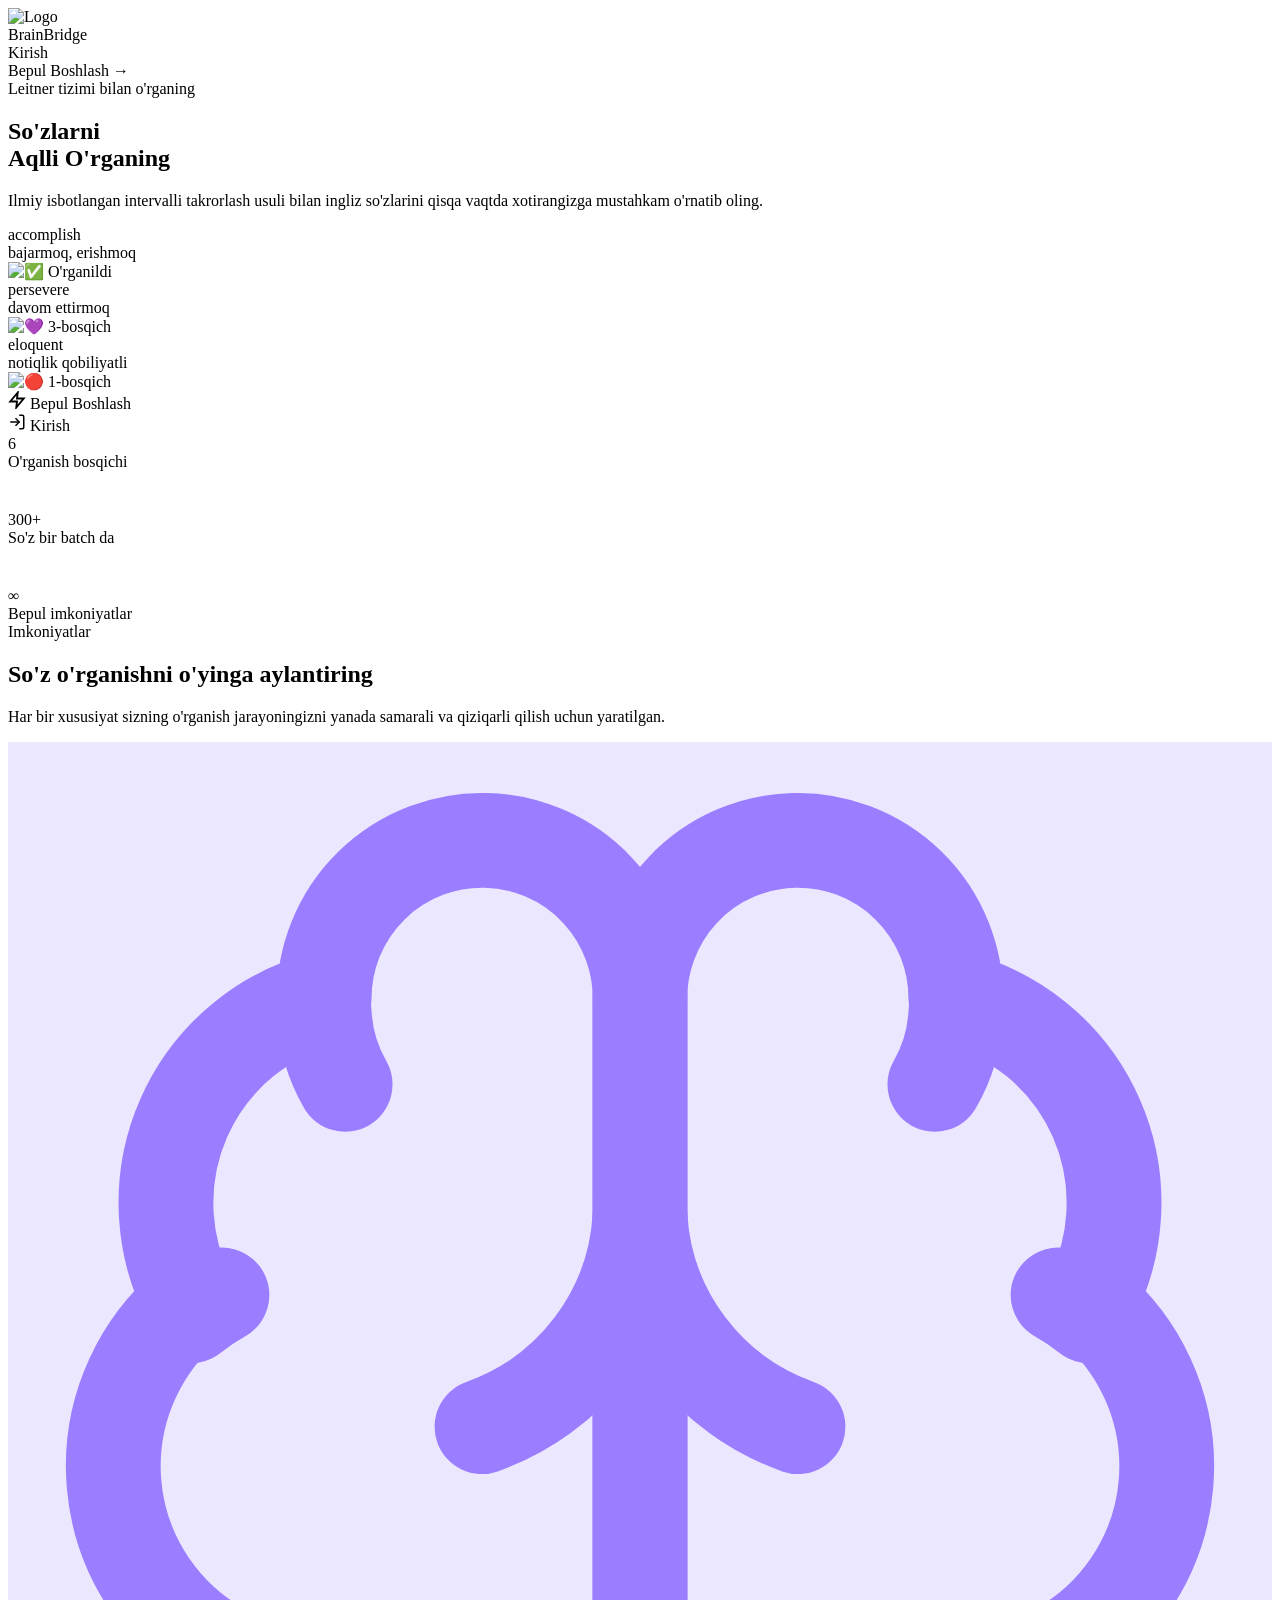
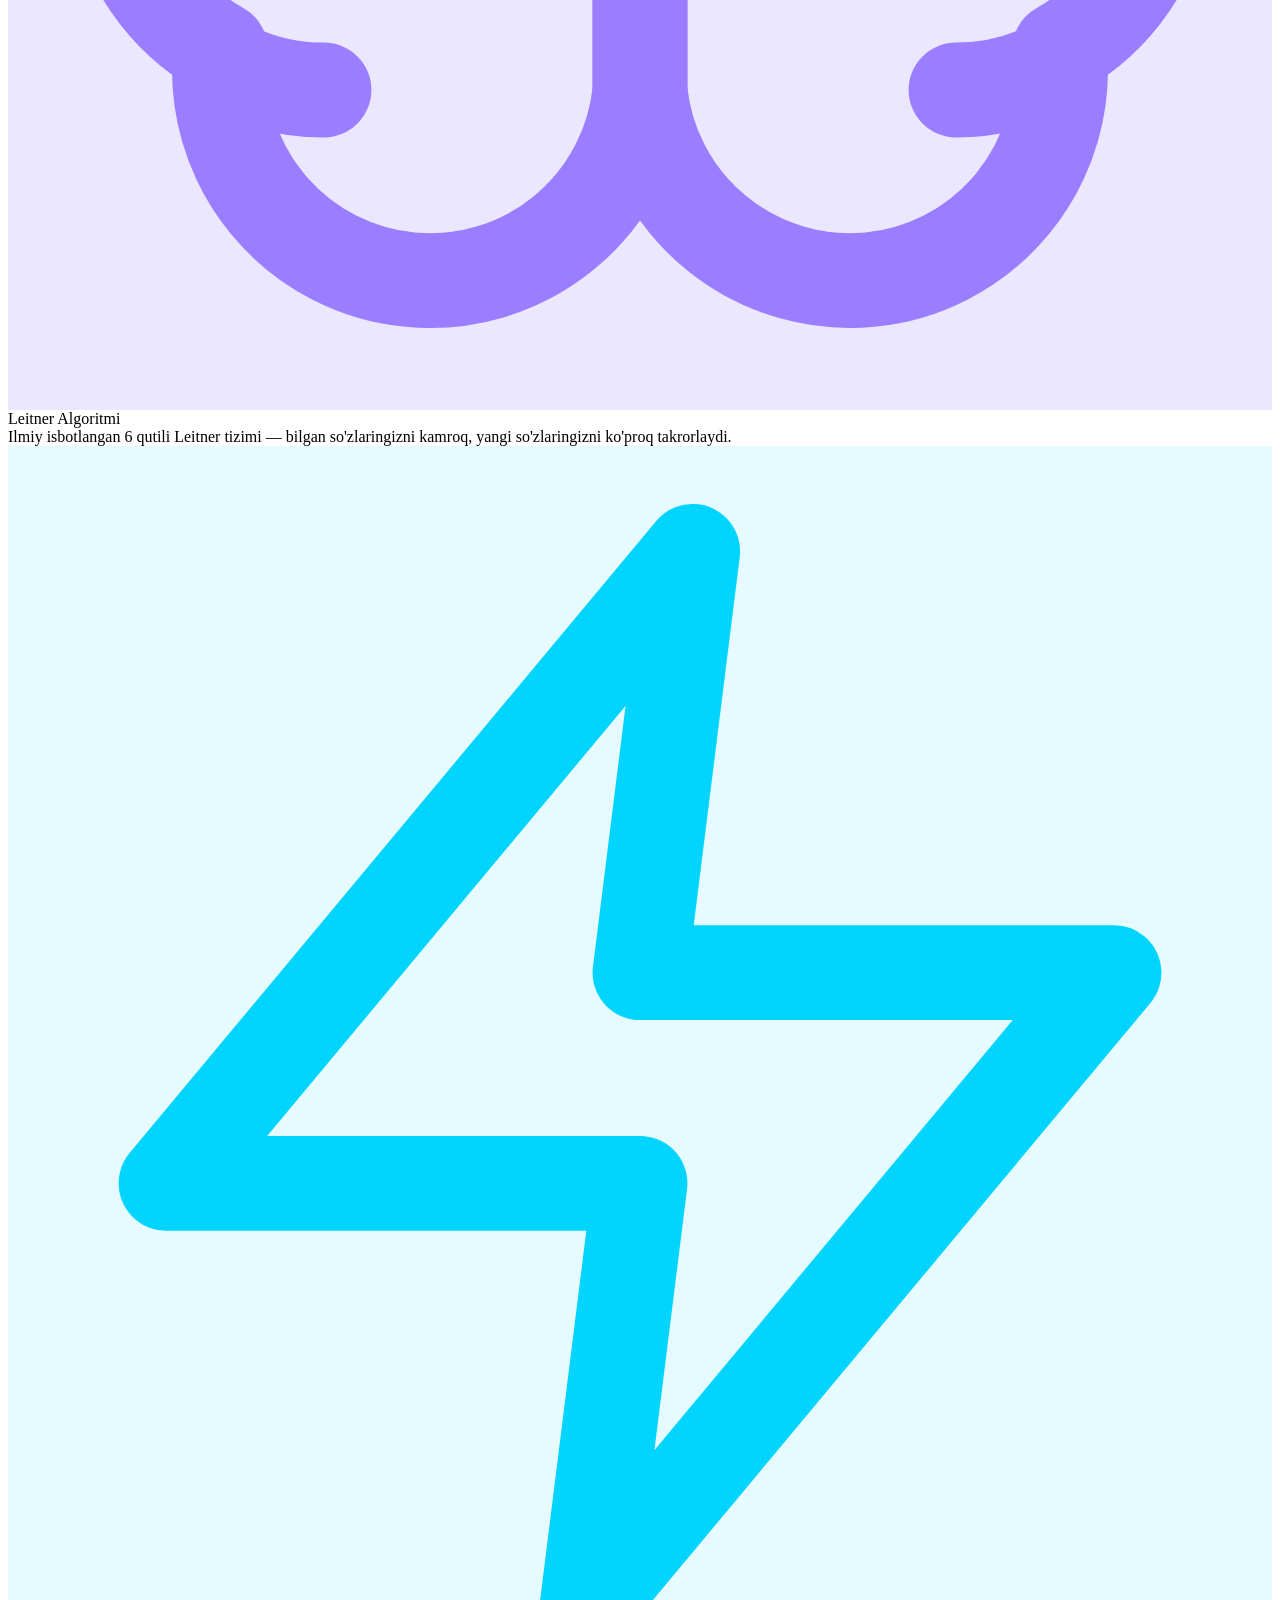
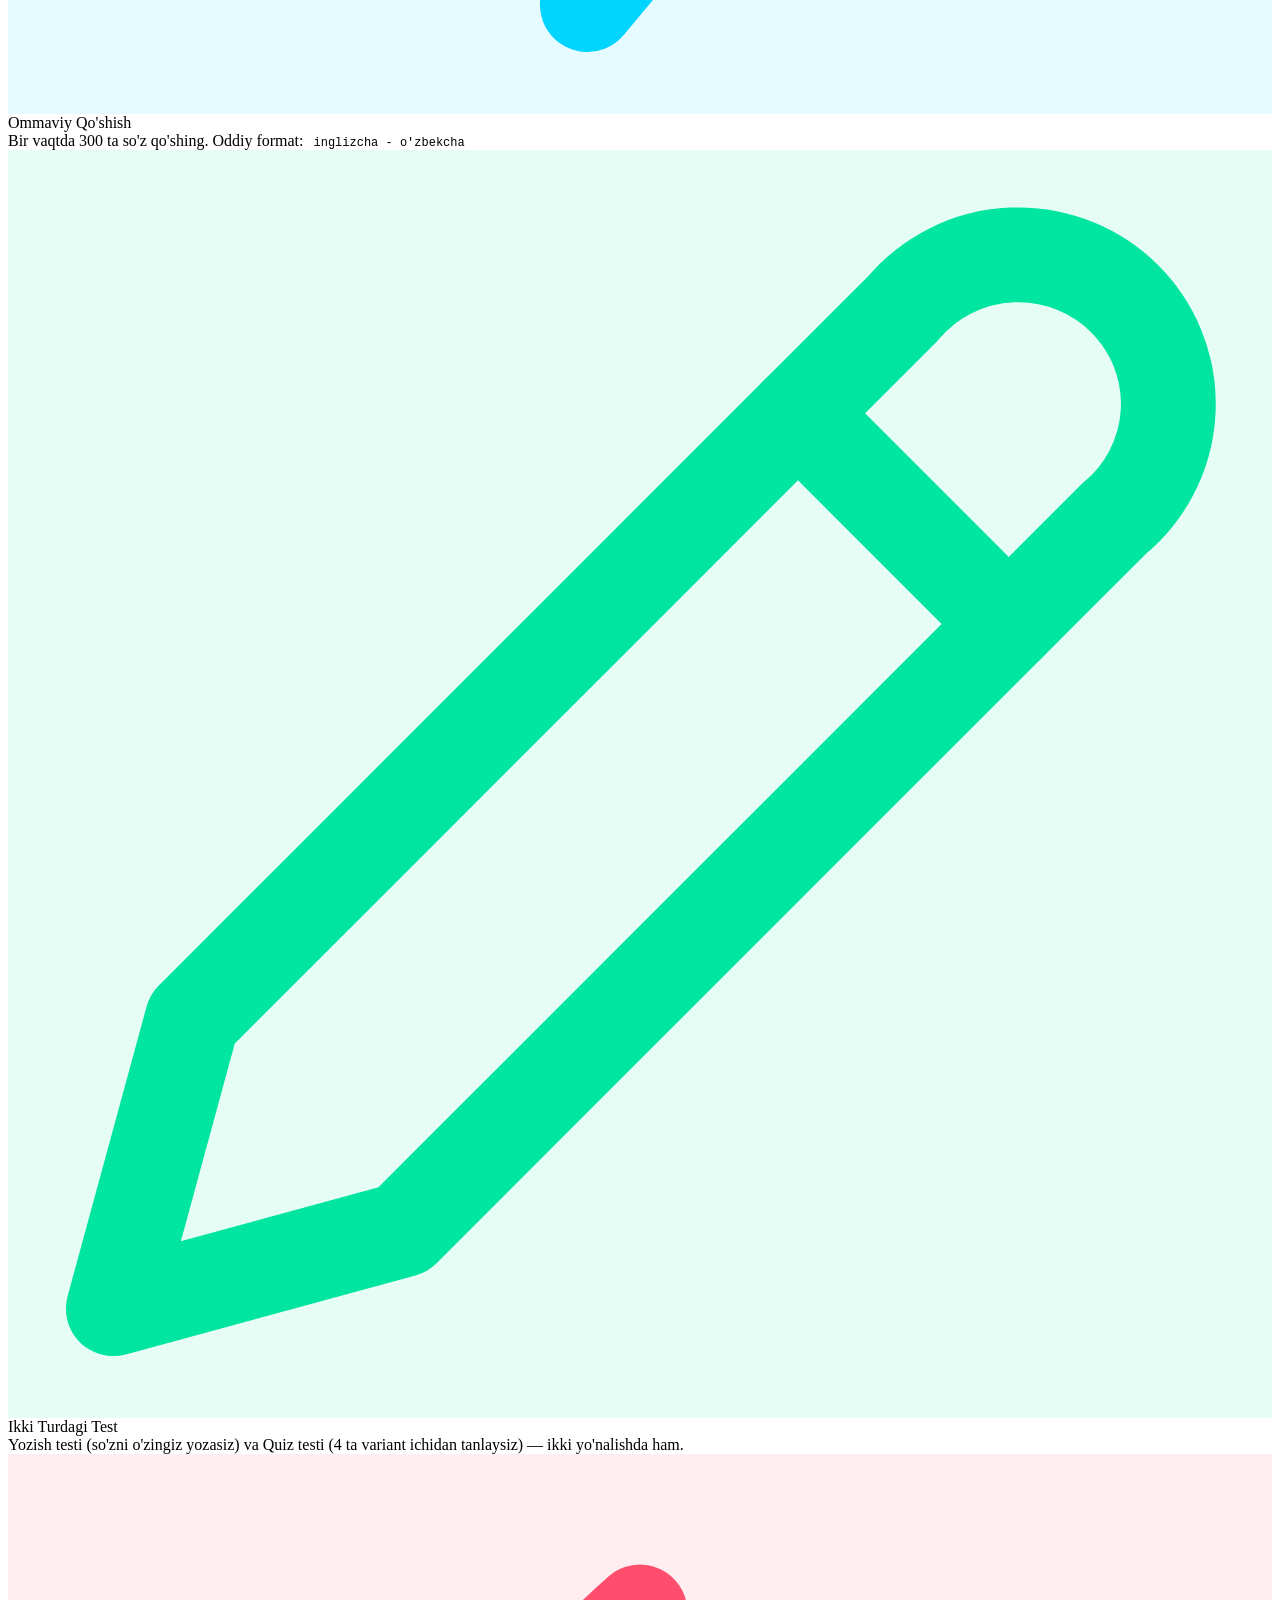
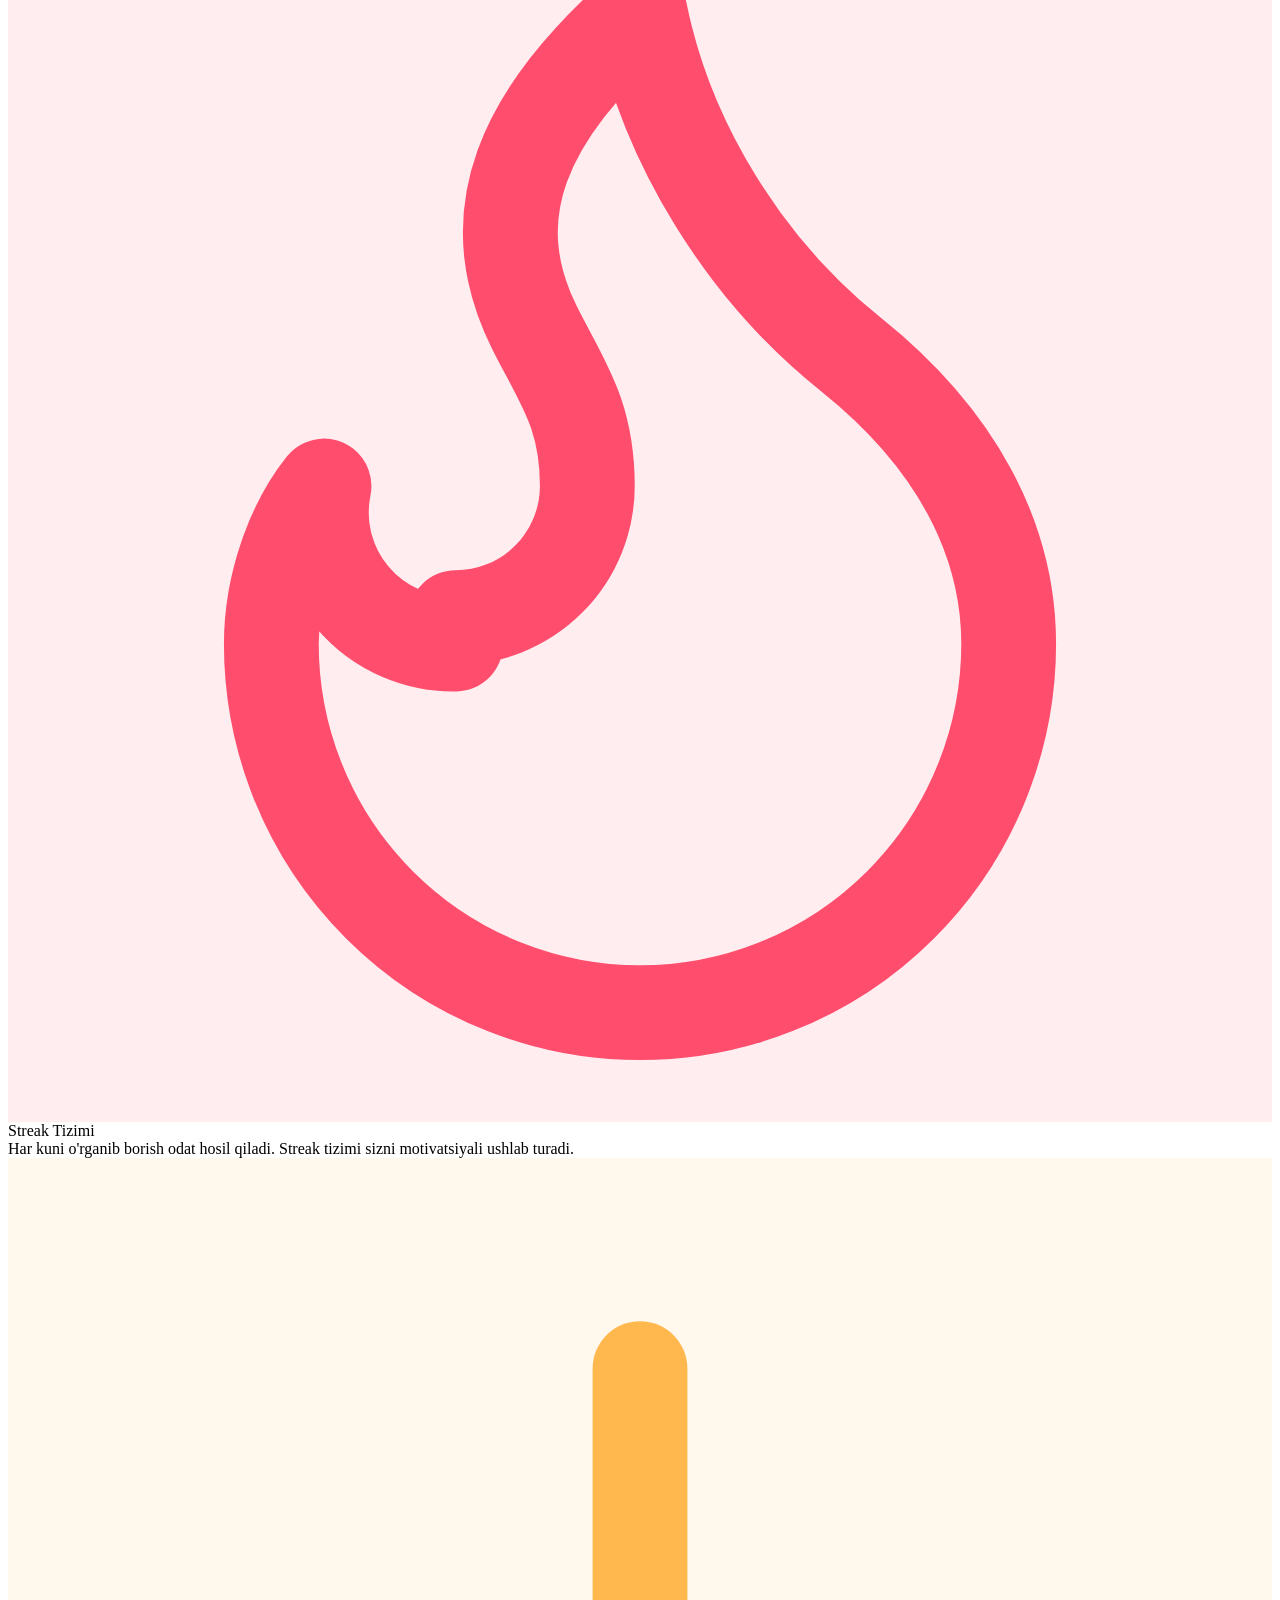
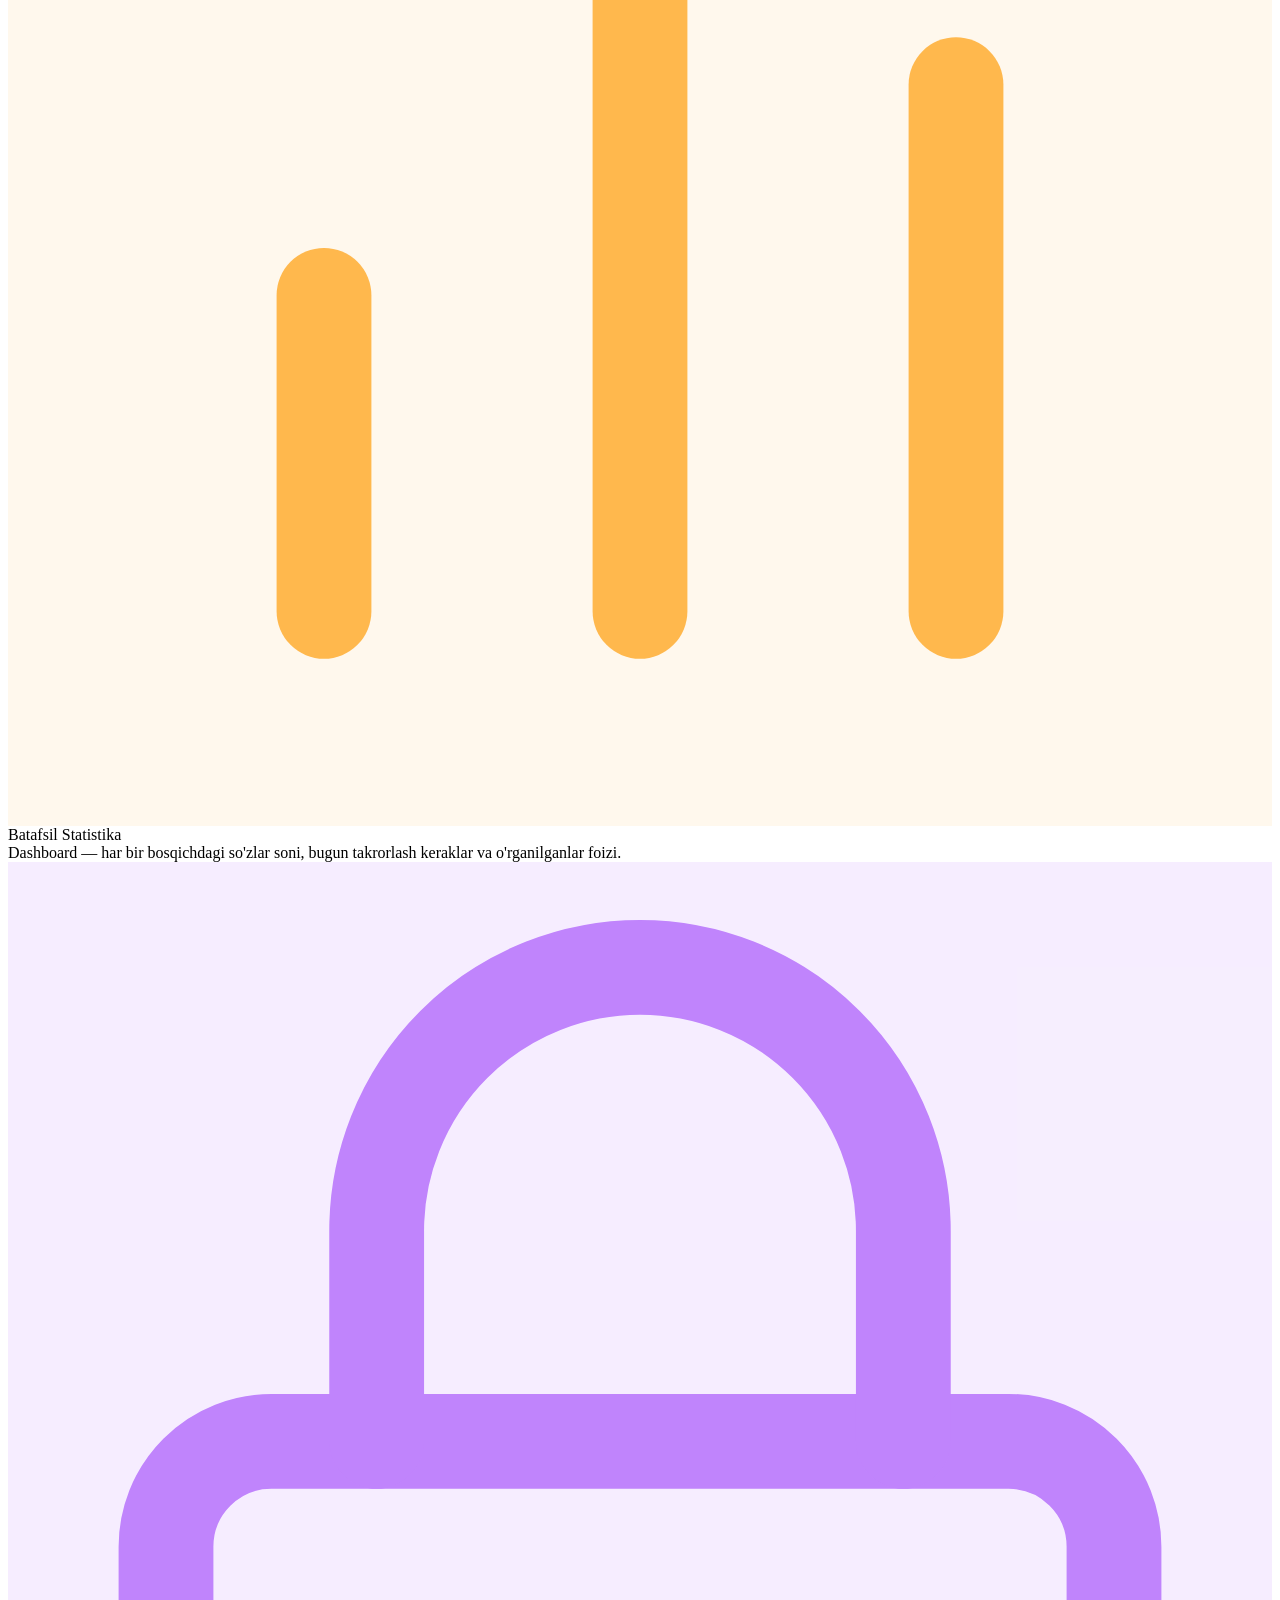
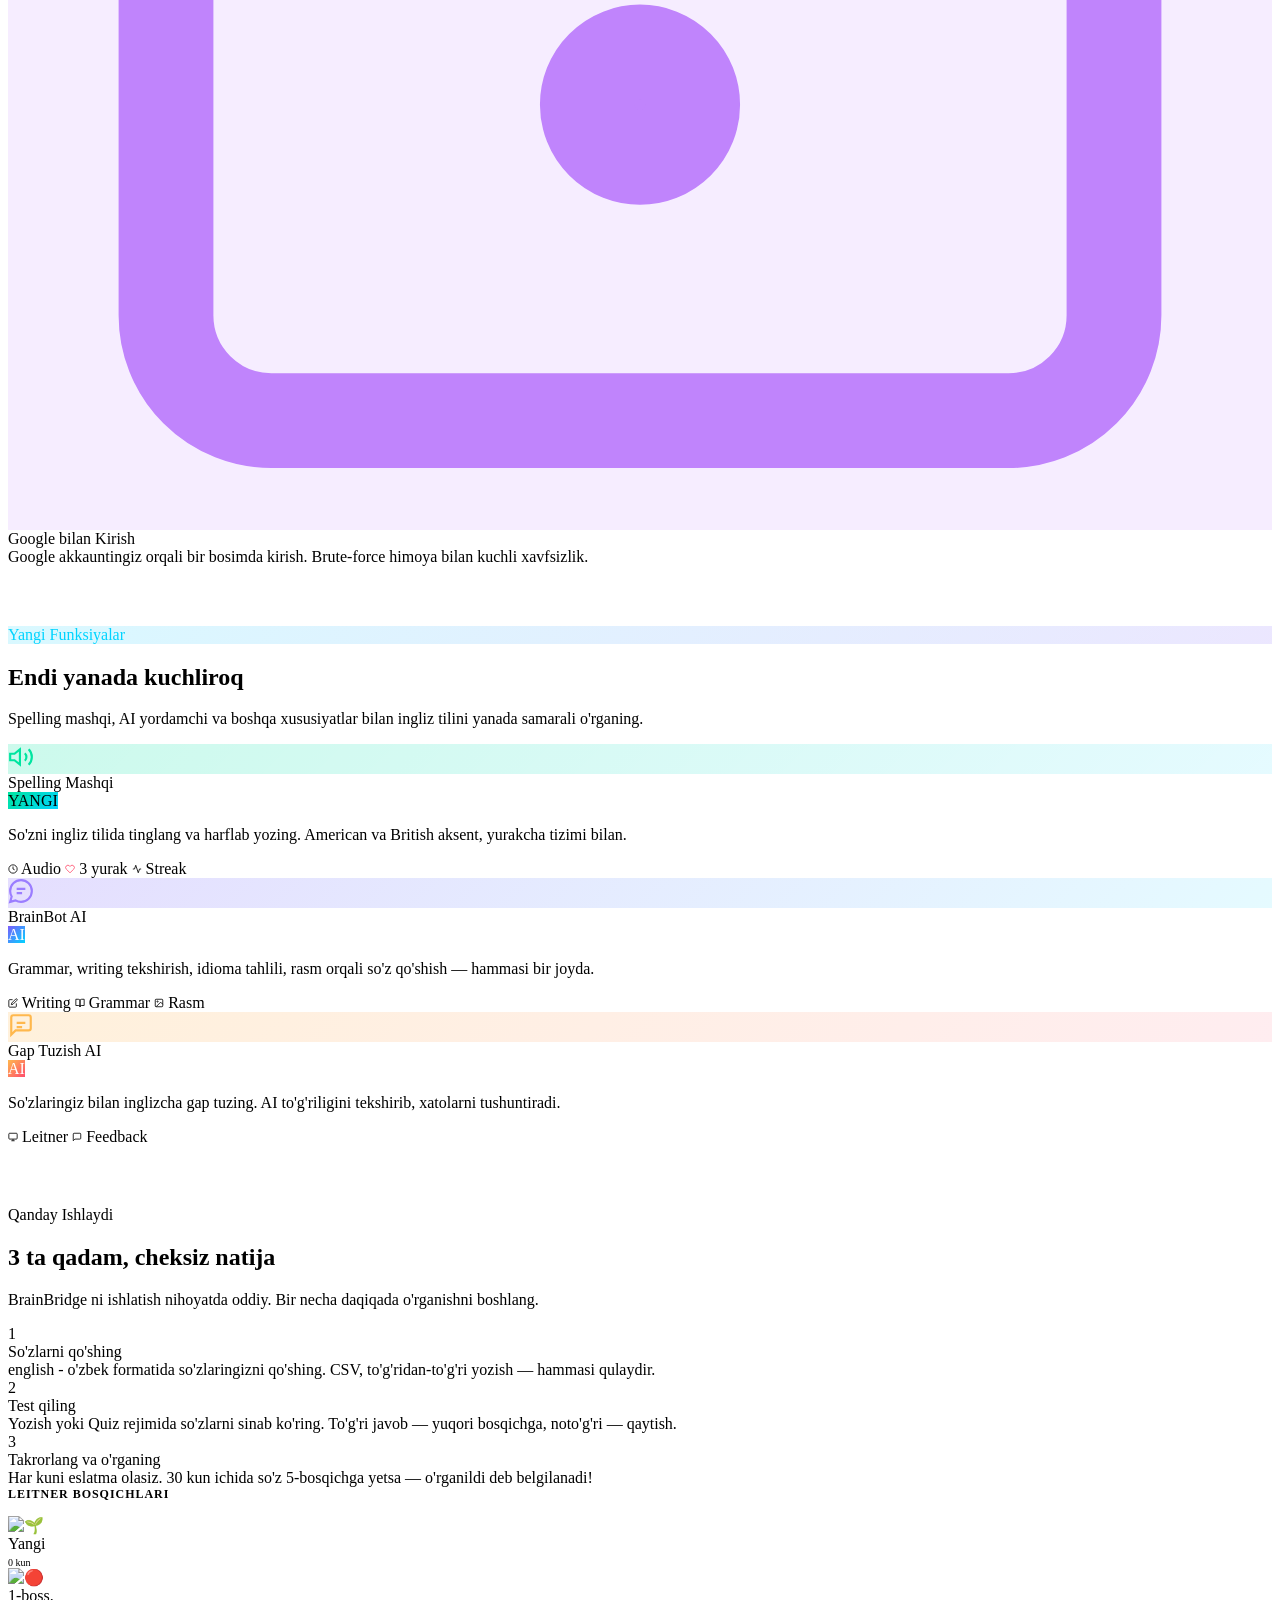
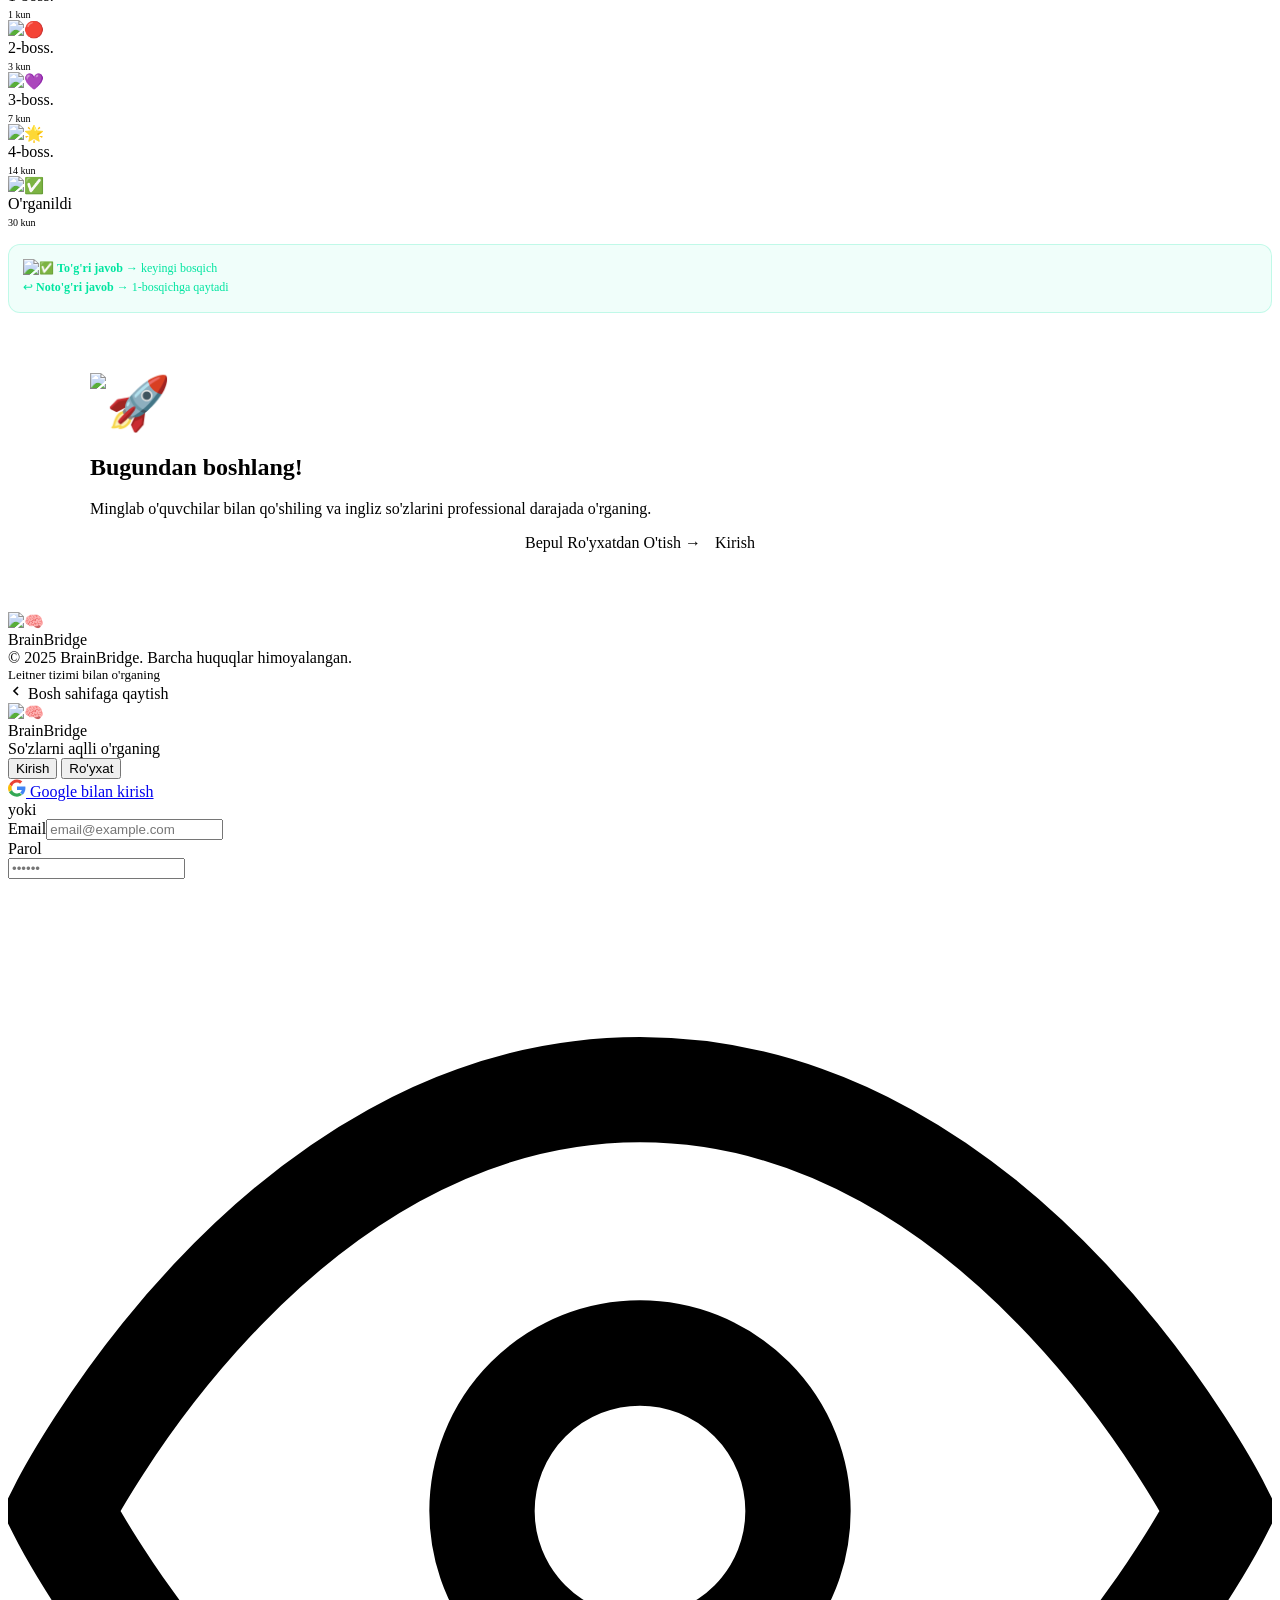
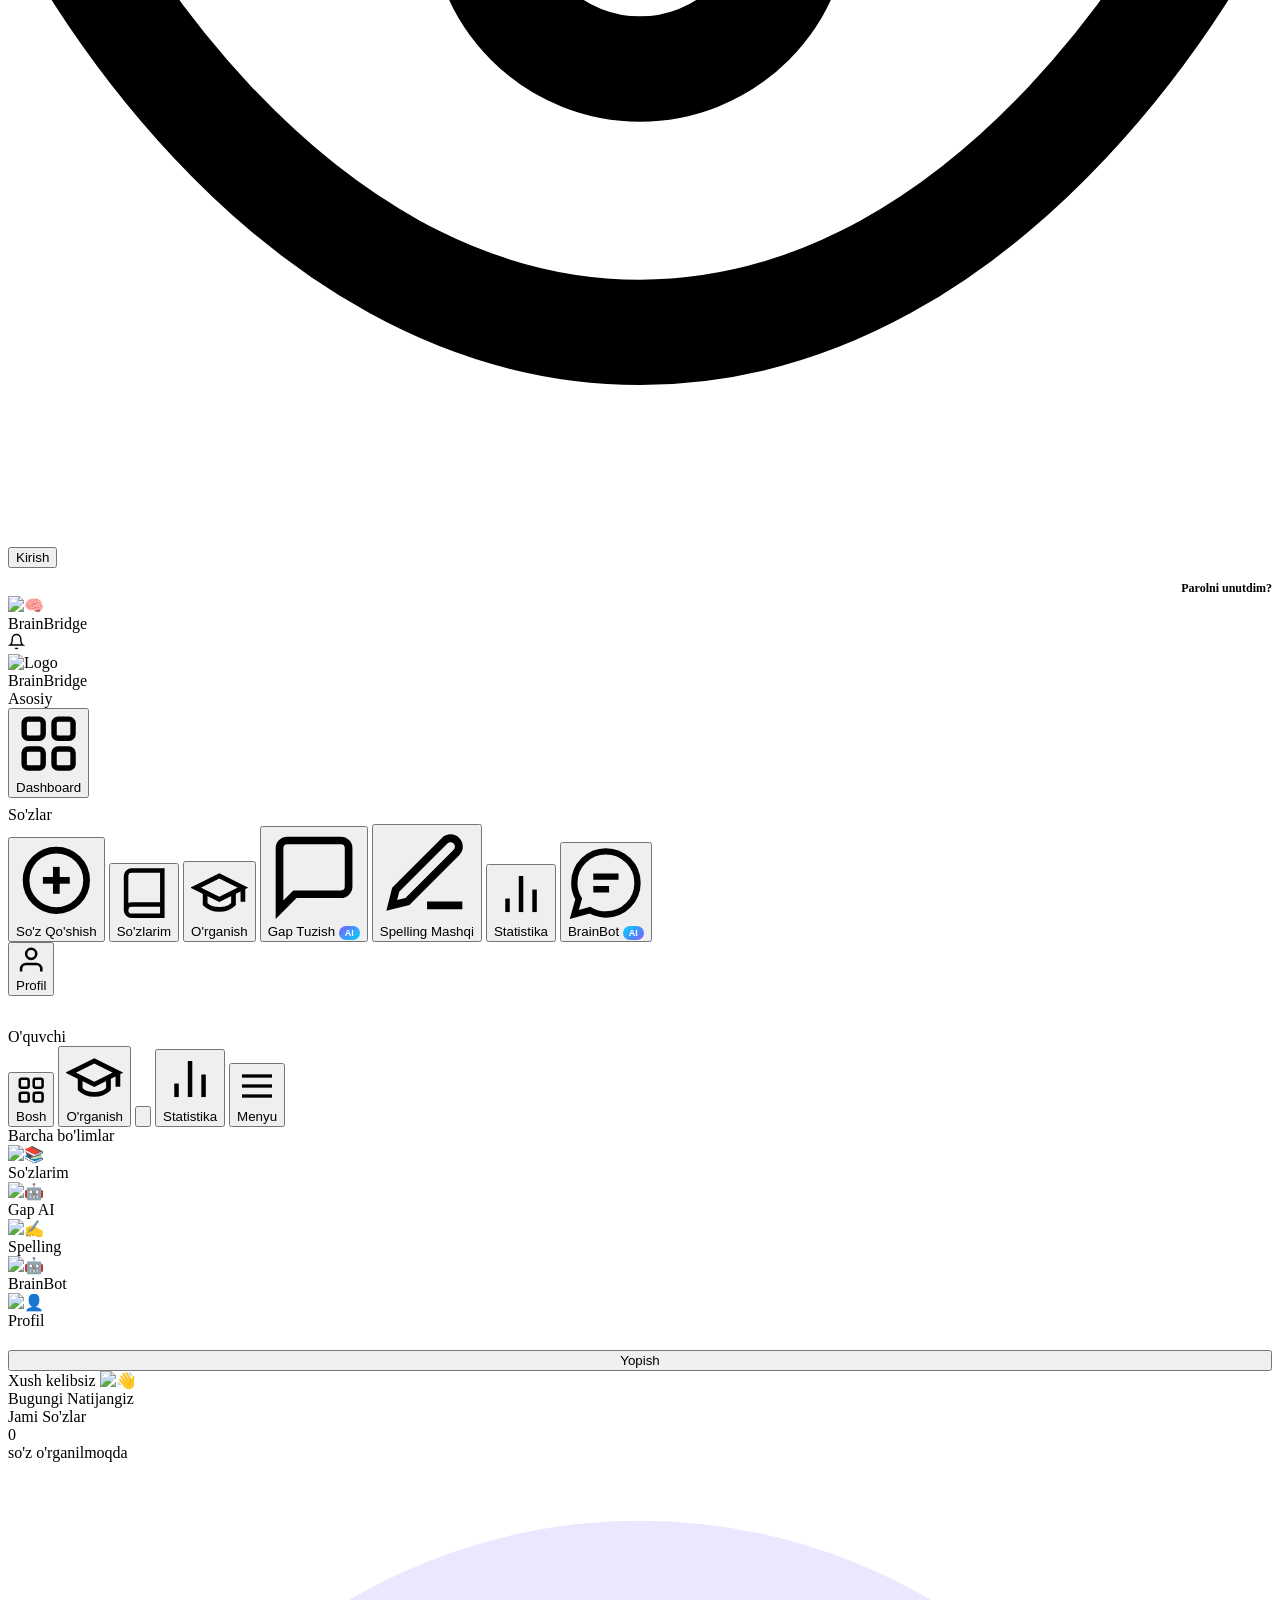
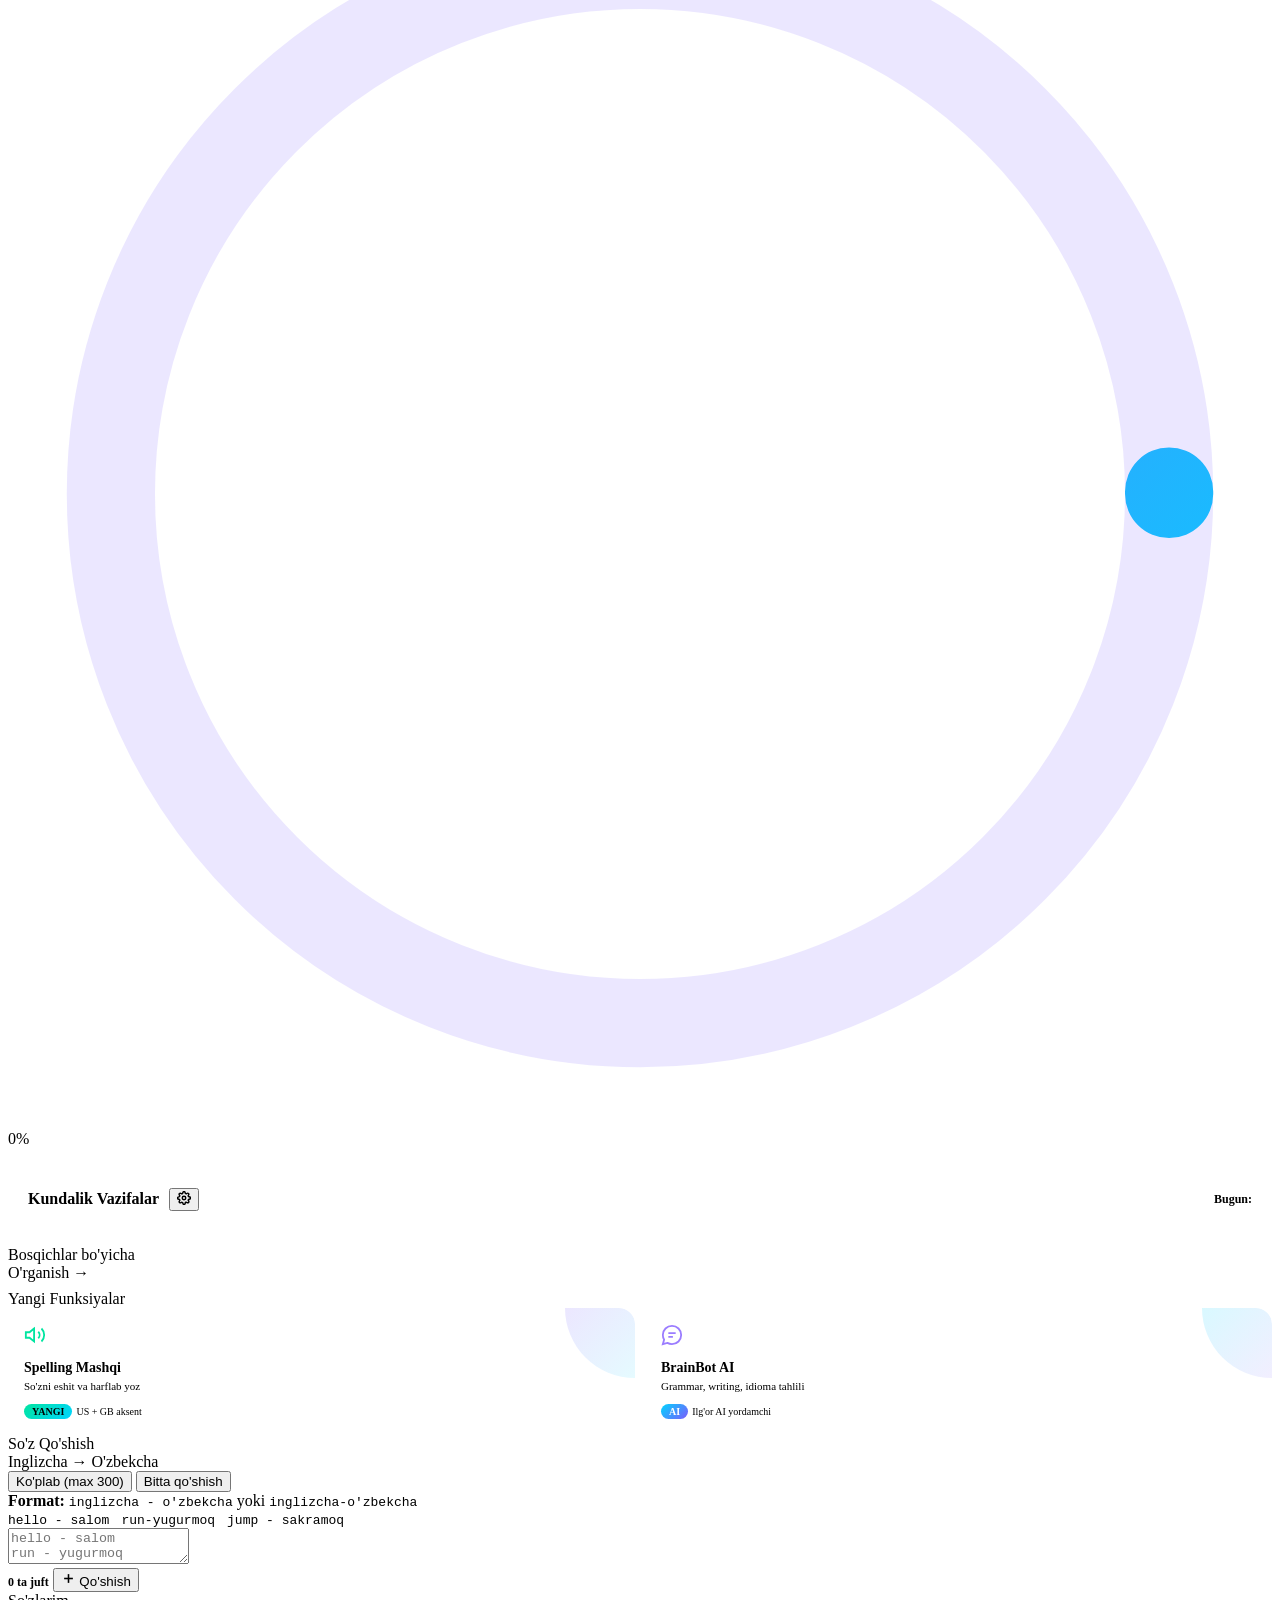
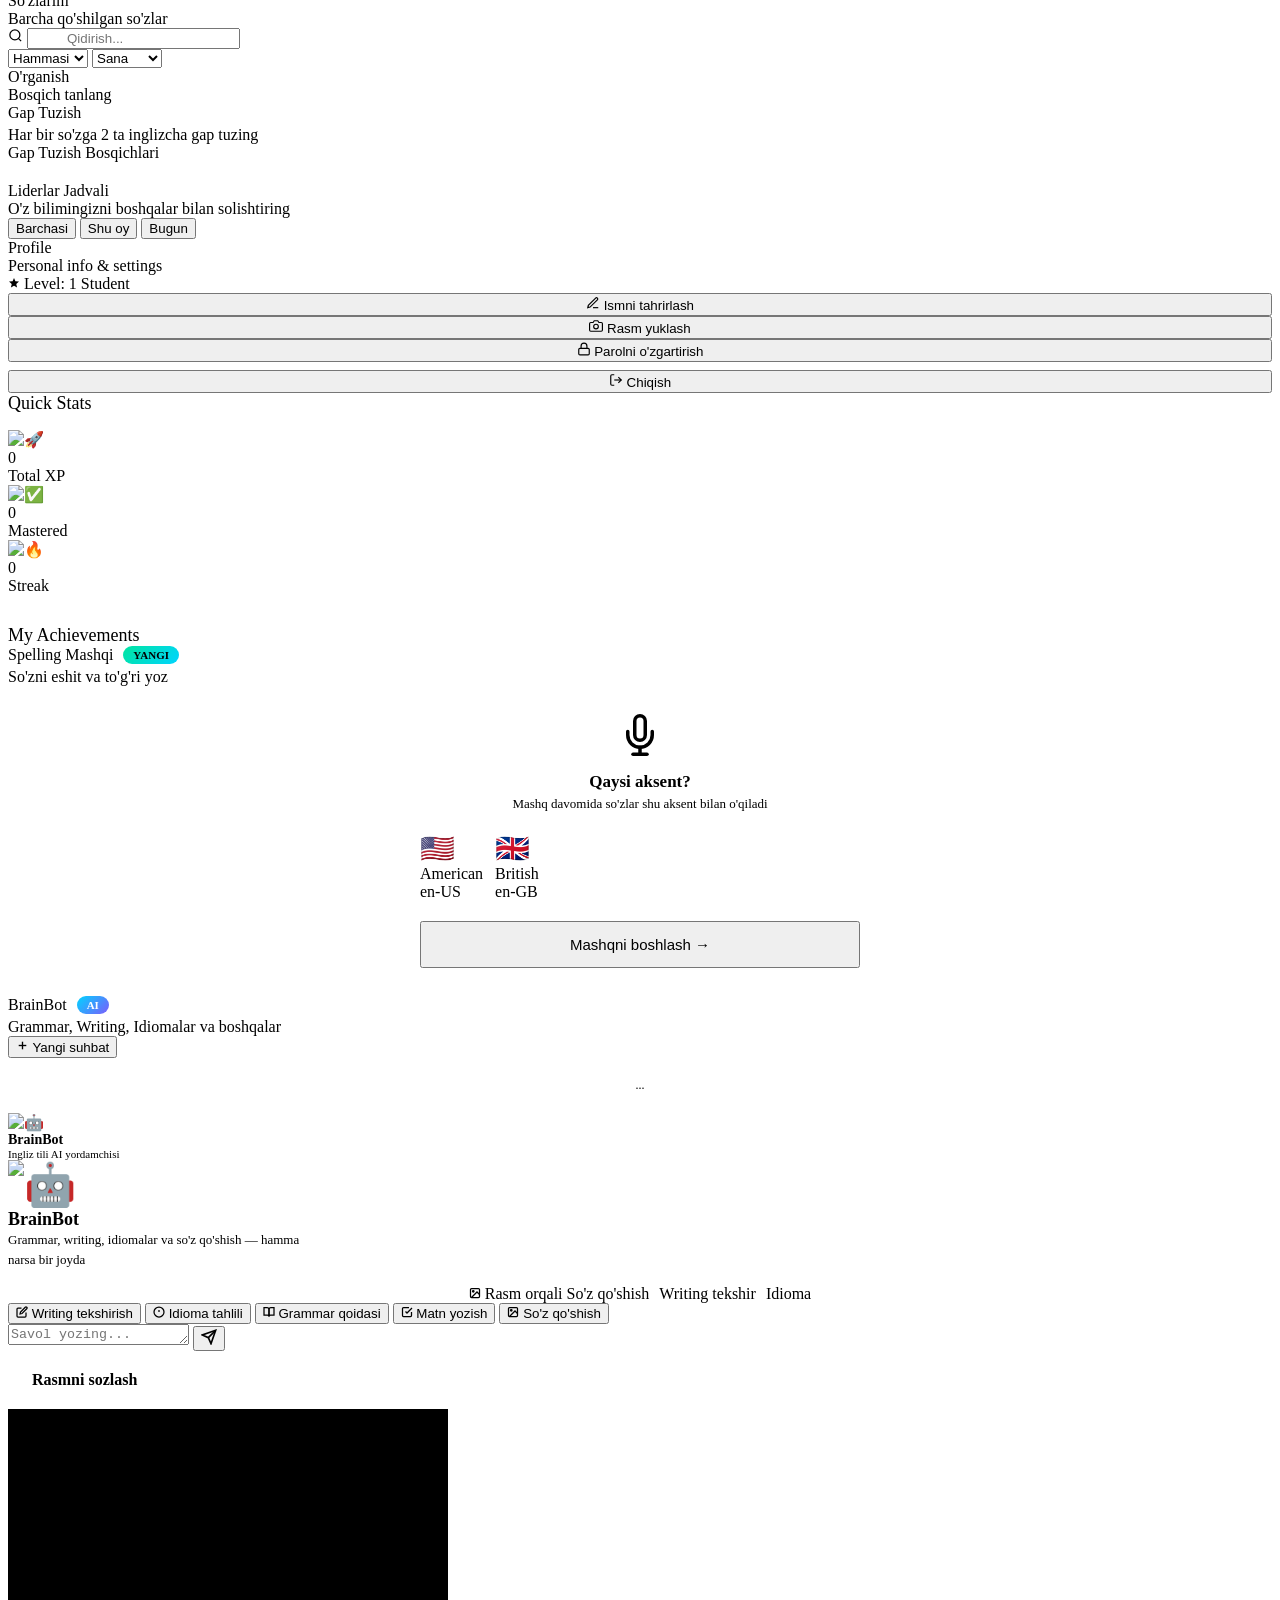
==== frontend/index.html @ 811f6cb7 "Initial commit" ====
<!DOCTYPE html>
<html lang="uz">
<head>
<meta charset="UTF-8"/>
<meta name="viewport" content="width=device-width,initial-scale=1.0,maximum-scale=1.0,user-scalable=no"/>
<meta name="mobile-web-app-capable" content="yes"/>
<meta name="apple-mobile-web-app-capable" content="yes"/>
<meta name="description" content="BrainBridge — ingliz so'zlarini aqlli takrorlash tizimi orqali tez va oson o'rganing. Leitner kartochkalar usuli bilan."/>
<title>BrainBridge — So'zlarni Aqlli O'rganing</title>
<link href="https://fonts.googleapis.com/css2?family=Inter:wght@300;400;500;600;700;800;900&display=swap" rel="stylesheet"/>
<link rel="stylesheet" href="https://cdnjs.cloudflare.com/ajax/libs/cropperjs/1.5.13/cropper.min.css">
<script src="https://cdnjs.cloudflare.com/ajax/libs/cropperjs/1.5.13/cropper.min.js"></script>
<link rel="icon" type="image/png" href="/favicon.png?v=28">
<link rel="stylesheet" href="/css/style.css?v=28">
</head>
<body>

<!-- ═══════════════════════════════════════════════
     LANDING PAGE
════════════════════════════════════════════════ -->
<div id="landing">

  <!-- Navbar -->
  <nav class="lnav">
    <div class="lnav-logo">
      <div class="lnav-logo-icon"><img src="/logo.png" style="width:32px;height:32px;object-fit:contain" alt="Logo"></div>
      BrainBridge
    </div>
    <div class="lnav-links">
      <div class="lnav-link" onclick="openAuthPage('login')">Kirish</div>
      <div class="lnav-cta" onclick="openAuthPage('reg')">Bepul Boshlash →</div>
    </div>
  </nav>

  <!-- Hero Section -->
  <section class="hero">
    <div class="hero-bg">
      <div class="hero-grid"></div>
      <div class="hero-orb hero-orb1"></div>
      <div class="hero-orb hero-orb2"></div>
      <div class="hero-orb hero-orb3"></div>
    </div>
    <div style="position:relative;z-index:1;width:100%">
      <div class="hero-badge">
        <div class="hero-badge-dot"></div>
        Leitner tizimi bilan o'rganing
      </div>
      <h1 class="hero-title">
        So'zlarni<br><span>Aqlli O'rganing</span>
      </h1>
      <p class="hero-sub">Ilmiy isbotlangan intervalli takrorlash usuli bilan ingliz so'zlarini qisqa vaqtda xotirangizga mustahkam o'rnatib oling.</p>
      
      <div class="hero-visual">
        <div class="float-card fc1" style="min-width:160px">
          <div class="fc-word">accomplish</div>
          <div class="fc-trans">bajarmoq, erishmoq</div>
          <div class="fc-badge"><img src="/img/emojis/2705.png" class="apple-emoji" alt="✅"> O'rganildi</div>
        </div>
        <div class="float-card fc2" style="min-width:160px">
          <div class="fc-word">persevere</div>
          <div class="fc-trans">davom ettirmoq</div>
          <div class="fc-badge"><img src="/img/emojis/1f49c.png" class="apple-emoji" alt="💜"> 3-bosqich</div>
        </div>
        <div class="float-card fc3" style="min-width:160px">
          <div class="fc-word">eloquent</div>
          <div class="fc-trans">notiqlik qobiliyatli</div>
          <div class="fc-badge"><img src="/img/emojis/1f534.png" class="apple-emoji" alt="🔴"> 1-bosqich</div>
        </div>
      </div>

      <div class="hero-btns">
        <div class="btn-hero-primary" onclick="openAuthPage('reg')">
          <svg width="18" height="18" viewBox="0 0 24 24" fill="none" stroke="currentColor" stroke-width="2.5"><path d="M13 2L3 14h9l-1 8 10-12h-9l1-8z"/></svg>
          Bepul Boshlash
        </div>
        <div class="btn-hero-secondary" onclick="openAuthPage('login')">
          <svg width="18" height="18" viewBox="0 0 24 24" fill="none" stroke="currentColor" stroke-width="2"><path d="M15 3h4a2 2 0 0 1 2 2v14a2 2 0 0 1-2 2h-4"/><polyline points="10 17 15 12 10 7"/><line x1="15" y1="12" x2="3" y2="12"/></svg>
          Kirish
        </div>
      </div>
      <div class="hero-stats">
        <div class="hstat"><div class="hstat-val">6</div><div class="hstat-lbl">O'rganish bosqichi</div></div>
        <div class="hstat" style="width:1px;height:40px;background:var(--bd2)"></div>
        <div class="hstat"><div class="hstat-val">300+</div><div class="hstat-lbl">So'z bir batch da</div></div>
        <div class="hstat" style="width:1px;height:40px;background:var(--bd2)"></div>
        <div class="hstat"><div class="hstat-val">∞</div><div class="hstat-lbl">Bepul imkoniyatlar</div></div>
      </div>
    </div>
  </section>

  <!-- Features Section -->
  <div id="features" style="background:var(--bg2);border-top:1px solid var(--bd);border-bottom:1px solid var(--bd)">
    <div class="section">
      <div class="sec-head">
        <div class="sec-tag">Imkoniyatlar</div>
        <h2 class="sec-title">So'z o'rganishni o'yinga aylantiring</h2>
        <p class="sec-sub">Har bir xususiyat sizning o'rganish jarayoningizni yanada samarali va qiziqarli qilish uchun yaratilgan.</p>
      </div>
      <div class="feat-grid">
        <div class="feat-card">
          <div class="feat-icon" style="background:rgba(124,92,252,.15);color:#9b7dff"><svg viewBox="0 0 24 24" fill="none" stroke="currentColor" stroke-width="1.8" stroke-linecap="round" stroke-linejoin="round"><path d="M12 5a3 3 0 1 0-5.997-.125 4 4 0 0 0-2.526 5.77 4 4 0 0 0 .556 6.588A4 4 0 1 0 12 18Z"/><path d="M12 5a3 3 0 1 1 5.997-.125 4 4 0 0 1 2.526 5.77 4 4 0 0 1-.556 6.588A4 4 0 1 1 12 18Z"/><path d="M15 13a4.5 4.5 0 0 1-3-4 4.5 4.5 0 0 1-3 4"/><path d="M17.599 6.5a3 3 0 0 0 .399-1.375"/><path d="M6.003 5.125A3 3 0 0 0 6.401 6.5"/><path d="M3.477 10.896a4 4 0 0 1 .585-.396"/><path d="M19.938 10.5a4 4 0 0 1 .585.396"/><path d="M6 18a4 4 0 0 1-1.967-.516"/><path d="M19.967 17.484A4 4 0 0 1 18 18"/></svg></div>
          <div class="feat-title">Leitner Algoritmi</div>
          <div class="feat-desc">Ilmiy isbotlangan 6 qutili Leitner tizimi — bilgan so'zlaringizni kamroq, yangi so'zlaringizni ko'proq takrorlaydi.</div>
        </div>
        <div class="feat-card">
          <div class="feat-icon" style="background:rgba(0,212,255,.1);color:#00d4ff"><svg viewBox="0 0 24 24" fill="none" stroke="currentColor" stroke-width="1.8" stroke-linecap="round" stroke-linejoin="round"><path d="M13 2 3 14h9l-1 8 10-12h-9l1-8z"/></svg></div>
          <div class="feat-title">Ommaviy Qo'shish</div>
          <div class="feat-desc">Bir vaqtda 300 ta so'z qo'shing. Oddiy format: <code style="background:var(--bg3);padding:2px 6px;border-radius:4px;font-family:monospace;font-size:12px">inglizcha - o'zbekcha</code></div>
        </div>
        <div class="feat-card">
          <div class="feat-icon" style="background:rgba(0,229,160,.1);color:#00e5a0"><svg viewBox="0 0 24 24" fill="none" stroke="currentColor" stroke-width="1.8" stroke-linecap="round" stroke-linejoin="round"><path d="M17 3a2.85 2.83 0 1 1 4 4L7.5 20.5 2 22l1.5-5.5Z"/><path d="m15 5 4 4"/></svg></div>
          <div class="feat-title">Ikki Turdagi Test</div>
          <div class="feat-desc">Yozish testi (so'zni o'zingiz yozasiz) va Quiz testi (4 ta variant ichidan tanlaysiz) — ikki yo'nalishda ham.</div>
        </div>
        <div class="feat-card">
          <div class="feat-icon" style="background:rgba(255,77,109,.1);color:#ff4d6d"><svg viewBox="0 0 24 24" fill="none" stroke="currentColor" stroke-width="1.8" stroke-linecap="round" stroke-linejoin="round"><path d="M8.5 14.5A2.5 2.5 0 0 0 11 12c0-1.38-.5-2-1-3-1.072-2.143-.224-4.054 2-6 .5 2.5 2 4.9 4 6.5 2 1.6 3 3.5 3 5.5a7 7 0 1 1-14 0c0-1.153.433-2.294 1-3a2.5 2.5 0 0 0 2.5 3z"/></svg></div>
          <div class="feat-title">Streak Tizimi</div>
          <div class="feat-desc">Har kuni o'rganib borish odat hosil qiladi. Streak tizimi sizni motivatsiyali ushlab turadi.</div>
        </div>
        <div class="feat-card">
          <div class="feat-icon" style="background:rgba(255,184,77,.1);color:#ffb84d"><svg viewBox="0 0 24 24" fill="none" stroke="currentColor" stroke-width="1.8" stroke-linecap="round" stroke-linejoin="round"><line x1="18" x2="18" y1="20" y2="10"/><line x1="12" x2="12" y1="20" y2="4"/><line x1="6" x2="6" y1="20" y2="14"/></svg></div>
          <div class="feat-title">Batafsil Statistika</div>
          <div class="feat-desc">Dashboard — har bir bosqichdagi so'zlar soni, bugun takrorlash keraklar va o'rganilganlar foizi.</div>
        </div>
        <div class="feat-card">
          <div class="feat-icon" style="background:rgba(168,85,247,.1);color:#c084fc"><svg viewBox="0 0 24 24" fill="none" stroke="currentColor" stroke-width="1.8" stroke-linecap="round" stroke-linejoin="round"><rect width="18" height="11" x="3" y="11" rx="2" ry="2"/><path d="M7 11V7a5 5 0 0 1 10 0v4"/><circle cx="12" cy="16" r="1" fill="currentColor"/></svg></div>
          <div class="feat-title">Google bilan Kirish</div>
          <div class="feat-desc">Google akkauntingiz orqali bir bosimda kirish. Brute-force himoya bilan kuchli xavfsizlik.</div>
        </div>
      </div>
    </div>
  </div>

  <!-- NEW FEATURES SHOWCASE -->
  <div style="background:linear-gradient(180deg,var(--bg) 0%,rgba(124,92,252,.05) 100%);border-top:1px solid var(--bd);padding:60px 0">
    <div class="section">
      <div class="sec-head">
        <div class="sec-tag" style="background:linear-gradient(135deg,rgba(0,212,255,.15),rgba(124,92,252,.15));color:#00d4ff;border-color:rgba(0,212,255,.3)">Yangi Funksiyalar</div>
        <h2 class="sec-title">Endi yanada kuchliroq</h2>
        <p class="sec-sub">Spelling mashqi, AI yordamchi va boshqa xususiyatlar bilan ingliz tilini yanada samarali o'rganing.</p>
      </div>
      <div class="nf-grid">

        <!-- Spelling Card -->
        <div class="nf-card" onmouseover="this.style.transform='translateY(-4px)';this.style.borderColor='rgba(0,229,160,.5)'" onmouseout="this.style.transform='';this.style.borderColor='var(--bd2)'">
          <div class="nf-glow" style="background:radial-gradient(circle,rgba(0,229,160,.1) 0%,transparent 70%)"></div>
          <div class="nf-icon" style="background:linear-gradient(135deg,rgba(0,229,160,.2),rgba(0,212,255,.1))">
            <svg width="26" height="26" viewBox="0 0 24 24" fill="none" stroke="#00e5a0" stroke-width="2"><polygon points="11 5 6 9 2 9 2 15 6 15 11 19 11 5"/><path d="M19.07 4.93a10 10 0 0 1 0 14.14"/><path d="M15.54 8.46a5 5 0 0 1 0 7.07"/></svg>
          </div>
          <div class="nf-head">
            <div class="nf-title">Spelling Mashqi</div>
            <span class="nf-badge" style="background:linear-gradient(135deg,#00e5a0,#00d4ff);color:#000">YANGI</span>
          </div>
          <p class="nf-desc">So'zni ingliz tilida tinglang va harflab yozing. American va British aksent, yurakcha tizimi bilan.</p>
          <div class="nf-tags">
            <span class="nf-tag"><svg width="10" height="10" viewBox="0 0 24 24" fill="none" stroke="currentColor" stroke-width="2"><circle cx="12" cy="12" r="10"/><polyline points="12 6 12 12 16 14"/></svg> Audio</span>
            <span class="nf-tag"><svg width="10" height="10" viewBox="0 0 24 24" fill="none" stroke="#ff4d6d" stroke-width="2"><path d="M20.84 4.61a5.5 5.5 0 0 0-7.78 0L12 5.67l-1.06-1.06a5.5 5.5 0 0 0-7.78 7.78l1.06 1.06L12 21.23l7.78-7.78 1.06-1.06a5.5 5.5 0 0 0 0-7.78z"/></svg> 3 yurak</span>
            <span class="nf-tag"><svg width="10" height="10" viewBox="0 0 24 24" fill="none" stroke="currentColor" stroke-width="2"><polyline points="22 12 18 12 15 21 9 3 6 12 2 12"/></svg> Streak</span>
          </div>
        </div>

        <!-- BrainBot Card -->
        <div class="nf-card" onmouseover="this.style.transform='translateY(-4px)';this.style.borderColor='rgba(124,92,252,.6)'" onmouseout="this.style.transform='';this.style.borderColor='var(--bd2)'">
          <div class="nf-glow" style="background:radial-gradient(circle,rgba(124,92,252,.1) 0%,transparent 70%)"></div>
          <div class="nf-icon" style="background:linear-gradient(135deg,rgba(124,92,252,.2),rgba(0,212,255,.1))">
            <svg width="26" height="26" viewBox="0 0 24 24" fill="none" stroke="#9b7dff" stroke-width="2"><path d="M12 2a10 10 0 0 1 10 10c0 5.52-4.48 10-10 10a9.96 9.96 0 0 1-5.08-1.38L2 22l1.38-4.92A9.96 9.96 0 0 1 2 12 10 10 0 0 1 12 2z"/><path d="M8 10h8M8 14h5"/></svg>
          </div>
          <div class="nf-head">
            <div class="nf-title">BrainBot AI</div>
            <span class="nf-badge" style="background:linear-gradient(135deg,#7c5cfc,#00d4ff);color:#fff">AI</span>
          </div>
          <p class="nf-desc">Grammar, writing tekshirish, idioma tahlili, rasm orqali so'z qo'shish — hammasi bir joyda.</p>
          <div class="nf-tags">
            <span class="nf-tag"><svg width="10" height="10" viewBox="0 0 24 24" fill="none" stroke="currentColor" stroke-width="2"><path d="M11 4H4a2 2 0 0 0-2 2v14a2 2 0 0 0 2 2h14a2 2 0 0 0 2-2v-7"/><path d="M18.5 2.5a2.121 2.121 0 0 1 3 3L12 15l-4 1 1-4 9.5-9.5z"/></svg> Writing</span>
            <span class="nf-tag"><svg width="10" height="10" viewBox="0 0 24 24" fill="none" stroke="currentColor" stroke-width="2"><path d="M2 3h6a4 4 0 0 1 4 4v14a3 3 0 0 0-3-3H2z"/><path d="M22 3h-6a4 4 0 0 0-4 4v14a3 3 0 0 1 3-3h7z"/></svg> Grammar</span>
            <span class="nf-tag"><svg width="10" height="10" viewBox="0 0 24 24" fill="none" stroke="currentColor" stroke-width="2"><rect x="3" y="3" width="18" height="18" rx="2"/><circle cx="8.5" cy="8.5" r="1.5"/><polyline points="21 15 16 10 5 21"/></svg> Rasm</span>
          </div>
        </div>

        <!-- Gap Tuzish Card -->
        <div class="nf-card" onmouseover="this.style.transform='translateY(-4px)';this.style.borderColor='rgba(255,184,77,.5)'" onmouseout="this.style.transform='';this.style.borderColor='var(--bd2)'">
          <div class="nf-glow" style="background:radial-gradient(circle,rgba(255,184,77,.1) 0%,transparent 70%)"></div>
          <div class="nf-icon" style="background:linear-gradient(135deg,rgba(255,184,77,.2),rgba(255,77,109,.1))">
            <svg width="26" height="26" viewBox="0 0 24 24" fill="none" stroke="#ffb84d" stroke-width="2"><path d="M21 15a2 2 0 0 1-2 2H7l-4 4V5a2 2 0 0 1 2-2h14a2 2 0 0 1 2 2z"/><path d="M8 10h8M8 14h5"/></svg>
          </div>
          <div class="nf-head">
            <div class="nf-title">Gap Tuzish AI</div>
            <span class="nf-badge" style="background:linear-gradient(135deg,#ffb84d,#ff4d6d);color:#fff">AI</span>
          </div>
          <p class="nf-desc">So'zlaringiz bilan inglizcha gap tuzing. AI to'g'riligini tekshirib, xatolarni tushuntiradi.</p>
          <div class="nf-tags">
            <span class="nf-tag"><svg width="10" height="10" viewBox="0 0 24 24" fill="none" stroke="currentColor" stroke-width="2"><rect x="2" y="3" width="20" height="14" rx="2"/><path d="M8 21h8M12 17v4"/></svg> Leitner</span>
            <span class="nf-tag"><svg width="10" height="10" viewBox="0 0 24 24" fill="none" stroke="currentColor" stroke-width="2"><path d="M21 15a2 2 0 0 1-2 2H7l-4 4V5a2 2 0 0 1 2-2h14a2 2 0 0 1 2 2z"/></svg> Feedback</span>
          </div>
        </div>

      </div>
    </div>
  </div>
  <!-- How It Works -->
  <div id="howitworks">
    <div class="section">
      <div class="sec-head">
        <div class="sec-tag">Qanday Ishlaydi</div>
        <h2 class="sec-title">3 ta qadam, cheksiz natija</h2>
        <p class="sec-sub">BrainBridge ni ishlatish nihoyatda oddiy. Bir necha daqiqada o'rganishni boshlang.</p>
      </div>
      <div class="how-wrap">
        <div class="how-steps">
          <div class="how-step">
            <div class="how-num">1</div>
            <div class="how-info">
              <div class="how-st">So'zlarni qo'shing</div>
              <div class="how-sd">english - o'zbek formatida so'zlaringizni qo'shing. CSV, to'g'ridan-to'g'ri yozish — hammasi qulaydir.</div>
            </div>
          </div>
          <div class="how-step">
            <div class="how-num">2</div>
            <div class="how-info">
              <div class="how-st">Test qiling</div>
              <div class="how-sd">Yozish yoki Quiz rejimida so'zlarni sinab ko'ring. To'g'ri javob — yuqori bosqichga, noto'g'ri — qaytish.</div>
            </div>
          </div>
          <div class="how-step">
            <div class="how-num">3</div>
            <div class="how-info">
              <div class="how-st">Takrorlang va o'rganing</div>
              <div class="how-sd">Har kuni eslatma olasiz. 30 kun ichida so'z 5-bosqichga yetsa — o'rganildi deb belgilanadi!</div>
            </div>
          </div>
        </div>
        <div class="how-visual">
          <div style="font-size:12px;font-weight:700;color:var(--tx3);text-transform:uppercase;letter-spacing:.08em;margin-bottom:14px">Leitner Bosqichlari</div>
          <div class="box-visual-row">
            <div class="bvr-item"><div class="bvr-n" style="color:#8888b8"><img src="/img/emojis/1f331.png" class="apple-emoji" alt="🌱"></div><div class="bvr-l">Yangi</div><div style="font-size:10px;color:var(--tx3);margin-top:4px">0 kun</div></div>
            <div class="bvr-item"><div class="bvr-n" style="color:#ff4d6d"><img src="/img/emojis/1f534.png" class="apple-emoji" alt="🔴"></div><div class="bvr-l">1-boss.</div><div style="font-size:10px;color:var(--tx3);margin-top:4px">1 kun</div></div>
            <div class="bvr-item"><div class="bvr-n" style="color:#ffb84d"><img src="/img/emojis/1f534.png" class="apple-emoji" alt="🔴"></div><div class="bvr-l">2-boss.</div><div style="font-size:10px;color:var(--tx3);margin-top:4px">3 kun</div></div>
          </div>
          <div class="box-visual-row">
            <div class="bvr-item"><div class="bvr-n" style="color:#7c5cfc"><img src="/img/emojis/1f49c.png" class="apple-emoji" alt="💜"></div><div class="bvr-l">3-boss.</div><div style="font-size:10px;color:var(--tx3);margin-top:4px">7 kun</div></div>
            <div class="bvr-item"><div class="bvr-n" style="color:#c084fc"><img src="/img/emojis/1f31f.png" class="apple-emoji" alt="🌟"></div><div class="bvr-l">4-boss.</div><div style="font-size:10px;color:var(--tx3);margin-top:4px">14 kun</div></div>
            <div class="bvr-item"><div class="bvr-n" style="color:#00e5a0"><img src="/img/emojis/2705.png" class="apple-emoji" alt="✅"></div><div class="bvr-l">O'rganildi</div><div style="font-size:10px;color:var(--tx3);margin-top:4px">30 kun</div></div>
          </div>
          <div style="margin-top:16px;padding:14px;background:rgba(0,229,160,.06);border:1px solid rgba(0,229,160,.2);border-radius:12px;font-size:12px;color:#00e5a0;line-height:1.6;font-weight:500">
            <img src="/img/emojis/2705.png" class="apple-emoji" alt="✅"> <strong>To'g'ri javob</strong> → keyingi bosqich<br>
            ↩ <strong>Noto'g'ri javob</strong> → 1-bosqichga qaytadi
          </div>
        </div>
      </div>
    </div>
  </div>

  <!-- CTA Section -->
  <div style="padding:60px 5vw">
    <div class="cta-wrap" style="max-width:1100px;margin:0 auto">
      <div style="font-size:52px;margin-bottom:16px"><img src="/img/emojis/1f680.png" class="apple-emoji" alt="🚀"></div>
      <h2 class="cta-title">Bugundan boshlang!</h2>
      <p class="cta-sub">Minglab o'quvchilar bilan qo'shiling va ingliz so'zlarini professional darajada o'rganing.</p>
      <div style="display:flex;gap:14px;justify-content:center;flex-wrap:wrap">
        <div class="btn-hero-primary" onclick="openAuthPage('reg')">
          Bepul Ro'yxatdan O'tish →
        </div>
        <div class="btn-hero-secondary" onclick="openAuthPage('login')">
          Kirish
        </div>
      </div>
    </div>
  </div>

  <!-- Footer -->
  <footer class="footer">
    <div class="footer-logo">
      <div class="footer-logo-icon"><img src="/img/emojis/1f9e0.png" class="apple-emoji" alt="🧠"></div>
      BrainBridge
    </div>
    <div class="footer-copy">© 2025 BrainBridge. Barcha huquqlar himoyalangan.</div>
    <div style="font-size:13px;color:var(--tx3)">Leitner tizimi bilan o'rganing</div>
  </footer>
</div>

<!-- ═══════════════════════════════════════════════
     AUTH PAGE
════════════════════════════════════════════════ -->
<div id="auth">
  <div class="auth-card">
    <div class="auth-back" onclick="showLanding()">
      <svg width="16" height="16" viewBox="0 0 24 24" fill="none" stroke="currentColor" stroke-width="2.5"><polyline points="15 18 9 12 15 6"/></svg>
      Bosh sahifaga qaytish
    </div>

    <!-- Panel: Login / Register -->
    <div id="panel-login">
      <div class="auth-logo-wrap">
        <div class="auth-logo-icon"><img src="/img/emojis/1f9e0.png" class="apple-emoji" alt="🧠"></div>
        <div class="auth-logo">BrainBridge</div>
      </div>
      <div class="auth-sub">So'zlarni aqlli o'rganing</div>
      <div class="tabs">
        <button class="tab on" onclick="authTab('login')">Kirish</button>
        <button class="tab" onclick="authTab('reg')">Ro'yxat</button>
      </div>
      <!-- Google OAuth -->
      <a href="/api/auth/google/redirect" class="btn-google">
        <svg width="18" height="18" viewBox="0 0 48 48"><path fill="#EA4335" d="M24 9.5c3.14 0 5.95 1.08 8.17 2.86l6.09-6.09C34.46 3.04 29.5 1 24 1 14.82 1 7.01 6.48 3.56 14.24l7.1 5.52C12.38 13.34 17.74 9.5 24 9.5z"/><path fill="#4285F4" d="M46.52 24.5c0-1.56-.14-3.06-.4-4.5H24v9h12.67c-.55 2.96-2.2 5.46-4.67 7.14l7.18 5.57C43.16 38.04 46.52 31.74 46.52 24.5z"/><path fill="#FBBC05" d="M10.66 28.24A14.56 14.56 0 0 1 9.5 24c0-1.48.25-2.9.66-4.24l-7.1-5.52A23.94 23.94 0 0 0 0 24c0 3.82.92 7.44 2.56 10.64l8.1-6.4z"/><path fill="#34A853" d="M24 47c5.5 0 10.12-1.82 13.48-4.94l-7.18-5.57C28.54 37.9 26.38 38.5 24 38.5c-6.26 0-11.62-3.84-13.34-9.26l-8.1 6.4C6.01 41.52 13.82 47 24 47z"/></svg>
        Google bilan kirish
      </a>
      <div class="or-sep">yoki</div>
      <div id="lf">
        <div class="fld"><label class="lbl">Email</label><input class="inp" type="email" id="l-e" placeholder="email@example.com" autocomplete="email"/></div>
        <div class="fld">
          <label class="lbl">Parol</label>
          <div class="pass-grp">
            <input class="inp with-toggle" type="password" id="l-p" placeholder="••••••" autocomplete="current-password"/>
            <div class="pass-toggle" onclick="togglePass('l-p',this)"><svg viewBox="0 0 24 24" fill="none" stroke="currentColor" stroke-width="2"><path d="M1 12s4-8 11-8 11 8 11 8-4 8-11 8-11-8-11-8z"/><circle cx="12" cy="12" r="3"/></svg></div>
          </div>
        </div>
        <button class="btn-grad" id="l-btn" onclick="doLogin()">Kirish</button>
        <div style="text-align:right;margin-top:10px"><a href="#" style="font-size:12px;color:var(--p2);text-decoration:none;font-weight:600" onclick="openForgot();return false">Parolni unutdim?</a></div>
      </div>
      <div id="rf" style="display:none">
        <div class="fld"><label class="lbl">Email</label><input class="inp" type="email" id="r-e" placeholder="email@example.com" autocomplete="email"/></div>
        <div class="fld">
          <label class="lbl">Parol (Kamida 8 belgi)</label>
          <div class="pass-grp">
            <input class="inp with-toggle" type="password" id="r-p" placeholder="••••••••" autocomplete="new-password"/>
            <div class="pass-toggle" onclick="togglePass('r-p',this)"><svg viewBox="0 0 24 24" fill="none" stroke="currentColor" stroke-width="2"><path d="M1 12s4-8 11-8 11 8 11 8-4 8-11 8-11-8-11-8z"/><circle cx="12" cy="12" r="3"/></svg></div>
          </div>
        </div>
        <div class="fld">
          <label class="lbl">Parolni takrorlang</label>
          <div class="pass-grp">
            <input class="inp with-toggle" type="password" id="r-p2" placeholder="••••••••" autocomplete="new-password"/>
            <div class="pass-toggle" onclick="togglePass('r-p2',this)"><svg viewBox="0 0 24 24" fill="none" stroke="currentColor" stroke-width="2"><path d="M1 12s4-8 11-8 11 8 11 8-4 8-11 8-11-8-11-8z"/><circle cx="12" cy="12" r="3"/></svg></div>
          </div>
        </div>
        <button class="btn-grad" id="r-btn" onclick="doReg()">Ro'yxatdan o'tish</button>
      </div>
      <div class="a-err" id="a-err"></div>
    </div>

    <!-- Panel: Forgot password -->
    <div id="panel-forgot" style="display:none">
      <div style="margin-bottom:20px">
        <div style="font-size:18px;font-weight:800;color:var(--tx);margin-bottom:6px">Parolni tiklash</div>
        <div style="font-size:13px;color:var(--tx3)">Email manzilingizni kiriting, tiklash havolasini yuboramiz.</div>
      </div>
      <div class="fld"><label class="lbl">Email</label><input class="inp" type="email" id="fg-e" placeholder="email@example.com" autocomplete="email"/></div>
      <button class="btn-grad" id="fg-btn" onclick="doForgot()" style="margin-top:16px">Havola yuborish</button>
      <div class="a-err" id="fg-err" style="min-height:16px;margin-top:8px"></div>
      <div style="text-align:center;margin-top:12px"><a href="#" style="font-size:12px;color:var(--p2);text-decoration:none;font-weight:600" onclick="openLoginPanel();return false">← Kirishga qaytish</a></div>
    </div>

    <!-- Panel: Reset password -->
    <div id="panel-reset" style="display:none">
      <div style="margin-bottom:20px">
        <div style="font-size:18px;font-weight:800;color:var(--tx);margin-bottom:6px">Yangi parol o'rnating</div>
        <div style="font-size:13px;color:var(--tx3)">Xavfsiz yangi parol kiriting.</div>
      </div>
      <div class="fld"><label class="lbl">Yangi parol</label><input class="inp" type="password" id="rp-new" placeholder="Kamida 8 belgi" autocomplete="new-password"/></div>
      <div class="fld" style="margin-top:10px"><label class="lbl">Parolni tasdiqlang</label><input class="inp" type="password" id="rp-con" placeholder="Yangi parolni takrorlang" autocomplete="new-password"/></div>
      <button class="btn-grad" id="rp-btn" onclick="doResetPassword()" style="margin-top:16px">Parolni saqlash</button>
      <div class="a-err" id="rp-err" style="min-height:16px;margin-top:8px"></div>
    </div>
  </div>
</div>

<!-- ═══════════════════════════════════════════════
     APP
════════════════════════════════════════════════ -->
<div id="app">
  <header class="hdr">
    <div class="hdr-left">
      <div class="hdr-logo-icon"><img src="/img/emojis/1f9e0.png" class="apple-emoji" alt="🧠"></div>
      <div class="hdr-logo">BrainBridge</div>
    </div>

    <div style="display:flex;align-items:center;gap:10px">
      <div class="hdr-notif">
        <svg width="17" height="17" viewBox="0 0 24 24" fill="none" stroke="currentColor" stroke-width="2"><path d="M18 8A6 6 0 0 0 6 8c0 7-3 9-3 9h18s-3-2-3-9"/><path d="M13.73 21a2 2 0 0 1-3.46 0"/></svg>
      </div>
      <div class="avatar" id="m-av"></div>
    </div>
  </header>

  <nav class="sb">
    <div class="sb-logo-row">
      <div class="sb-logo-icon"><img src="/logo.png" style="width:32px;height:32px;object-fit:contain" alt="Logo"></div>
      <div class="sb-logo">BrainBridge</div>
    </div>

    <div class="sb-sec">Asosiy</div>
    <button class="nav on" data-p="dash" onclick="go('dash')">
      <svg viewBox="0 0 24 24" fill="none" stroke="currentColor" stroke-width="2"><rect x="3" y="3" width="7" height="7" rx="1.5"/><rect x="14" y="3" width="7" height="7" rx="1.5"/><rect x="3" y="14" width="7" height="7" rx="1.5"/><rect x="14" y="14" width="7" height="7" rx="1.5"/></svg>Dashboard
    </button>
    <div class="sb-sec" style="margin-top:8px">So'zlar</div>
    <button class="nav" data-p="add" onclick="go('add')">
      <svg viewBox="0 0 24 24" fill="none" stroke="currentColor" stroke-width="2"><circle cx="12" cy="12" r="9"/><line x1="12" y1="8" x2="12" y2="16"/><line x1="8" y1="12" x2="16" y2="12"/></svg>So'z Qo'shish
    </button>
    <button class="nav" data-p="mywords" onclick="go('mywords')">
      <svg viewBox="0 0 24 24" fill="none" stroke="currentColor" stroke-width="2"><path d="M4 19.5A2.5 2.5 0 0 1 6.5 17H20"/><path d="M6.5 2H20v20H6.5A2.5 2.5 0 0 1 4 19.5v-15A2.5 2.5 0 0 1 6.5 2z"/></svg>So'zlarim
    </button>
    <button class="nav" data-p="learn" onclick="go('learn')">
      <svg viewBox="0 0 24 24" fill="none" stroke="currentColor" stroke-width="2"><path d="M22 10v6M2 10l10-5 10 5-10 5z"/><path d="M6 12v5c3 3 9 3 12 0v-5"/></svg>O'rganish
    </button>
    <button class="nav" data-p="sentences" onclick="go('sentences')">
      <svg viewBox="0 0 24 24" fill="none" stroke="currentColor" stroke-width="2"><path d="M21 15a2 2 0 0 1-2 2H7l-4 4V5a2 2 0 0 1 2-2h14a2 2 0 0 1 2 2z"/></svg>Gap Tuzish <span id="sb-ai-badge" style="margin-left:auto;font-size:9px;background:linear-gradient(135deg,#7c5cfc,#00d4ff);color:#fff;padding:2px 6px;border-radius:99px;font-weight:800">AI</span>
    </button>
    <button class="nav" data-p="spelling" onclick="go('spelling')">
      <svg viewBox="0 0 24 24" fill="none" stroke="currentColor" stroke-width="2"><path d="M12 20h9"/><path d="M16.5 3.5a2.121 2.121 0 0 1 3 3L7 19l-4 1 1-4L16.5 3.5z"/></svg>Spelling Mashqi
    </button>
    <button class="nav" data-p="stats" onclick="go('stats')">
      <svg viewBox="0 0 24 24" fill="none" stroke="currentColor" stroke-width="2"><path d="M18 20V10"/><path d="M12 20V4"/><path d="M6 20v-6"/></svg>Statistika
    </button>
    <button class="nav" data-p="aichat" onclick="go('aichat')">
      <svg viewBox="0 0 24 24" fill="none" stroke="currentColor" stroke-width="2"><path d="M12 2a10 10 0 0 1 10 10c0 5.52-4.48 10-10 10a9.96 9.96 0 0 1-5.08-1.38L2 22l1.38-4.92A9.96 9.96 0 0 1 2 12 10 10 0 0 1 12 2z"/><path d="M8 10h8M8 14h5"/></svg>BrainBot <span style="margin-left:auto;font-size:9px;background:linear-gradient(135deg,#00d4ff,#7c5cfc);color:#fff;padding:2px 6px;border-radius:99px;font-weight:800">AI</span>
    </button>

    <div class="sb-foot">
      <button class="nav" data-p="profile" onclick="go('profile')">
        <svg viewBox="0 0 24 24" fill="none" stroke="currentColor" stroke-width="2"><path d="M20 21v-2a4 4 0 0 0-4-4H8a4 4 0 0 0-4 4v2"/><circle cx="12" cy="7" r="4"/></svg>Profil
      </button>
      <div class="u-row">
        <div class="avatar" id="sb-av" style="width:32px;height:32px;font-size:12px"></div>
        <div class="u-info">
          <div class="u-email" id="sb-em"></div>
          <div class="u-role">O'quvchi</div>
        </div>
      </div>
    </div>
  </nav>

  <nav class="bnav">
    <button class="bni" data-p="dash" onclick="go('dash')">
      <svg viewBox="0 0 24 24" fill="none" stroke="currentColor" stroke-width="2"><rect x="3" y="3" width="7" height="7" rx="1.5"/><rect x="14" y="3" width="7" height="7" rx="1.5"/><rect x="3" y="14" width="7" height="7" rx="1.5"/><rect x="14" y="14" width="7" height="7" rx="1.5"/></svg>
      <div class="bni-dot"></div><div class="bni-label">Bosh</div>
    </button>
    <button class="bni" data-p="learn" onclick="go('learn')">
      <svg viewBox="0 0 24 24" fill="none" stroke="currentColor" stroke-width="2"><path d="M22 10v6M2 10l10-5 10 5-10 5z"/><path d="M6 12v5c3 3 9 3 12 0v-5"/></svg>
      <div class="bni-dot"></div><div class="bni-label">O'rganish</div>
    </button>
    <button class="bni bni-add" onclick="go('add')">
      <div class="bni-add-icon"><svg viewBox="0 0 24 24" fill="none" stroke="currentColor" stroke-width="3"><line x1="12" y1="5" x2="12" y2="19"/><line x1="5" y1="12" x2="19" y2="12"/></svg></div>
    </button>
    <button class="bni" data-p="stats" onclick="go('stats')">
      <svg viewBox="0 0 24 24" fill="none" stroke="currentColor" stroke-width="2"><path d="M18 20V10"/><path d="M12 20V4"/><path d="M6 20v-6"/></svg>
      <div class="bni-dot"></div><div class="bni-label">Statistika</div>
    </button>
    <button class="bni" onclick="toggleMenu(true)">
      <svg viewBox="0 0 24 24" fill="none" stroke="currentColor" stroke-width="2"><line x1="3" y1="12" x2="21" y2="12"/><line x1="3" y1="6" x2="21" y2="6"/><line x1="3" y1="18" x2="21" y2="18"/></svg>
      <div class="bni-label">Menyu</div>
    </button>
  </nav>

  <!-- MOBILE MORE MENU -->
  <div class="modal-bg" id="mob-menu-bg" onclick="toggleMenu(false)">
    <div class="modal mob-menu" onclick="event.stopPropagation()">
      <div class="m-title">Barcha bo'limlar</div>
      <div class="mob-menu-grid">
        <div class="m-item" onclick="go('mywords');toggleMenu(false)">
          <div class="m-item-icon"><img src="/img/emojis/1f4da.png" class="apple-emoji" alt="📚"></div>
          <div class="m-item-label">So'zlarim</div>
        </div>
        <div class="m-item" onclick="go('sentences');toggleMenu(false)">
          <div class="m-item-icon"><img src="/img/emojis/1f916.png" class="apple-emoji" alt="🤖"></div>
          <div class="m-item-label">Gap AI</div>
        </div>
        <div class="m-item" onclick="go('spelling');toggleMenu(false)">
          <div class="m-item-icon"><img src="/img/emojis/270d-fe0f.png" class="apple-emoji" alt="✍">️</div>
          <div class="m-item-label">Spelling</div>
        </div>
        <div class="m-item" onclick="go('aichat');toggleMenu(false)">
          <div class="m-item-icon"><img src="/img/emojis/1f916.png" class="apple-emoji" alt="🤖"></div>
          <div class="m-item-label">BrainBot</div>
        </div>
        <div class="m-item" onclick="go('profile');toggleMenu(false)">
          <div class="m-item-icon"><img src="/img/emojis/1f464.png" class="apple-emoji" alt="👤"></div>
          <div class="m-item-label">Profil</div>
        </div>
      </div>
      <button class="btn btn-ghost" style="width:100%; margin-top:20px" onclick="toggleMenu(false)">Yopish</button>
    </div>
  </div>

  <main class="main">
    <!-- DASHBOARD -->
    <div class="page on" id="p-dash">
      <div class="ph">
        <div class="ph-greeting" id="ph-greeting">Xush kelibsiz <img src="/img/emojis/1f44b.png" class="apple-emoji" alt="👋"></div>
        <div class="ph-title">Bugungi Natijangiz</div>
        <div class="ph-sub" id="ph-date"></div>
      </div>
      <div class="progress-banner" id="progress-banner">
        <div>
          <div class="pb-title">Jami So'zlar</div>
          <div class="pb-val" id="pb-score">0</div>
          <div class="pb-sub">so'z o'rganilmoqda</div>
        </div>
        <div class="pb-circle">
          <svg viewBox="0 0 86 86">
            <circle cx="43" cy="43" r="36" fill="none" stroke="rgba(124,92,252,.15)" stroke-width="6"/>
            <circle cx="43" cy="43" r="36" fill="none" stroke="url(#grad-arc)" stroke-width="6" stroke-linecap="round" stroke-dasharray="226" id="pb-arc" stroke-dashoffset="226"/>
            <defs><linearGradient id="grad-arc" x1="0%" y1="0%" x2="100%" y2="100%"><stop offset="0%" stop-color="#7c5cfc"/><stop offset="100%" stop-color="#00d4ff"/></linearGradient></defs>
          </svg>
          <div class="pb-circle-num" id="pb-pct">0%</div>
        </div>
      </div>
      
      <div id="daily-quests" style="margin-top:20px;background:var(--bg2);border:1px solid var(--bd);border-radius:20px;padding:20px">
        <div style="display:flex;justify-content:space-between;align-items:center;margin-bottom:15px">
          <div style="font-weight:800;font-size:16px;color:var(--tx);display:flex;align-items:center;gap:10px">
            Kundalik Vazifalar
            <button onclick="openEditGoals()" class="btn-icon-mini" title="Maqsadlarni tahrirlash">
              <svg width="14" height="14" viewBox="0 0 24 24" fill="none" stroke="currentColor" stroke-width="2.5"><path d="M12 15a3 3 0 1 0 0-6 3 3 0 0 0 0 6Z"/><path d="M19.4 15a1.65 1.65 0 0 0 .33 1.82l.06.06a2 2 0 0 1 0 2.83 2 2 0 0 1-2.83 0l-.06-.06a1.65 1.65 0 0 0-1.82-.33 1.65 1.65 0 0 0-1 1.51V21a2 2 0 0 1-2 2 2 2 0 0 1-2-2v-.09A1.65 1.65 0 0 0 9 19.4a1.65 1.65 0 0 0-1.82.33l-.06.06a2 2 0 0 1-2.83 0 2 2 0 0 1 0-2.83l.06-.06a1.65 1.65 0 0 0 .33-1.82 1.65 1.65 0 0 0-1.51-1H3a2 2 0 0 1-2-2 2 2 0 0 1 2-2h.09A1.65 1.65 0 0 0 4.6 9a1.65 1.65 0 0 0-.33-1.82l-.06-.06a2 2 0 0 1 0-2.83 2 2 0 0 1 2.83 0l.06.06a1.65 1.65 0 0 0 1.82.33H9a1.65 1.65 0 0 0 1-1.51V3a2 2 0 0 1 2-2 2 2 0 0 1 2 2v.09a1.65 1.65 0 0 0 1 1.51 1.65 1.65 0 0 0 1.82-.33l.06-.06a2 2 0 0 1 2.83 0 2 2 0 0 1 0 2.83l-.06.06a1.65 1.65 0 0 0-.33 1.82V9a1.65 1.65 0 0 0 1.51 1H21a2 2 0 0 1 2 2 2 2 0 0 1-2 2h-.09a1.65 1.65 0 0 0-1.51 1Z"/></svg>
            </button>
          </div>
          <div style="font-size:12px;color:var(--p);font-weight:600">Bugun: <span id="quest-date"></span></div>
        </div>
        <div id="quests-list" style="display:grid;gap:12px"></div>
      </div>

      <div id="due-wrap"></div>
      <div class="stat-grid" id="stat-grid"></div>
      <div class="divider">
        <div class="section-header">
          <div class="sec-title2">Bosqichlar bo'yicha</div>
          <div class="sec-link" onclick="go('learn')">O'rganish →</div>
        </div>
        <div class="box-dash" id="box-dash"></div>
      </div>
      <!-- NEW FEATURES SECTION -->
      <div class="divider" style="margin-top:8px">
        <div class="section-header">
          <div class="sec-title2">Yangi Funksiyalar</div>
        </div>
        <div style="display:grid;grid-template-columns:1fr 1fr;gap:10px">
          <!-- Spelling card -->
          <div onclick="go('spelling')" style="background:var(--bg2);border:1px solid var(--bd2);border-radius:16px;padding:16px;cursor:pointer;transition:all .2s;position:relative;overflow:hidden" onmouseover="this.style.borderColor='var(--p)'" onmouseout="this.style.borderColor='var(--bd2)'">
            <div style="position:absolute;top:0;right:0;width:70px;height:70px;background:linear-gradient(135deg,rgba(124,92,252,.15),rgba(0,212,255,.1));border-radius:0 16px 0 70px"></div>
            <div style="margin-bottom:10px"><svg width="22" height="22" viewBox="0 0 24 24" fill="none" stroke="#00e5a0" stroke-width="2"><polygon points="11 5 6 9 2 9 2 15 6 15 11 19 11 5"/><path d="M19.07 4.93a10 10 0 0 1 0 14.14"/><path d="M15.54 8.46a5 5 0 0 1 0 7.07"/></svg></div>
            <div style="font-weight:800;font-size:14px;color:var(--tx);margin-bottom:3px">Spelling Mashqi</div>
            <div style="font-size:11px;color:var(--tx3);line-height:1.4">So'zni eshit va harflab yoz</div>
            <div style="margin-top:10px;display:flex;align-items:center;gap:4px">
              <span style="font-size:10px;background:linear-gradient(135deg,#00e5a0,#00d4ff);color:#000;padding:2px 8px;border-radius:99px;font-weight:800">YANGI</span>
              <span style="font-size:10px;color:var(--tx3)">US + GB aksent</span>
            </div>
          </div>
          <!-- BrainBot card -->
          <div onclick="go('aichat')" style="background:var(--bg2);border:1px solid var(--bd2);border-radius:16px;padding:16px;cursor:pointer;transition:all .2s;position:relative;overflow:hidden" onmouseover="this.style.borderColor='var(--p)'" onmouseout="this.style.borderColor='var(--bd2)'">
            <div style="position:absolute;top:0;right:0;width:70px;height:70px;background:linear-gradient(135deg,rgba(0,212,255,.15),rgba(124,92,252,.1));border-radius:0 16px 0 70px"></div>
            <div style="margin-bottom:10px"><svg width="22" height="22" viewBox="0 0 24 24" fill="none" stroke="#9b7dff" stroke-width="2"><path d="M12 2a10 10 0 0 1 10 10c0 5.52-4.48 10-10 10a9.96 9.96 0 0 1-5.08-1.38L2 22l1.38-4.92A9.96 9.96 0 0 1 2 12 10 10 0 0 1 12 2z"/><path d="M8 10h8M8 14h5"/></svg></div>
            <div style="font-weight:800;font-size:14px;color:var(--tx);margin-bottom:3px">BrainBot AI</div>
            <div style="font-size:11px;color:var(--tx3);line-height:1.4">Grammar, writing, idioma tahlili</div>
            <div style="margin-top:10px;display:flex;align-items:center;gap:4px">
              <span style="font-size:10px;background:linear-gradient(135deg,#00d4ff,#7c5cfc);color:#fff;padding:2px 8px;border-radius:99px;font-weight:800">AI</span>
              <span style="font-size:10px;color:var(--tx3)">Ilg'or AI yordamchi</span>
            </div>
          </div>
        </div>
      </div>
    </div>

    <!-- ADD -->
    <div class="page" id="p-add">
      <div class="ph">
        <div class="ph-title">So'z Qo'shish</div>
        <div class="ph-sub">Inglizcha → O'zbekcha</div>
      </div>
      <div style="max-width:600px">
        <div class="add-tabs">
          <button class="add-tab on" onclick="addTab('bulk')">Ko'plab (max 300)</button>
          <button class="add-tab" onclick="addTab('single')">Bitta qo'shish</button>
        </div>
        <div id="bulk-a">
          <div class="hint"><strong>Format:</strong> <code>inglizcha - o'zbekcha</code> yoki <code>inglizcha-o'zbekcha</code><br><code>hello - salom</code> &nbsp; <code>run-yugurmoq</code> &nbsp; <code>jump - sakramoq</code></div>
          <textarea class="textarea" id="bulk-inp" placeholder="hello - salom&#10;run - yugurmoq&#10;apple - olma&#10;study - o'qimoq"></textarea>
          <div class="row-bw">
            <span style="font-size:12px;color:var(--tx3);font-weight:600" id="bulk-cnt">0 ta juft</span>
            <button class="btn btn-blue" onclick="doBulk()" id="bulk-btn">
              <svg width="15" height="15" viewBox="0 0 24 24" fill="none" stroke="currentColor" stroke-width="2.5"><line x1="12" y1="5" x2="12" y2="19"/><line x1="5" y1="12" x2="19" y2="12"/></svg>
              Qo'shish
            </button>
          </div>
          <div id="bulk-res"></div>
        </div>
        <div id="single-a" style="display:none">
          <div class="fld"><label class="lbl">Inglizcha</label><input class="inp" type="text" id="s-en" placeholder="hello" autocomplete="off"/></div>
          <div class="fld" style="margin-top:14px"><label class="lbl">O'zbekcha</label><input class="inp" type="text" id="s-uz" placeholder="salom" autocomplete="off"/></div>
          <button class="btn btn-blue" onclick="doSingle()" id="single-btn" style="margin-top:16px;width:100%">
            <svg width="15" height="15" viewBox="0 0 24 24" fill="none" stroke="currentColor" stroke-width="2.5"><line x1="12" y1="5" x2="12" y2="19"/><line x1="5" y1="12" x2="19" y2="12"/></svg>
            Qo'shish
          </button>
          <div id="single-res"></div>
        </div>
      </div>
    </div>

    <!-- MY WORDS -->
    <div class="page" id="p-mywords">
      <div class="ph">
        <div class="ph-title">So'zlarim</div>
        <div class="ph-sub">Barcha qo'shilgan so'zlar</div>
      </div>
      <div class="toolbar">
        <div class="srch">
          <svg width="15" height="15" viewBox="0 0 24 24" fill="none" stroke="currentColor" stroke-width="2"><circle cx="11" cy="11" r="8"/><line x1="21" y1="21" x2="16.65" y2="16.65"/></svg>
          <input class="inp" id="w-s" placeholder="Qidirish..." oninput="loadWords()" style="padding-left:38px"/>
        </div>
        <select class="sel" id="w-b" onchange="loadWords()"><option value="">Hammasi</option><option value="0">Yangi</option><option value="1">1-bosqich</option><option value="2">2-bosqich</option><option value="3">3-bosqich</option><option value="4">4-bosqich</option><option value="5">O'rganildi</option></select>
        <select class="sel" id="w-o" onchange="loadWords()"><option value="date">Sana</option><option value="box">Bosqich</option></select>
      </div>
      <div id="wlist" class="wlist"></div>
    </div>

    <!-- LEARN -->
    <div class="page" id="p-learn">
      <div class="ph">
        <div class="ph-title">O'rganish</div>
        <div class="ph-sub">Bosqich tanlang</div>
      </div>
      <div id="p-boxes" class="box-grid"></div>
      <div id="p-inner" style="display:none">
        <div class="back-row">
          <button class="btn btn-ghost" style="padding:9px 18px" onclick="backToBoxes()">
            <svg width="16" height="16" viewBox="0 0 24 24" fill="none" stroke="currentColor" stroke-width="2.5"><polyline points="15 18 9 12 15 6"/></svg>
            Orqaga
          </button>
          <div>
            <div style="font-size:18px;font-weight:800;color:var(--tx);letter-spacing:-.3px" id="inner-t"></div>
            <div style="font-size:12px;color:var(--tx3)" id="inner-s"></div>
          </div>
        </div>
        <div class="test-btns" id="test-btns">
          <button class="btn btn-blue" id="btn-w" onclick="startTest('write')"><svg width="15" height="15" viewBox="0 0 24 24" fill="none" stroke="currentColor" stroke-width="2" stroke-linecap="round" stroke-linejoin="round"><path d="M17 3a2.85 2.83 0 1 1 4 4L7.5 20.5 2 22l1.5-5.5Z"/><path d="m15 5 4 4"/></svg> Yozish Testi</button>
          <button class="btn btn-qz" id="btn-q" onclick="startTest('quiz')"><svg width="15" height="15" viewBox="0 0 24 24" fill="none" stroke="currentColor" stroke-width="2" stroke-linecap="round" stroke-linejoin="round"><circle cx="12" cy="12" r="10"/><path d="M9.09 9a3 3 0 0 1 5.83 1c0 2-3 3-3 3"/><path d="M12 17h.01"/></svg> Quiz Test</button>
        </div>
        <div id="test-a" style="display:none">
          <div class="twrap">
            <div class="tcard">
              <div class="prog"><div class="prog-f" id="t-prog" style="width:0%"></div></div>
              <div class="t-meta" id="t-meta"></div>
              <div class="t-prompt" id="t-prompt"></div>
              <div class="t-hint" id="t-hint"></div>
              <div id="t-write">
                <input class="t-inp" id="t-inp" placeholder="Inglizcha so'zini yozing..." onkeydown="tKey(event)" autocomplete="off" spellcheck="false"/>
                <button class="btn btn-blue" onclick="checkWrite()" style="width:100%;margin-top:12px" id="t-check-btn">Tekshirish ↵</button>
              </div>
              <div id="t-quiz" style="display:none"><div class="qgrid" id="t-opts"></div></div>
            </div>
          </div>
        </div>
      </div>
    </div>

    <!-- SENTENCES -->
    <div class="page" id="p-sentences">
      <div class="ph">
        <div style="display:flex;align-items:center;gap:10px;margin-bottom:4px">
          <div class="ph-title" style="margin:0">Gap Tuzish</div>
          <span style="font-size:11px;background:var(--grad);color:#fff;padding:3px 10px;border-radius:99px;font-weight:800">AI</span>
        </div>
        <div class="ph-sub">Har bir so'zga 2 ta inglizcha gap tuzing</div>
      </div>

      <!-- Sentence boxes overview -->
      <div id="sent-boxes-wrap" class="divider" style="margin-bottom:20px">
        <div class="section-header"><div class="sec-title2">Gap Tuzish Bosqichlari</div><div class="sec-link" id="sent-due-lnk"></div></div>
        <div style="display:grid;grid-template-columns:repeat(5,1fr);gap:10px" id="sent-boxes"></div>
      </div>

      <!-- Session area -->
      <div id="sent-session" style="display:none;max-width:580px">
        <!-- Progress bar -->
        <div style="display:flex;align-items:center;gap:12px;margin-bottom:18px">
          <button class="btn btn-ghost" style="padding:8px 14px;flex-shrink:0" onclick="endSentSession()">
            <svg width="15" height="15" viewBox="0 0 24 24" fill="none" stroke="currentColor" stroke-width="2.5"><polyline points="15 18 9 12 15 6"/></svg>
            Orqaga
          </button>
          <div style="flex:1">
            <div style="display:flex;justify-content:space-between;font-size:11px;color:var(--tx3);margin-bottom:4px;font-weight:600">
              <span id="sent-prog-txt"></span>
              <span id="sent-box-lbl" style="color:var(--p2)"></span>
            </div>
            <div class="prog"><div class="prog-f" id="sent-prog" style="width:0%"></div></div>
          </div>
        </div>

        <!-- Word card -->
        <div class="tcard" style="margin-bottom:16px">
          <div style="font-size:11px;font-weight:700;color:var(--tx3);text-transform:uppercase;letter-spacing:.08em;margin-bottom:10px" id="sent-gap-num">Gap 1/2</div>
          <div style="font-size:clamp(28px,6vw,42px);font-weight:900;color:var(--tx);letter-spacing:-.5px;margin-bottom:4px" id="sent-word"></div>
          <div style="font-size:15px;color:var(--tx3);margin-bottom:12px" id="sent-trans"></div>
          <div style="font-size:12px;color:var(--tx2);line-height:1.6;background:rgba(124,92,252,.06);border:1px solid rgba(124,92,252,.15);border-radius:10px;padding:10px 14px">
            Ushbu so'zni ishlatib inglizcha gap yozing.
          </div>
        </div>

        <!-- Input -->
        <div id="sent-input-wrap">
          <textarea class="textarea" id="sent-inp" rows="3"
            id="sent-inp"
            style="min-height:90px;resize:none;font-family:inherit;font-size:15px"
            onkeydown="sentKey(event)"></textarea>
          <div style="display:flex;gap:10px;margin-top:10px">
            <button class="btn btn-blue" id="sent-check-btn" onclick="doSentCheck()" style="flex:1">
              <svg width="15" height="15" viewBox="0 0 24 24" fill="none" stroke="currentColor" stroke-width="2"><polyline points="20 6 9 17 4 12"/></svg>
              Tekshirish
            </button>
            <button class="btn btn-danger" onclick="confirmSentSkip()" style="padding:10px 16px" title="Skip — 1-qutiga qaytadi">
              <svg width="15" height="15" viewBox="0 0 24 24" fill="none" stroke="currentColor" stroke-width="2"><polyline points="13 17 18 12 13 7"/><polyline points="6 17 11 12 6 7"/></svg>
              Skip
            </button>
          </div>
        </div>

        <!-- AI Feedback -->
        <div id="sent-feedback" style="display:none;margin-top:14px">
          <!-- filled by JS -->
        </div>

        <!-- Next button (shown after feedback) -->
        <button class="btn btn-blue" id="sent-next-btn" style="display:none;width:100%;margin-top:12px" onclick="nextSentWord()">
          Davom etish →
        </button>
      </div>

      <!-- Empty state -->
      <div id="sent-empty" style="display:none">
        <div class="empty">
          <div class="empty-icon"><svg width="48" height="48" viewBox="0 0 24 24" fill="none" stroke="var(--tx3)" stroke-width="1.5"><path d="M21 15a2 2 0 0 1-2 2H7l-4 4V5a2 2 0 0 1 2-2h14a2 2 0 0 1 2 2z"/></svg></div>
          <div class="empty-t">Gap tuzish uchun so'z yo'q</div>
          <div class="empty-s">Avval so'zlar qo'shing, keyin bu bo'limga keling</div>
          <button class="btn btn-blue" onclick="go('add')">So'z Qo'shish</button>
        </div>
      </div>
    </div>

    <!-- STATS -->
    <div class="page" id="p-stats">
      <div class="ph">
        <div class="ph-title">Liderlar Jadvali</div>
        <div class="ph-sub">O'z bilimingizni boshqalar bilan solishtiring</div>
      </div>
      
      <div class="stats-tabs">
        <button class="stats-tab on" id="st-all" onclick="loadLeaderboard('alltime')">Barchasi</button>
        <button class="stats-tab" id="st-mon" onclick="loadLeaderboard('monthly')">Shu oy</button>
        <button class="stats-tab" id="st-dai" onclick="loadLeaderboard('daily')">Bugun</button>
      </div>

      <div class="leader-top" id="leader-top">
        <!-- Top 3 winners here -->
      </div>

      <div class="leader-list" id="leader-list">
        <!-- Other players here -->
      </div>
    </div>
    



    <div class="page" id="p-profile">
      <div class="ph">
        <div class="ph-title">Profile</div>
        <div class="ph-sub">Personal info & settings</div>
      </div>
      
      <div class="pf-dashboard">
        <div class="pf-sidebar">
          <div class="pf-card-modern">
            <div class="pf-cover"></div>
            <div class="pf-top">
              <div class="profile-av" id="pf-av" onclick="document.getElementById('av-input').click()" style="cursor:pointer;position:relative" title="Upload Photo">
                <div id="pf-av-content"></div>
                <div style="position:absolute;bottom:-4px;right:-4px;background:var(--p);width:20px;height:20px;border-radius:50%;display:flex;align-items:center;justify-content:center;border:2px solid var(--bg2)">
                  <svg width="10" height="10" viewBox="0 0 24 24" fill="none" stroke="#fff" stroke-width="3"><path d="M23 19a2 2 0 0 1-2 2H3a2 2 0 0 1-2-2V8a2 2 0 0 1 2-2h4l2-3h6l2 3h4a2 2 0 0 1 2 2z"/><circle cx="12" cy="13" r="4"/></svg>
                </div>
              </div>
              <input type="file" id="av-input" style="display:none" accept="image/*" onchange="uploadAvatar(this)"/>
            </div>
            <div class="pf-info">
              <div class="pf-name-lg" id="pf-name"></div>
              <div class="pf-email-sm" id="pf-email"></div>
              <div class="pf-badge-modern" id="pf-level-badge">
                <svg width="12" height="12" viewBox="0 0 24 24" fill="currentColor"><path d="M12 17.27L18.18 21l-1.64-7.03L22 9.24l-7.19-.61L12 2 9.19 8.63 2 9.24l5.46 4.73L5.82 21z"/></svg>
                Level: 1 Student
              </div>
            </div>
            
            <div class="pf-actions">
              <button class="btn btn-qz" onclick="openEditName()" style="width:100%;justify-content:center">
                <svg width="14" height="14" viewBox="0 0 24 24" fill="none" stroke="currentColor" stroke-width="2"><path d="M12 20h9"/><path d="M16.5 3.5a2.121 2.121 0 0 1 3 3L7 19l-4 1 1-4L16.5 3.5z"/></svg> Ismni tahrirlash
              </button>
              <button class="btn btn-qz" onclick="document.getElementById('av-input').click()" style="width:100%;justify-content:center">
                <svg width="14" height="14" viewBox="0 0 24 24" fill="none" stroke="currentColor" stroke-width="2"><path d="M23 19a2 2 0 0 1-2 2H3a2 2 0 0 1-2-2V8a2 2 0 0 1 2-2h4l2-3h6l2 3h4a2 2 0 0 1 2 2z"/><circle cx="12" cy="13" r="4"/></svg> Rasm yuklash
              </button>
              <button class="btn btn-qz" onclick="openChangePassword()" style="width:100%;justify-content:center">
                <svg width="14" height="14" viewBox="0 0 24 24" fill="none" stroke="currentColor" stroke-width="2"><rect x="3" y="11" width="18" height="11" rx="2"/><path d="M7 11V7a5 5 0 0 1 10 0v4"/></svg> Parolni o'zgartirish
              </button>
              <button class="btn btn-danger" onclick="doLogout()" style="width:100%;justify-content:center;margin-top:8px">
                <svg width="14" height="14" viewBox="0 0 24 24" fill="none" stroke="currentColor" stroke-width="2"><path d="M9 21H5a2 2 0 0 1-2-2V5a2 2 0 0 1 2-2h4"/><polyline points="16 17 21 12 16 7"/><line x1="21" y1="12" x2="9" y2="12"/></svg> Chiqish
              </button>
            </div>
          </div>
        </div>

        <div class="pf-main">
          <div class="ph-title" style="font-size:18px;margin-bottom:16px">Quick Stats</div>
          <div class="pf-stats-grid">
            <div class="pf-stat-card">
              <div class="pf-stat-icon"><img src="/img/emojis/1f680.png" class="apple-emoji" alt="🚀"></div>
              <div class="pf-stat-info">
                <div class="pf-stat-v" id="pf-total">0</div>
                <div class="pf-stat-l">Total XP</div>
              </div>
            </div>
            <div class="pf-stat-card">
              <div class="pf-stat-icon"><img src="/img/emojis/2705.png" class="apple-emoji" alt="✅"></div>
              <div class="pf-stat-info">
                <div class="pf-stat-v" id="pf-mastered">0</div>
                <div class="pf-stat-l">Mastered</div>
              </div>
            </div>
            <div class="pf-stat-card">
              <div class="pf-stat-icon"><img src="/img/emojis/1f525.png" class="apple-emoji" alt="🔥"></div>
              <div class="pf-stat-info">
                <div class="pf-stat-v" id="pf-streak-n">0</div>
                <div class="pf-stat-l">Streak</div>
                <div style="display:none" id="pf-streak"></div>
              </div>
            </div>
          </div>
          
          <div style="margin-top:30px">
            <div class="ph-title" style="font-size:18px">My Achievements</div>
            <div class="ach-grid" id="ach-grid"></div>
          </div>
        </div>
      </div>
    </div>
    <!-- SPELLING MASHQI PAGE -->
    <div class="page" id="p-spelling">
      <div class="ph">
        <div style="display:flex;align-items:center;gap:10px;margin-bottom:4px">
          <div class="ph-title" style="margin:0">Spelling Mashqi</div>
          <span style="font-size:11px;background:linear-gradient(135deg,#00e5a0,#00d4ff);color:#000;padding:3px 10px;border-radius:99px;font-weight:800">YANGI</span>
        </div>
        <div class="ph-sub">So'zni eshit va to'g'ri yoz</div>
      </div>
      <!-- ACCENT SELECTION -->
      <div id="sp-accent-sel" style="display:flex;flex-direction:column;align-items:center;justify-content:center;min-height:300px">
        <div style="background:var(--bg2);border:1px solid var(--bd2);border-radius:20px;padding:28px;width:100%;max-width:440px">
          <div style="text-align:center;margin-bottom:12px;color:var(--p2)">
            <svg width="42" height="42" viewBox="0 0 24 24" fill="none" stroke="currentColor" stroke-width="2" stroke-linecap="round" stroke-linejoin="round">
              <path d="M12 1a3 3 0 0 0-3 3v8a3 3 0 0 0 6 0V4a3 3 0 0 0-3-3z"/><path d="M19 10v2a7 7 0 0 1-14 0v-2"/><line x1="12" y1="19" x2="12" y2="23"/><line x1="8" y1="23" x2="16" y2="23"/>
            </svg>
          </div>
          <div style="text-align:center;font-weight:800;font-size:17px;color:var(--tx);margin-bottom:4px">Qaysi aksent?</div>
          <div style="text-align:center;font-size:13px;color:var(--tx3);margin-bottom:20px">Mashq davomida so'zlar shu aksent bilan o'qiladi</div>
          <div style="display:flex;gap:12px;margin-bottom:20px">
            <div class="sp-accent-card on" id="sp-acc-us" onclick="spSelectAccent('us')">
              <div style="font-size:28px">🇺🇸</div>
              <div class="sp-accent-label">American</div>
              <div class="sp-accent-sub">en-US</div>
            </div>
            <div class="sp-accent-card" id="sp-acc-gb" onclick="spSelectAccent('gb')">
              <div style="font-size:28px">🇬🇧</div>
              <div class="sp-accent-label">British</div>
              <div class="sp-accent-sub">en-GB</div>
            </div>
          </div>
          <button class="btn btn-blue" style="width:100%;padding:13px;font-size:15px" onclick="spStartSession()">
            Mashqni boshlash →
          </button>
        </div>
      </div>
      <!-- SESSION -->
      <div id="sp-session" style="display:none">
        <div class="sp-stats">
          <div class="sp-stat"><div class="sp-stat-label">JAMI</div><div class="sp-stat-val" id="sp-total">0</div></div>
          <div class="sp-stat"><div class="sp-stat-label">TO'G'RI</div><div class="sp-stat-val" style="color:var(--grn)" id="sp-correct">0</div></div>
          <div class="sp-stat"><div class="sp-stat-label">XATO</div><div class="sp-stat-val" style="color:var(--red)" id="sp-wrong">0</div></div>
          <div class="sp-stat"><div class="sp-stat-label">STREAK</div><div class="sp-stat-val" style="color:var(--amber)" id="sp-streak">0</div></div>
        </div>
        <div style="display:flex;align-items:center;gap:10px;margin-bottom:16px">
          <span style="font-size:11px;color:var(--tx3);font-weight:600;white-space:nowrap" id="sp-prog-txt">1/20</span>
          <div class="prog" style="flex:1"><div class="prog-f" id="sp-prog-bar" style="width:0%"></div></div>
          <span style="font-size:11px;color:var(--tx3);font-weight:600" id="sp-prog-pct">0%</span>

        </div>
        <button class="sp-speak-btn" onclick="spSpeakCurrent()" title="Qayta tinglash">
          <svg width="22" height="22" viewBox="0 0 24 24" fill="none" stroke="#fff" stroke-width="2.5"><polygon points="11 5 6 9 2 9 2 15 6 15 11 19 11 5"/><path d="M19.07 4.93a10 10 0 0 1 0 14.14"/><path d="M15.54 8.46a5 5 0 0 1 0 7.07"/></svg>
        </button>
        <div class="sp-tiles" id="sp-tiles"></div>
        <div style="display:flex;gap:10px;align-items:center">
          <input type="text" class="inp" id="sp-inp" placeholder="So'zni yozing..." autocomplete="off" autocorrect="off" spellcheck="false"
            style="flex:1;text-transform:lowercase" onkeydown="spKey(event)" oninput="spUpdateTiles()"/>
          <button class="btn btn-blue" onclick="spCheck()">Tekshirish <img src="/img/emojis/2714-fe0f.png" class="apple-emoji" alt="✓"></button>
        </div>
        <div id="sp-feedback" style="display:none;margin-top:12px"></div>
        <button class="btn btn-ghost" id="sp-next-btn" onclick="spNextWord()" style="display:none;width:100%;margin-top:12px">Davom etish →</button>
        <div style="text-align:center;margin-top:16px">
          <button class="btn btn-ghost" onclick="spEndSession()" style="font-size:12px;color:var(--tx3)">Sessiyani tugatish</button>
        </div>
      </div>
      <!-- RESULT -->
      <div id="sp-result" style="display:none;text-align:center;padding:20px 0">
        <div style="font-size:48px;margin-bottom:10px"><img src="/img/emojis/1f389.png" class="apple-emoji" alt="🎉"></div>
        <div style="font-size:22px;font-weight:900;color:var(--tx);margin-bottom:6px">Sessiya yakunlandi!</div>
        <div style="font-size:14px;color:var(--tx3);margin-bottom:24px">Natijalaringiz:</div>
        <div style="display:grid;grid-template-columns:1fr 1fr;gap:10px;max-width:320px;margin:0 auto 24px">
          <div class="sp-result-item"><div class="sp-result-label">To'g'ri</div><div class="sp-result-value" style="color:var(--grn)" id="spr-correct">0</div></div>
          <div class="sp-result-item"><div class="sp-result-label">Xato</div><div class="sp-result-value" style="color:var(--red)" id="spr-wrong">0</div></div>
          <div class="sp-result-item"><div class="sp-result-label">Foiz</div><div class="sp-result-value" style="color:var(--p2)" id="spr-pct">0%</div></div>
          <div class="sp-result-item"><div class="sp-result-label">Streak</div><div class="sp-result-value" style="color:var(--amber)" id="spr-streak">0</div></div>
        </div>
        <button class="btn btn-blue" style="width:100%;max-width:320px;padding:13px" onclick="spRestartAccent()">Qayta boshlash</button>
        <button class="btn btn-ghost" style="width:100%;max-width:320px;margin-top:8px" onclick="spRestartAccent()">Aksent tanlash</button>
      </div>
    </div>

    <!-- AI CHAT / BRAINBOT PAGE -->
    <div class="page" id="p-aichat">
      <div class="ph">
        <div style="display:flex;align-items:center;gap:10px;margin-bottom:4px">
          <div class="ph-title" style="margin:0">BrainBot</div>
          <span style="font-size:11px;background:linear-gradient(135deg,#00d4ff,#7c5cfc);color:#fff;padding:3px 10px;border-radius:99px;font-weight:800">AI</span>
        </div>
        <div class="ph-sub">Grammar, Writing, Idiomalar va boshqalar</div>
      </div>
      <div class="ai-layout">
        <div class="ai-sidebar" id="ai-sb">
          <div class="ai-sidebar-head">
            <button class="ai-new-btn" onclick="aiNewChat()">
              <svg width="13" height="13" viewBox="0 0 24 24" fill="none" stroke="currentColor" stroke-width="2.5"><line x1="12" y1="5" x2="12" y2="19"/><line x1="5" y1="12" x2="19" y2="12"/></svg>
              Yangi suhbat
            </button>
          </div>
          <div class="ai-chat-list" id="ai-chat-list">
            <div style="text-align:center;padding:20px;font-size:12px;color:var(--tx3)">...</div>
          </div>
        </div>
        <div class="ai-main">
          <div class="ai-header">
            <button id="ai-mob-btn" class="btn btn-ghost" style="display:none;padding:6px;width:32px;height:32px;border-radius:8px" onclick="aiToggleSidebar()">
              <svg width="16" height="16" viewBox="0 0 24 24" fill="none" stroke="currentColor" stroke-width="2"><line x1="3" y1="6" x2="21" y2="6"/><line x1="3" y1="12" x2="21" y2="12"/><line x1="3" y1="18" x2="21" y2="18"/></svg>
            </button>
            <div class="ai-header-icon"><img src="/img/emojis/1f916.png" class="apple-emoji" alt="🤖"></div>
            <div>

              <div style="font-weight:800;font-size:14px;color:var(--tx)" id="ai-chat-title">BrainBot</div>
              <div style="font-size:11px;color:var(--tx3)">Ingliz tili AI yordamchisi</div>
            </div>
          </div>
          <div class="ai-messages" id="ai-messages">
            <div class="ai-empty" id="ai-welcome">
              <div style="font-size:42px"><img src="/img/emojis/1f916.png" class="apple-emoji" alt="🤖"></div>
              <div style="font-size:18px;font-weight:800;color:var(--tx)">BrainBot</div>
              <div style="font-size:13px;color:var(--tx3);max-width:300px;line-height:1.5">Grammar, writing, idiomalar va so'z qo'shish — hamma narsa bir joyda</div>
              <div style="display:flex;flex-wrap:wrap;gap:10px;justify-content:center;margin-top:16px">
                <div onclick="aiFunc('words')" class="ai-func-btn"><svg width="12" height="12" viewBox="0 0 24 24" fill="none" stroke="currentColor" stroke-width="2.5"><rect x="3" y="3" width="18" height="18" rx="2"/><circle cx="8.5" cy="8.5" r="1.5"/><polyline points="21 15 16 10 5 21"/></svg> Rasm orqali So'z qo'shish</div>
                <div onclick="aiQuickStart('Quyidagi matnimni tekshir:\n')" class="ai-func-btn">Writing tekshir</div>
                <div onclick="aiQuickStart('Quyidagi idiomani tushuntir: ')" class="ai-func-btn">Idioma</div>
              </div>
            </div>
          </div>
          <div class="ai-bottom">
            <div class="ai-func-bar">
              <button class="ai-func-btn" onclick="aiFunc('writing')"><svg width="12" height="12" viewBox="0 0 24 24" fill="none" stroke="currentColor" stroke-width="2.5"><path d="M11 4H4a2 2 0 0 0-2 2v14a2 2 0 0 0 2 2h14a2 2 0 0 0 2-2v-7"/><path d="M18.5 2.5a2.121 2.121 0 0 1 3 3L12 15l-4 1 1-4 9.5-9.5z"/></svg> Writing tekshirish</button>
              <button class="ai-func-btn" onclick="aiFunc('idiom')"><svg width="12" height="12" viewBox="0 0 24 24" fill="none" stroke="currentColor" stroke-width="2.5"><circle cx="12" cy="12" r="10"/><line x1="12" y1="8" x2="12" y2="12"/><line x1="12" y1="16" x2="12.01" y2="16"/></svg> Idioma tahlili</button>
              <button class="ai-func-btn" onclick="aiFunc('grammar')"><svg width="12" height="12" viewBox="0 0 24 24" fill="none" stroke="currentColor" stroke-width="2.5"><path d="M2 3h6a4 4 0 0 1 4 4v14a3 3 0 0 0-3-3H2z"/><path d="M22 3h-6a4 4 0 0 0-4 4v14a3 3 0 0 1 3-3h7z"/></svg> Grammar qoidasi</button>
              <button class="ai-func-btn" onclick="aiFunc('writehelp')"><svg width="12" height="12" viewBox="0 0 24 24" fill="none" stroke="currentColor" stroke-width="2.5"><polyline points="9 11 12 14 22 4"/><path d="M21 12v7a2 2 0 0 1-2 2H5a2 2 0 0 1-2-2V5a2 2 0 0 1 2-2h11"/></svg> Matn yozish</button>
              <button class="ai-func-btn" onclick="aiFunc('words')"><svg width="12" height="12" viewBox="0 0 24 24" fill="none" stroke="currentColor" stroke-width="2.5"><rect x="3" y="3" width="18" height="18" rx="2"/><circle cx="8.5" cy="8.5" r="1.5"/><polyline points="21 15 16 10 5 21"/></svg> So'z qo'shish</button>
            </div>
            <div class="ai-input-row">
              <textarea class="ai-inp" id="ai-inp" rows="1" placeholder="Savol yozing..." onkeydown="aiKey(event)" oninput="aiAutoResize(this)"></textarea>
              <button class="ai-send-btn" id="ai-send-btn" onclick="aiSend()">
                <svg width="16" height="16" viewBox="0 0 24 24" fill="none" stroke="currentColor" stroke-width="2.5"><line x1="22" y1="2" x2="11" y2="13"/><polygon points="22 2 15 22 11 13 2 9 22 2"/></svg>
              </button>
            </div>
          </div>
        </div>
      </div>
      <input type="file" id="ai-img-input" accept="image/*" style="display:none" onchange="aiHandleImage(event)"/>
    </div>

  </main>
</div>

<!-- Modal -->
<div class="modal-bg" id="modal">
  <div class="modal">
    <div class="m-title" id="m-title"></div>
    <div id="m-body"></div>
    <div class="m-acts" id="m-acts"></div>
  </div>
</div>

<div class="modal-bg" id="crop-modal">
  <div class="modal" style="max-width:440px;width:95%;padding:0;overflow:hidden;border-radius:24px;background:var(--bg)">
    <div style="padding:20px 24px;border-bottom:1px solid var(--bd2)"><div style="font-weight:800;font-size:16px;color:var(--tx)">Rasmni sozlash</div></div>
    <div style="width:100%;height:350px;background:#000;overflow:hidden">
      <img id="crop-img" src="" style="max-width:100%">
    </div>
    <div style="padding:20px 24px;display:flex;gap:12px">
      <button class="btn btn-ghost" style="flex:1" onclick="closeCrop()">Bekor qilish</button>
      <button class="btn btn-blue" style="flex:1" onclick="applyCrop()">Saqlash</button>
    </div>
  </div>
</div>


<!-- Toast -->
<div class="toast" id="toast">
  <div class="t-ico" id="t-ico"></div>
  <div><div class="t-ttl" id="t-ttl"></div><div class="t-msg" id="t-msg"></div></div>
</div>

<!-- Loader -->
<div class="ov" id="ov"><div class="spin-big"></div></div>

<!-- Modal Edit Name -->
<div class="modal-bg" id="modal-name">
  <div class="modal" style="max-width:340px">
    <div class="modal-head" style="display:flex;justify-content:space-between;align-items:center;margin-bottom:18px">
      <div style="font-size:17px;font-weight:800;color:var(--tx)">Ismni tahrirlash</div>
      <div style="cursor:pointer;font-size:24px;color:var(--tx3)" onclick="E('modal-name').classList.remove('open')">×</div>
    </div>
    <div style="margin-bottom:15px">
      <div style="font-size:12px;color:var(--tx3);margin-bottom:6px;font-weight:600">Ism va familiya</div>
      <input type="text" class="modal-input" id="en-name" placeholder="Masalan: Aziz Rahimov" style="width:100%;background:var(--bg3);border:1.5px solid var(--bd);border-radius:12px;padding:12px;color:var(--tx);font-family:inherit">
    </div>
    <div id="en-err" style="color:#ff4d6d;font-size:12px;margin-bottom:10px;font-weight:600"></div>
    <button class="btn btn-qz" style="width:100%;justify-content:center" id="en-btn" onclick="doUpdateName()">Saqlash</button>
  </div>
</div>
<!-- Modal Edit Goals -->
<div class="modal-bg" id="modal-goals">
  <div class="modal" style="max-width:340px">
    <div class="modal-head" style="display:flex;justify-content:space-between;align-items:center;margin-bottom:18px">
      <div style="font-size:17px;font-weight:800;color:var(--tx)">Maqsadlarni belgilash</div>
      <div style="cursor:pointer;font-size:24px;color:var(--tx3)" onclick="E('modal-goals').classList.remove('open')">×</div>
    </div>
    <div style="margin-bottom:12px">
      <div style="font-size:12px;color:var(--tx3);margin-bottom:6px;font-weight:600">Kunlik so'z takrorlash</div>
      <input type="number" class="modal-input" id="eg-reviews" style="width:100%;background:var(--bg3);border:1.5px solid var(--bd);border-radius:12px;padding:12px;color:var(--tx);font-family:inherit">
    </div>
    <div style="margin-bottom:12px">
      <div style="font-size:12px;color:var(--tx3);margin-bottom:6px;font-weight:600">Kunlik gap tuzish</div>
      <input type="number" class="modal-input" id="eg-sentences" style="width:100%;background:var(--bg3);border:1.5px solid var(--bd);border-radius:12px;padding:12px;color:var(--tx);font-family:inherit">
    </div>
    <div style="margin-bottom:15px">
      <div style="font-size:12px;color:var(--tx3);margin-bottom:6px;font-weight:600">Kunlik XP to'plash</div>
      <input type="number" class="modal-input" id="eg-xp" style="width:100%;background:var(--bg3);border:1.5px solid var(--bd);border-radius:12px;padding:12px;color:var(--tx);font-family:inherit">
    </div>
    <div id="eg-err" style="color:#ff4d6d;font-size:12px;margin-bottom:10px;font-weight:600"></div>
    <button class="btn btn-qz" style="width:100%;justify-content:center" id="eg-btn" onclick="doUpdateGoals()">Saqlash</button>
  </div>
</div>

<script src="/js/app.js?v=28"></script>
</body>
</html>
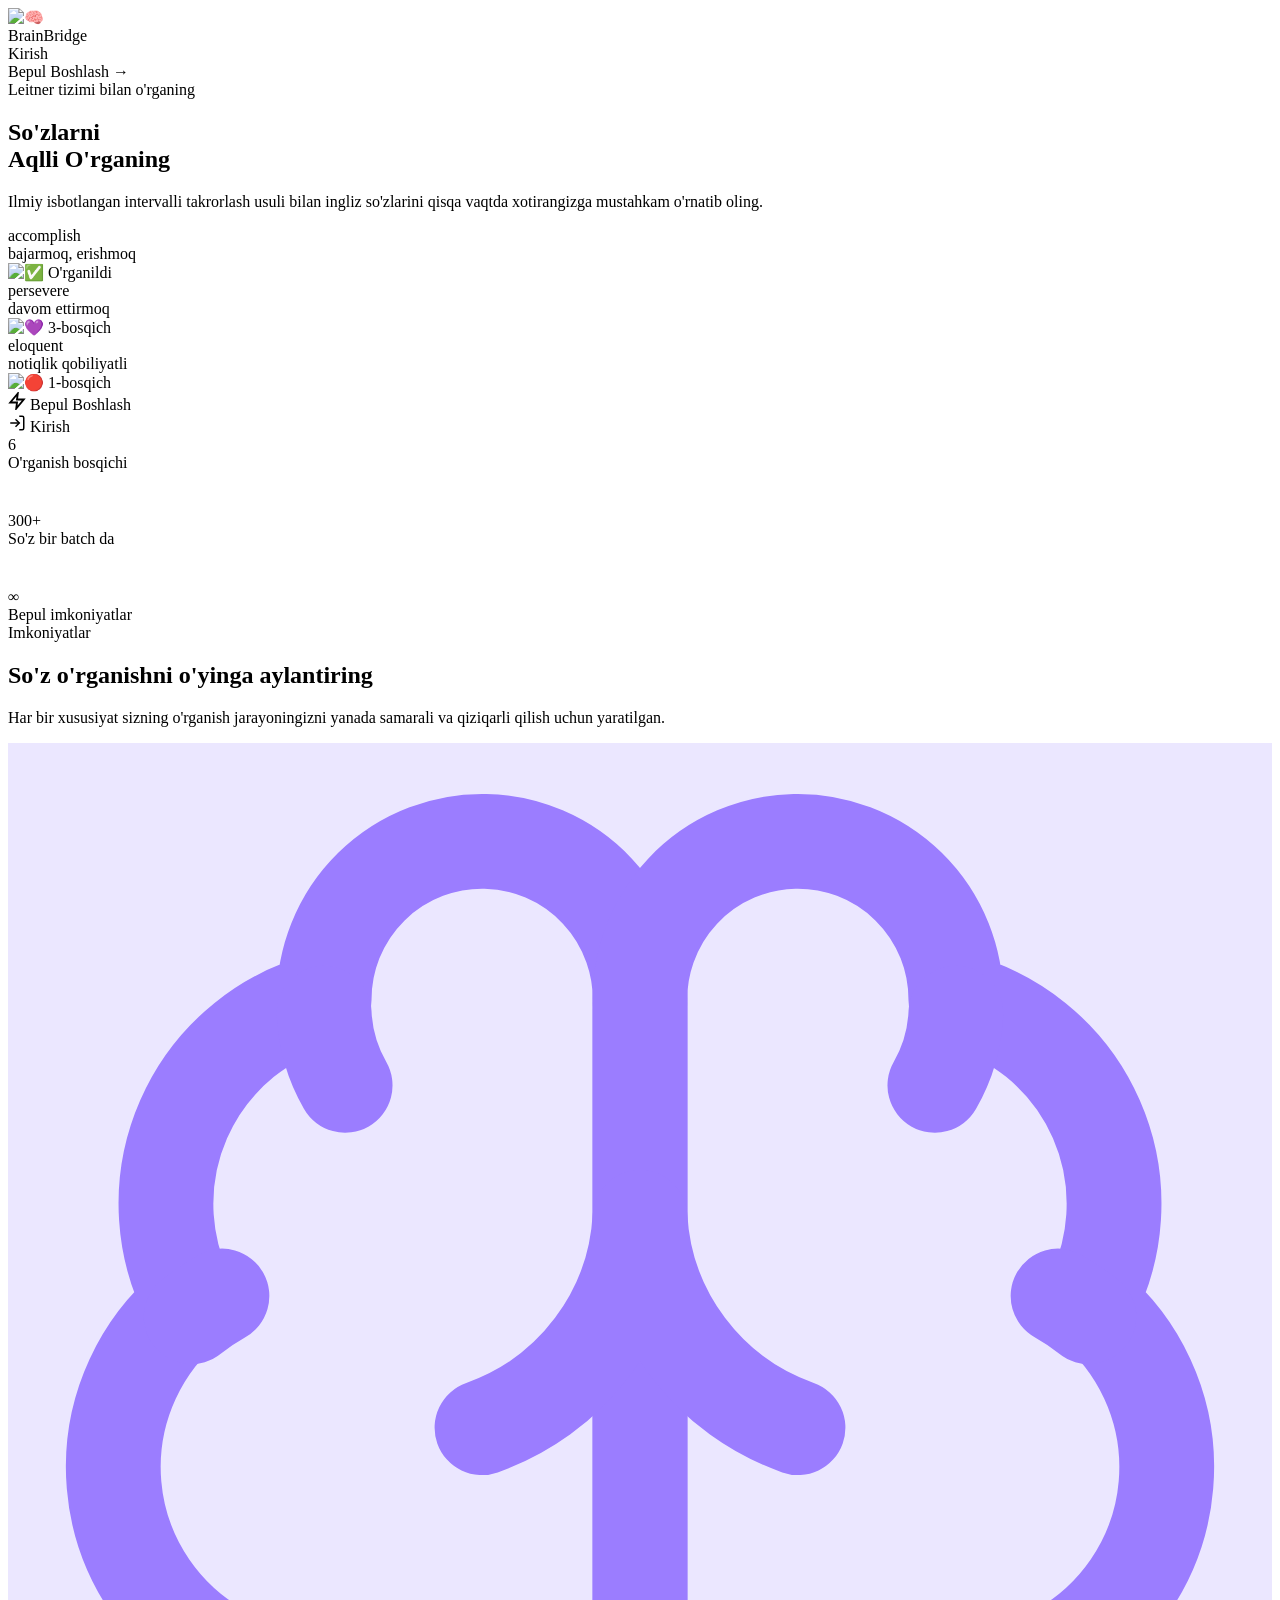
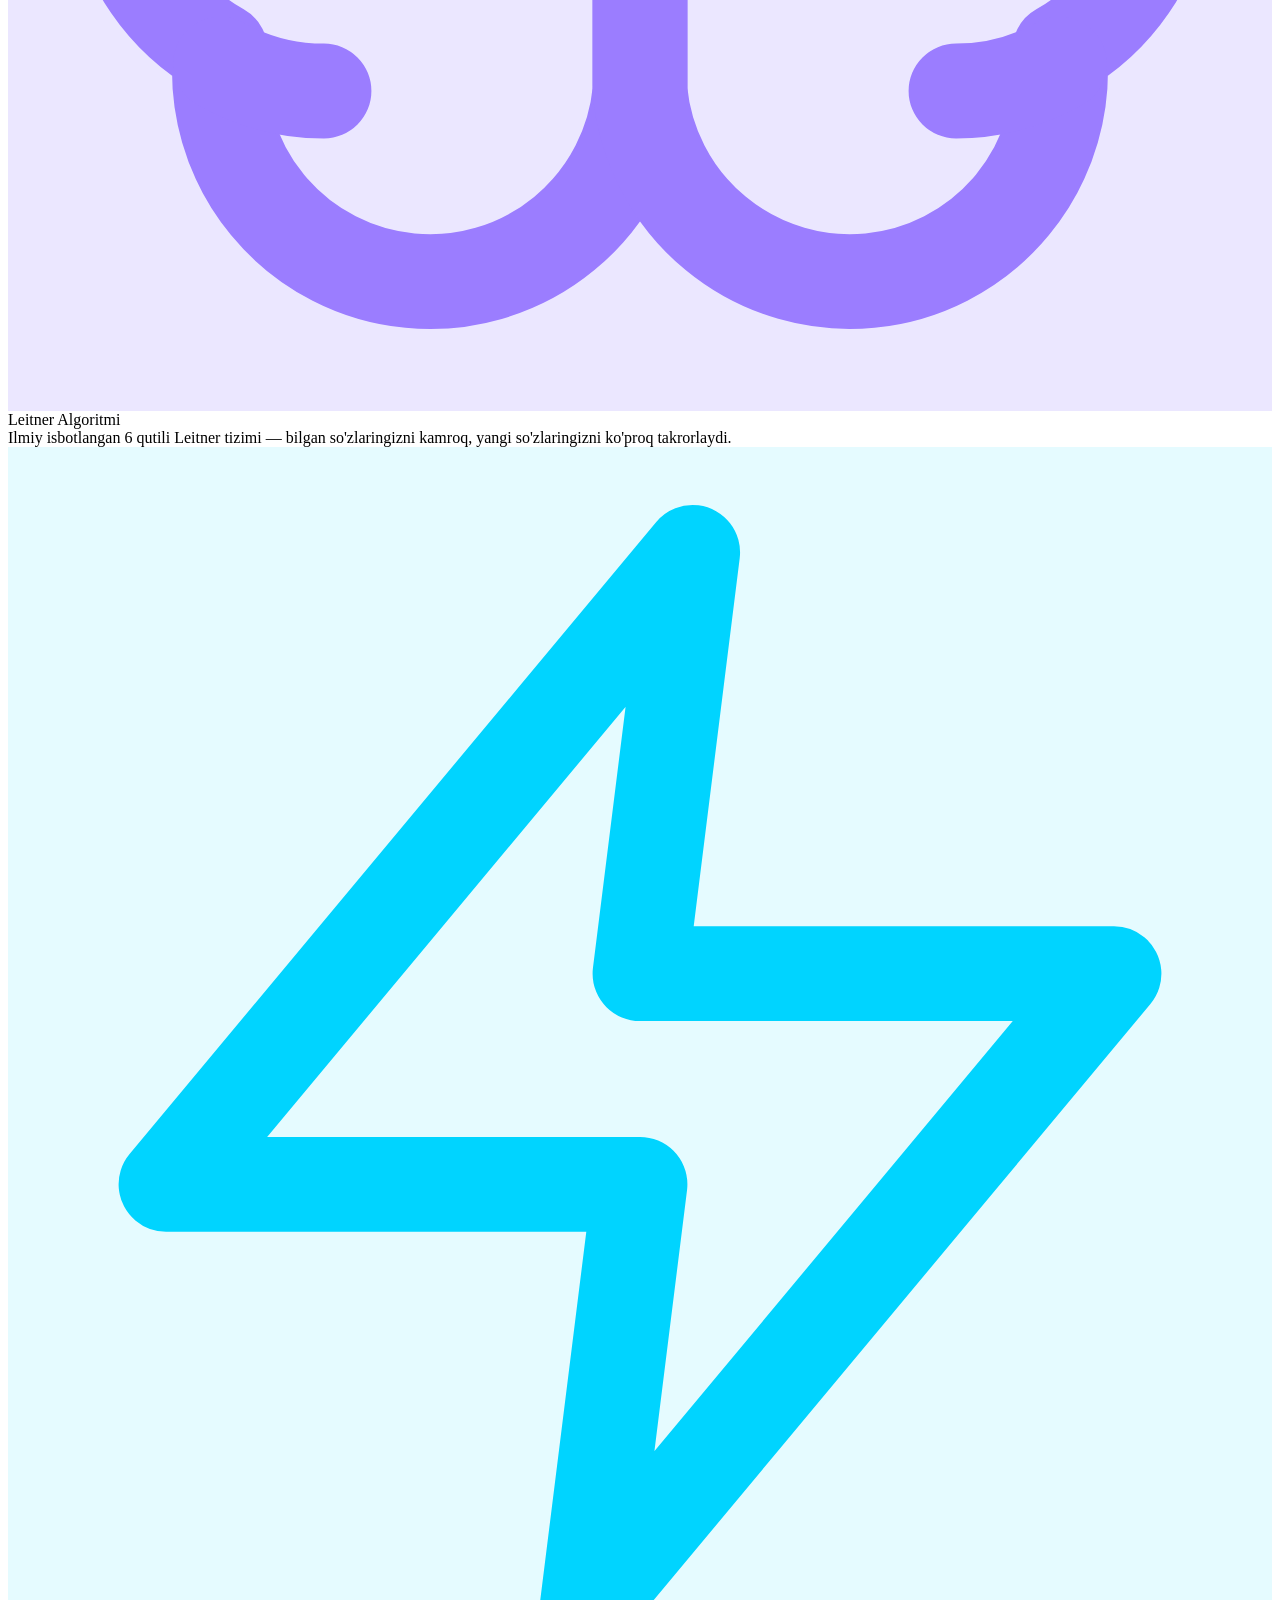
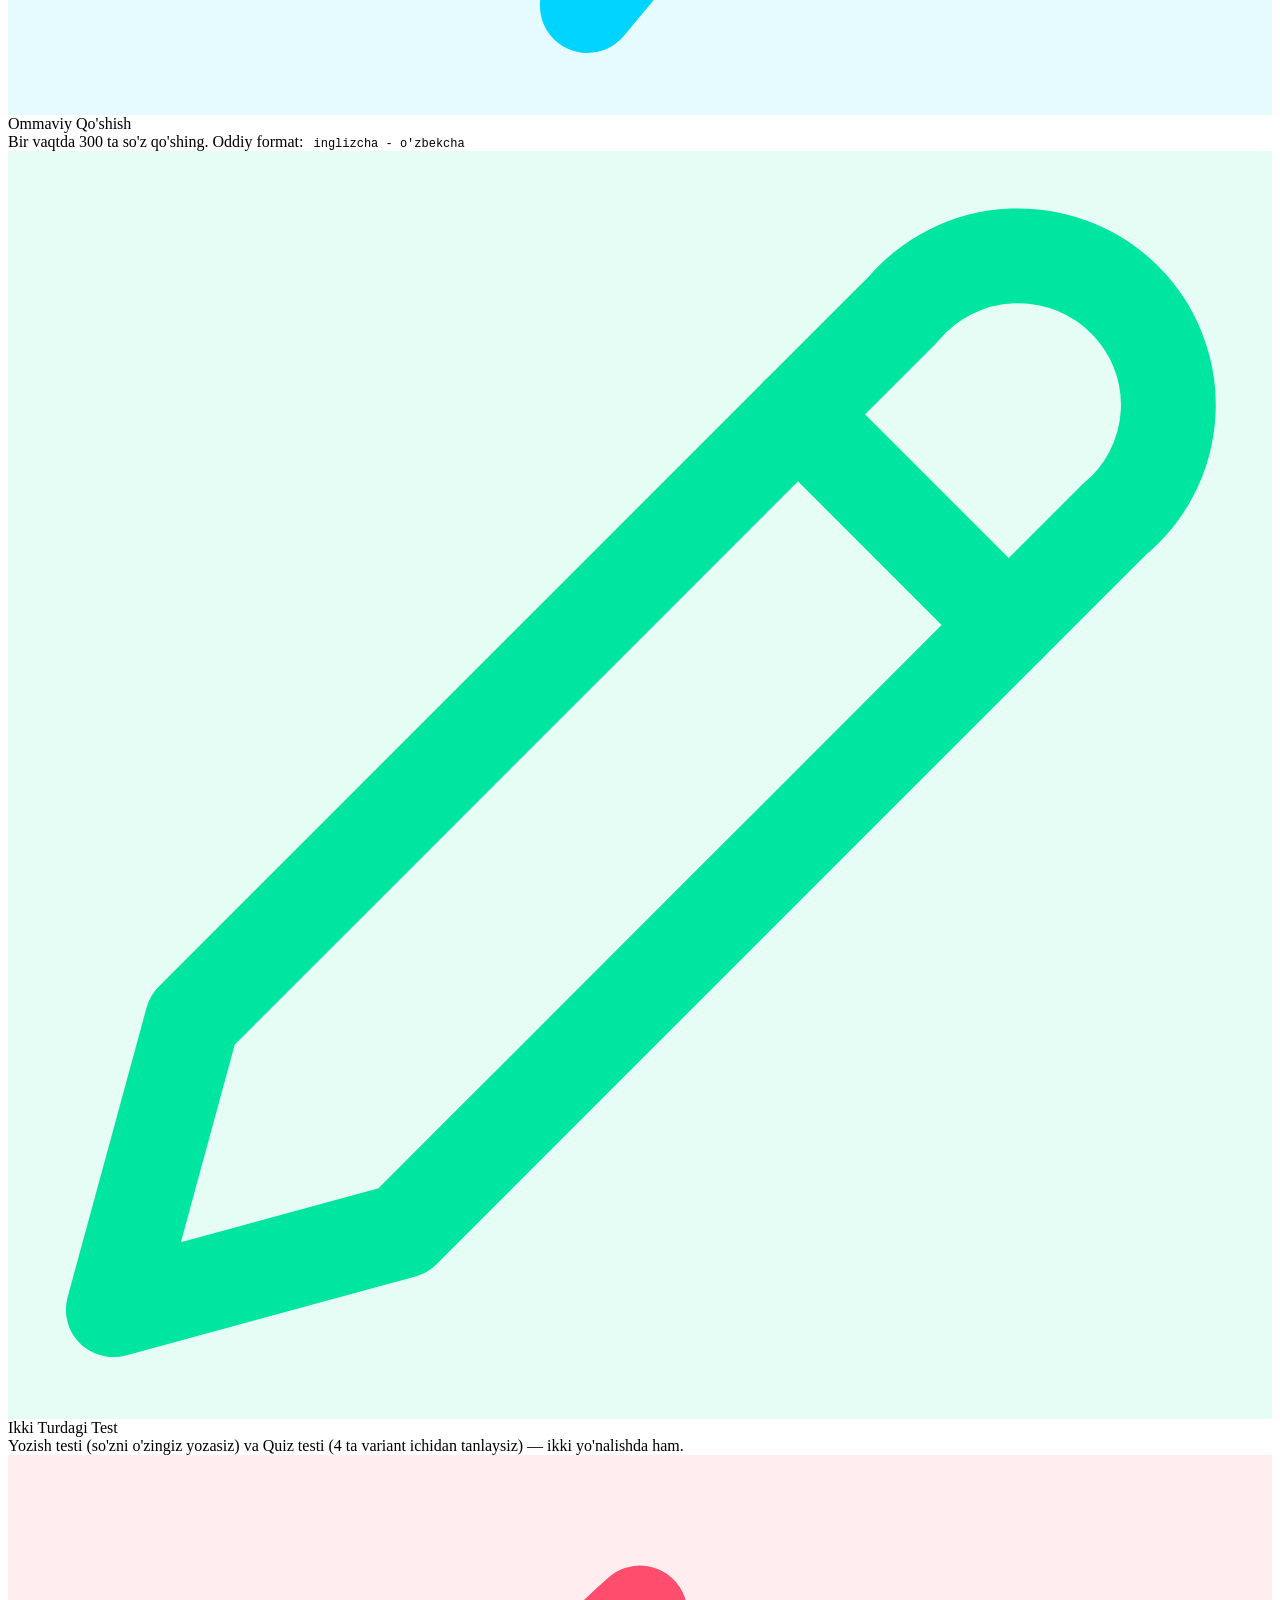
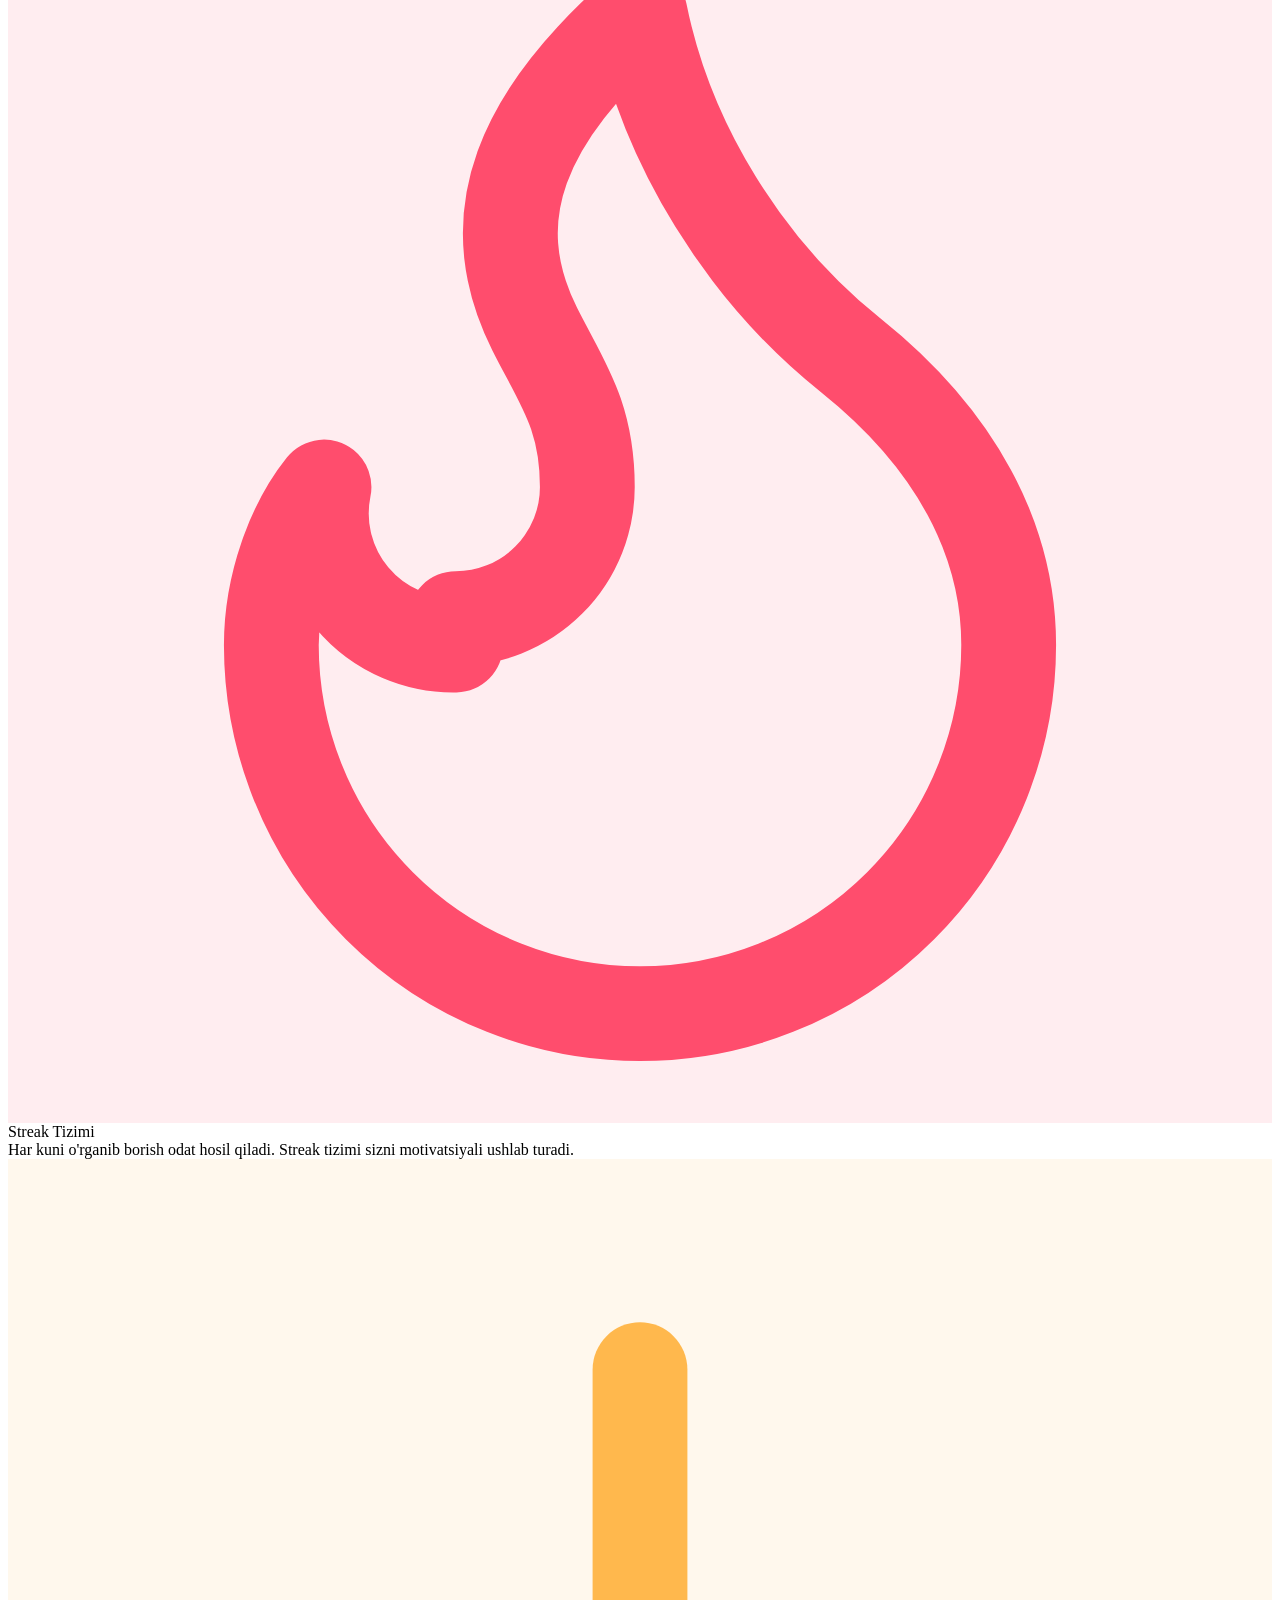
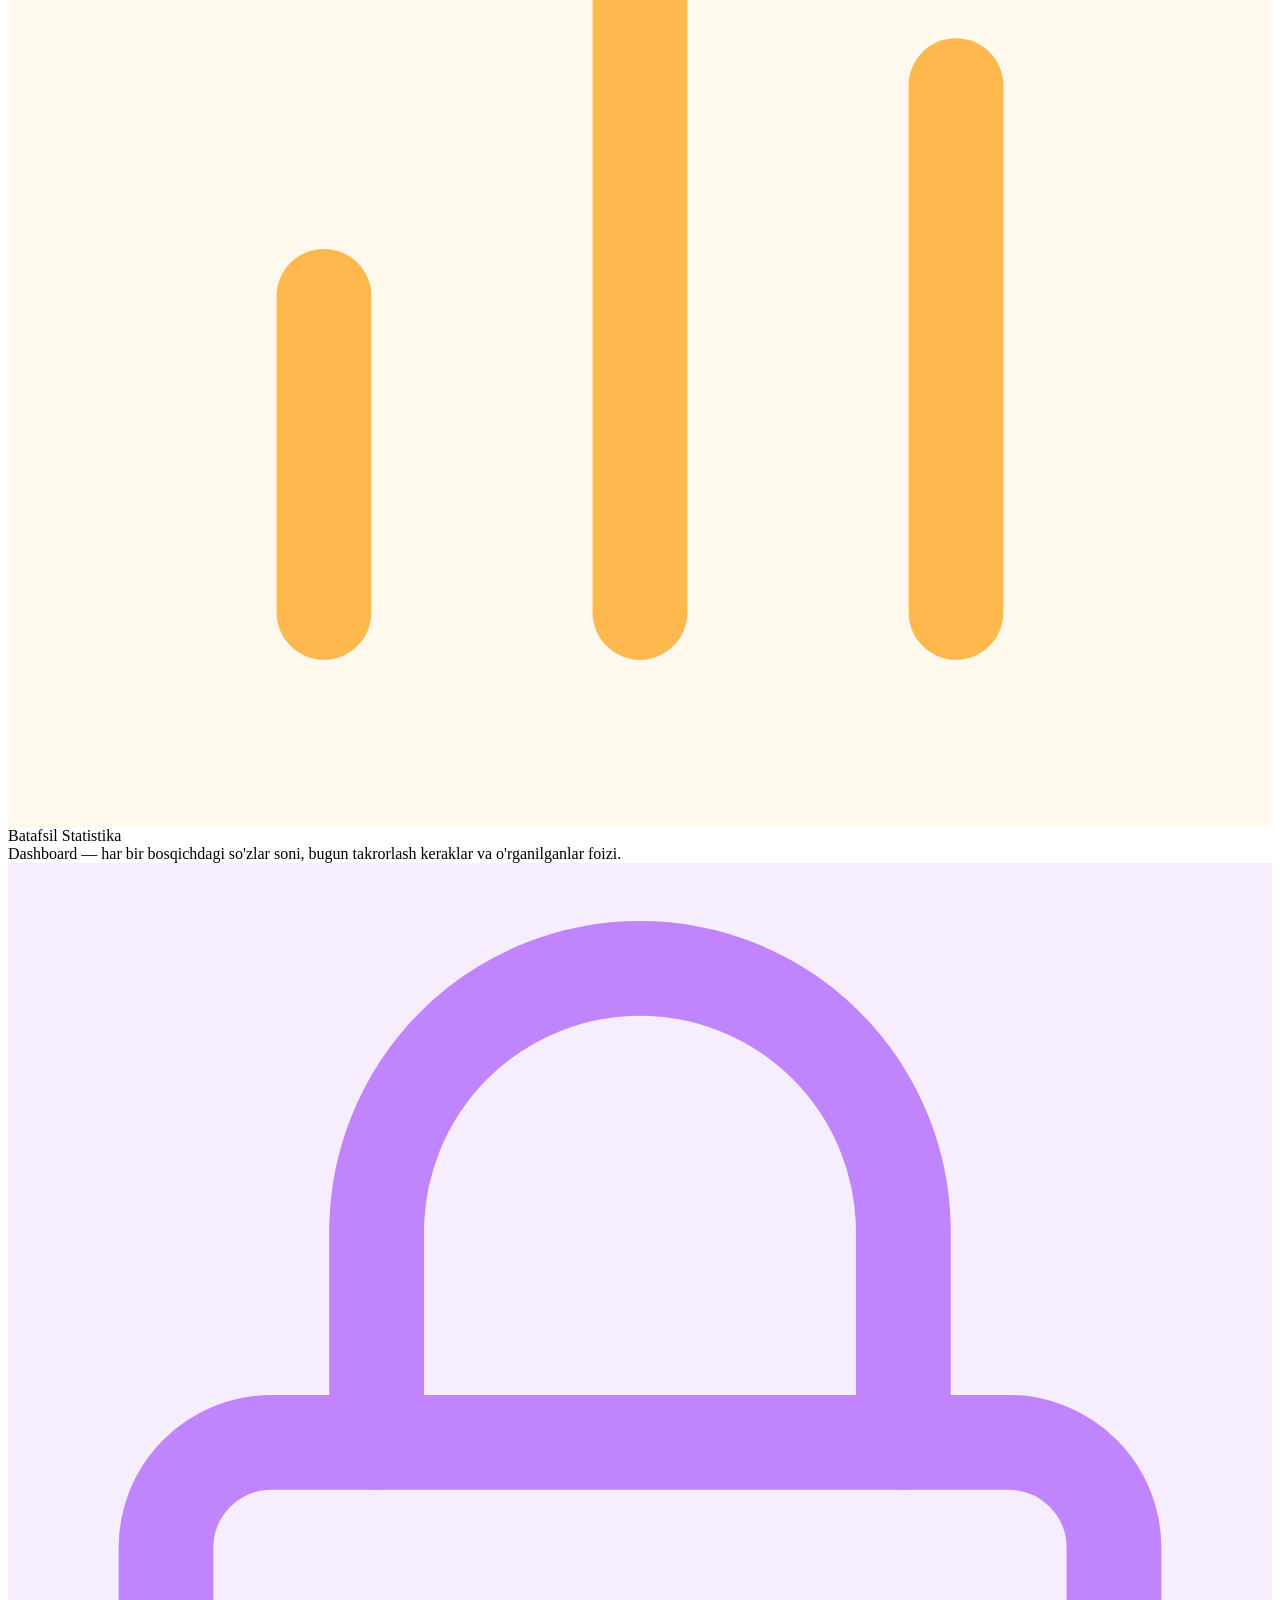
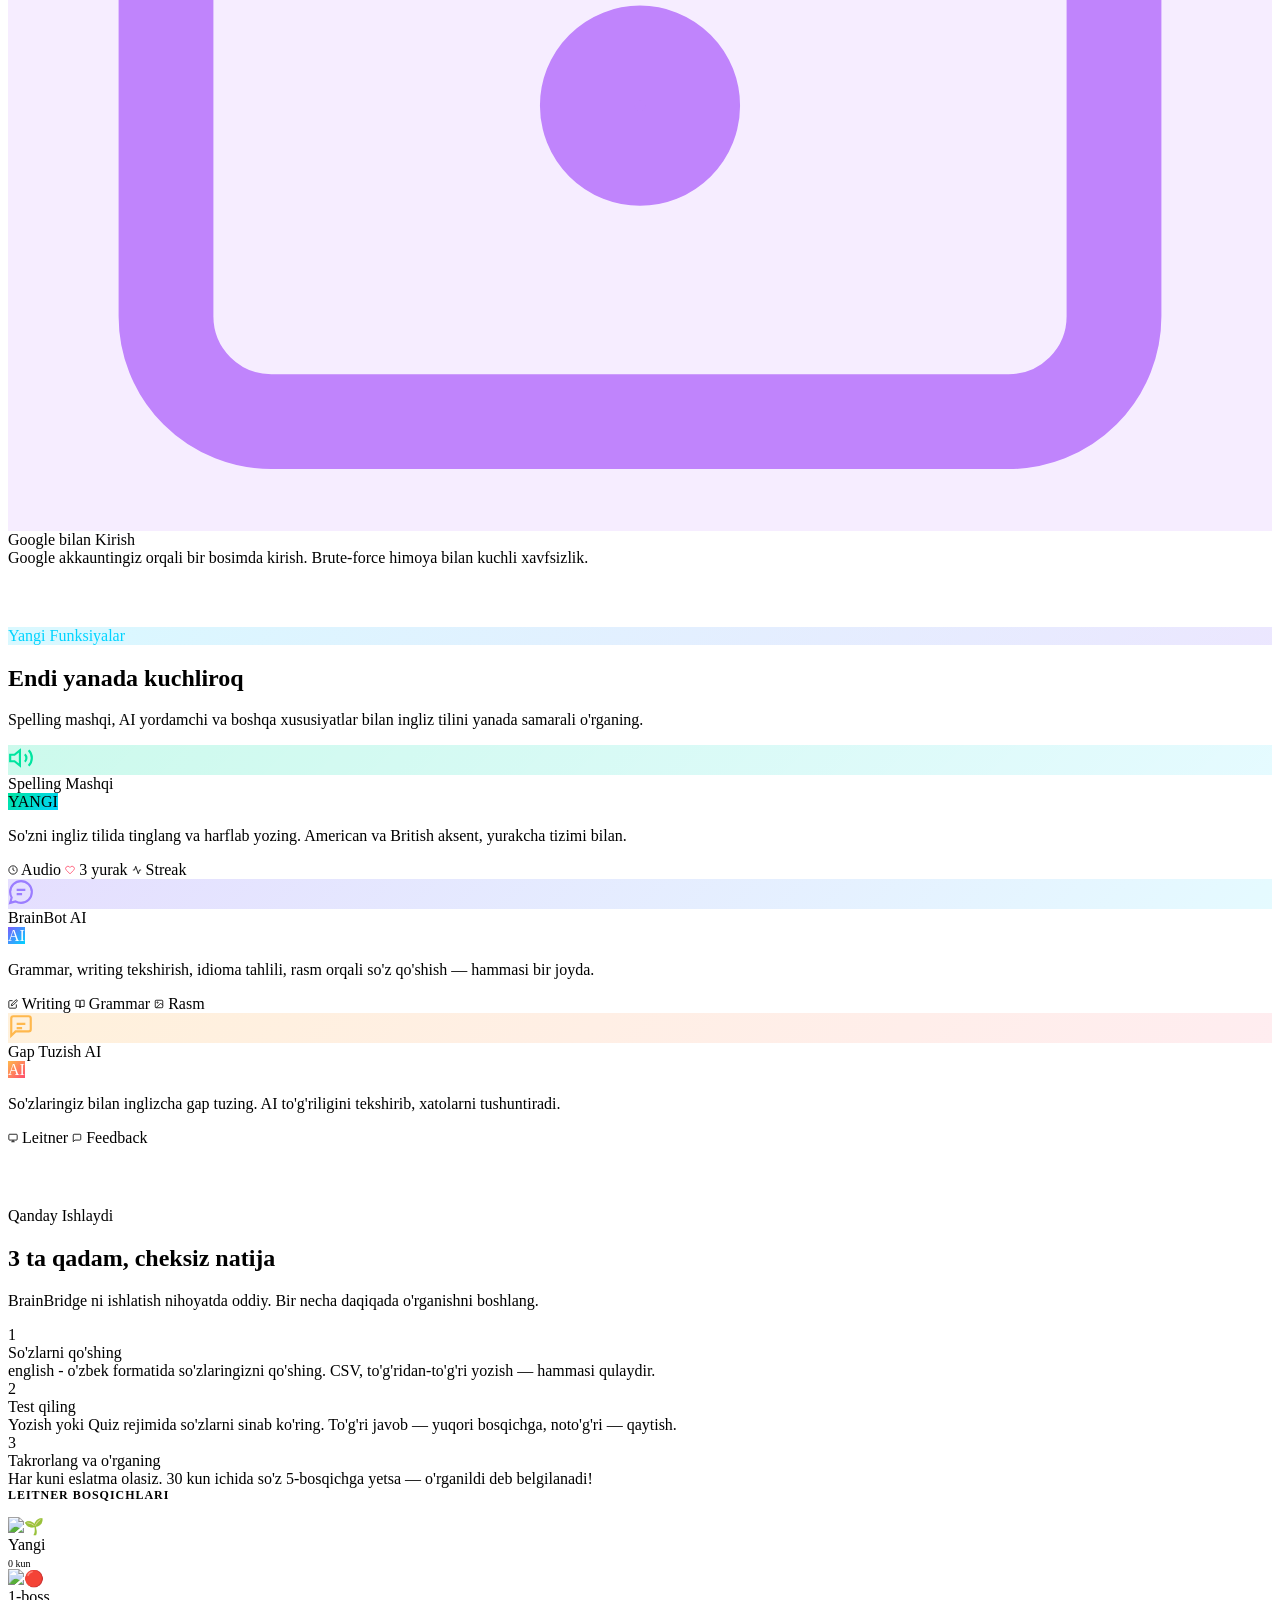
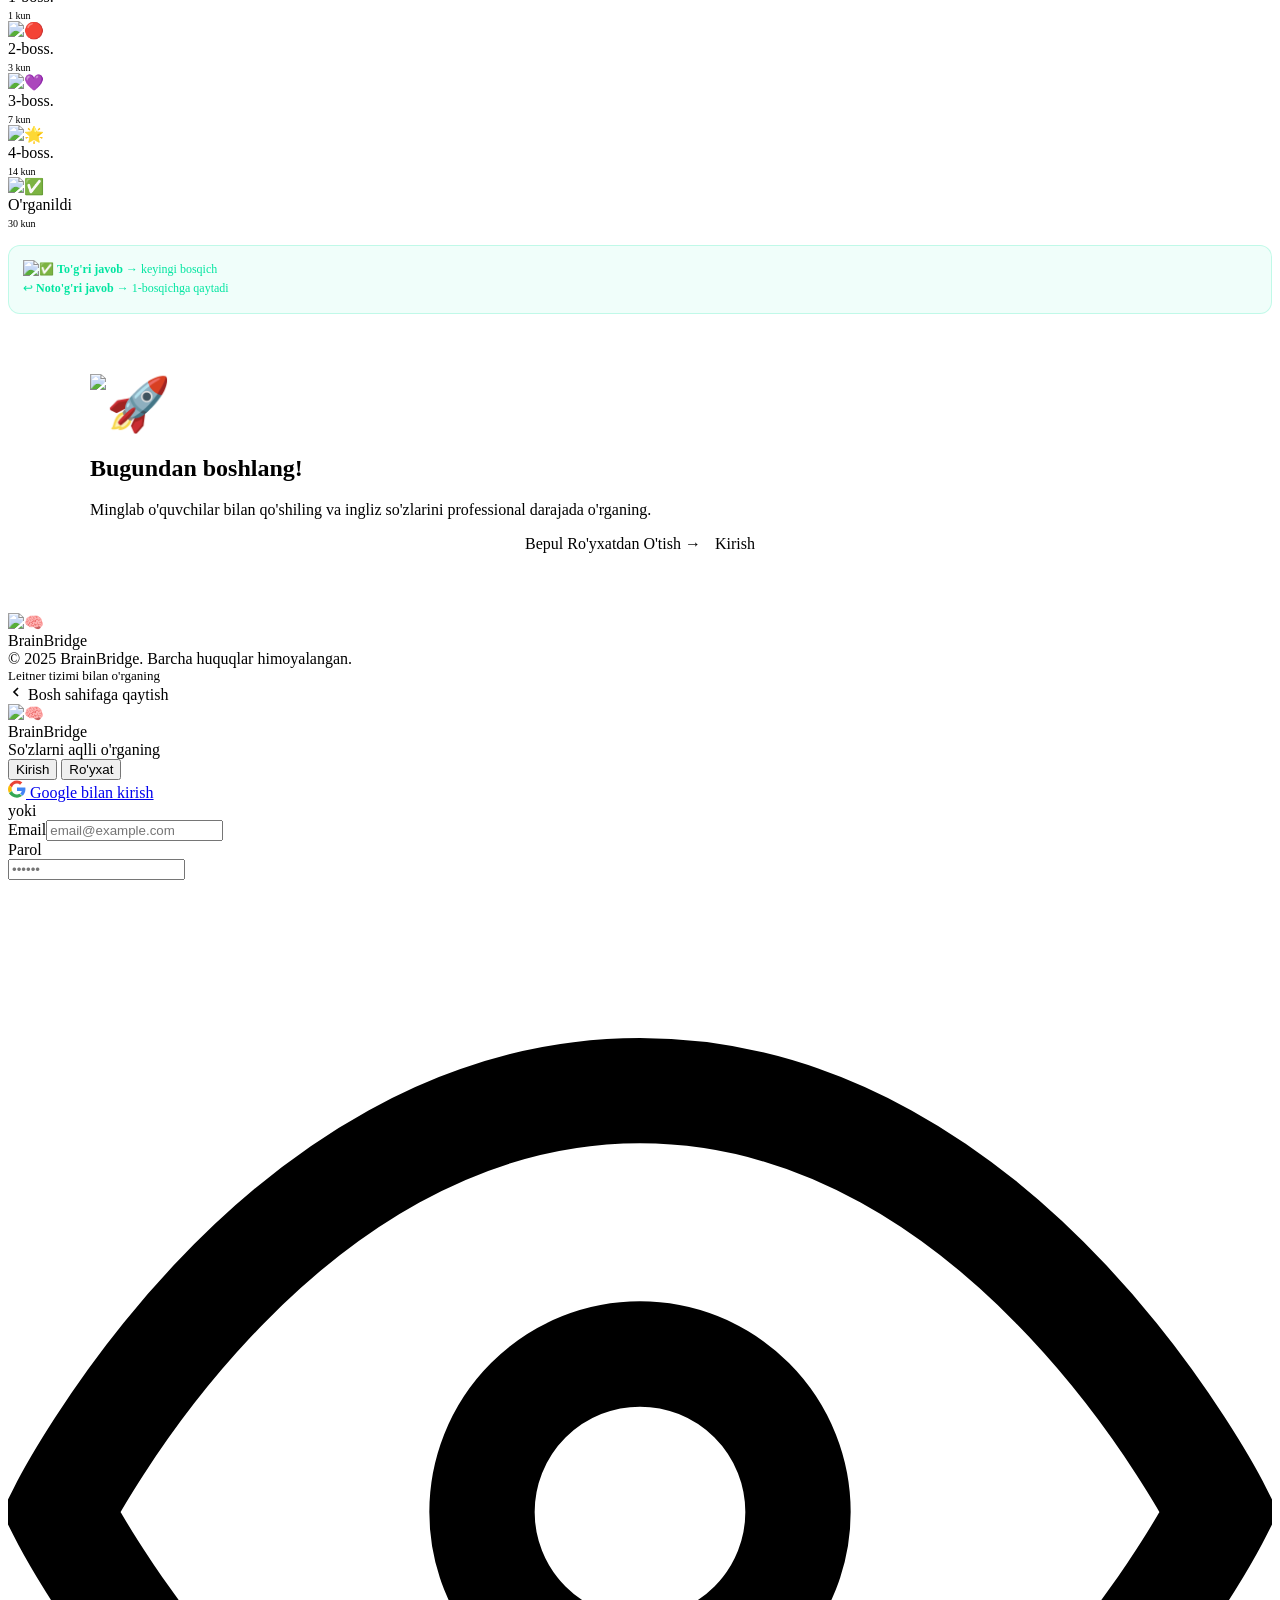
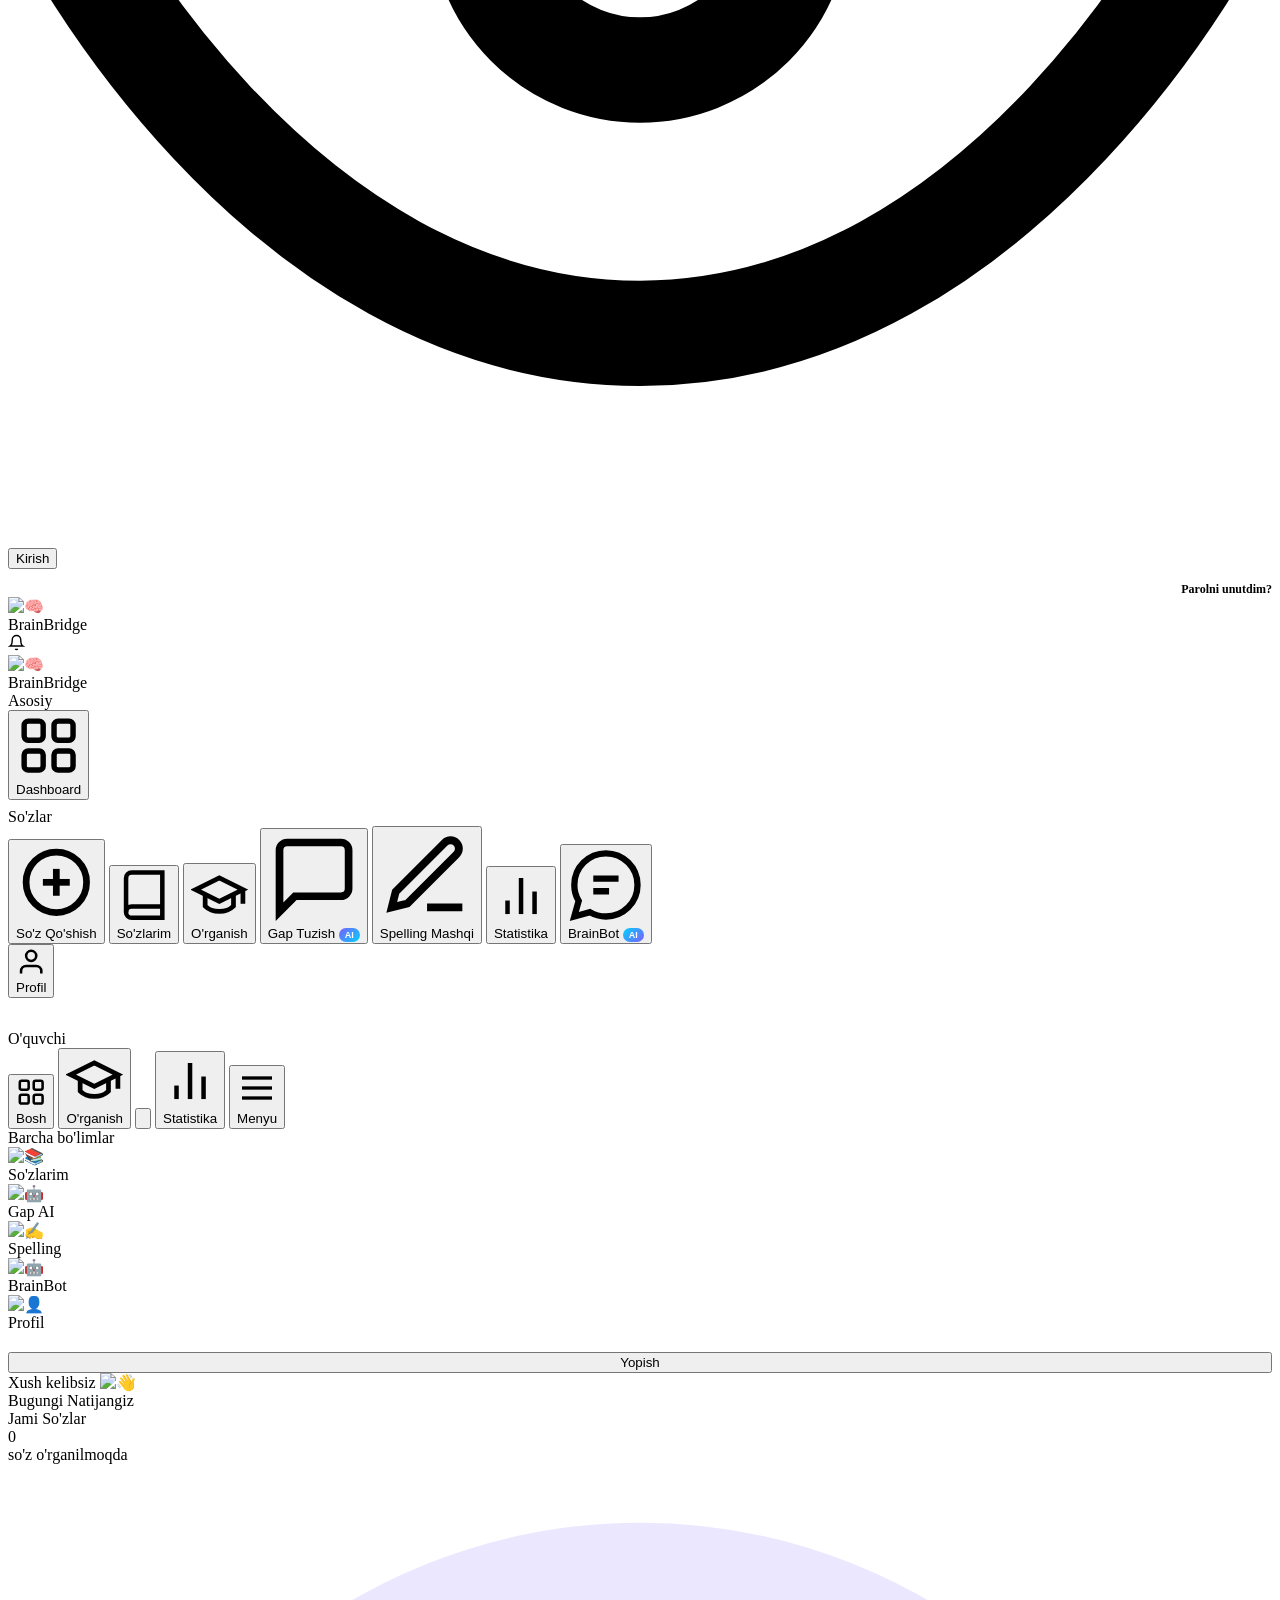
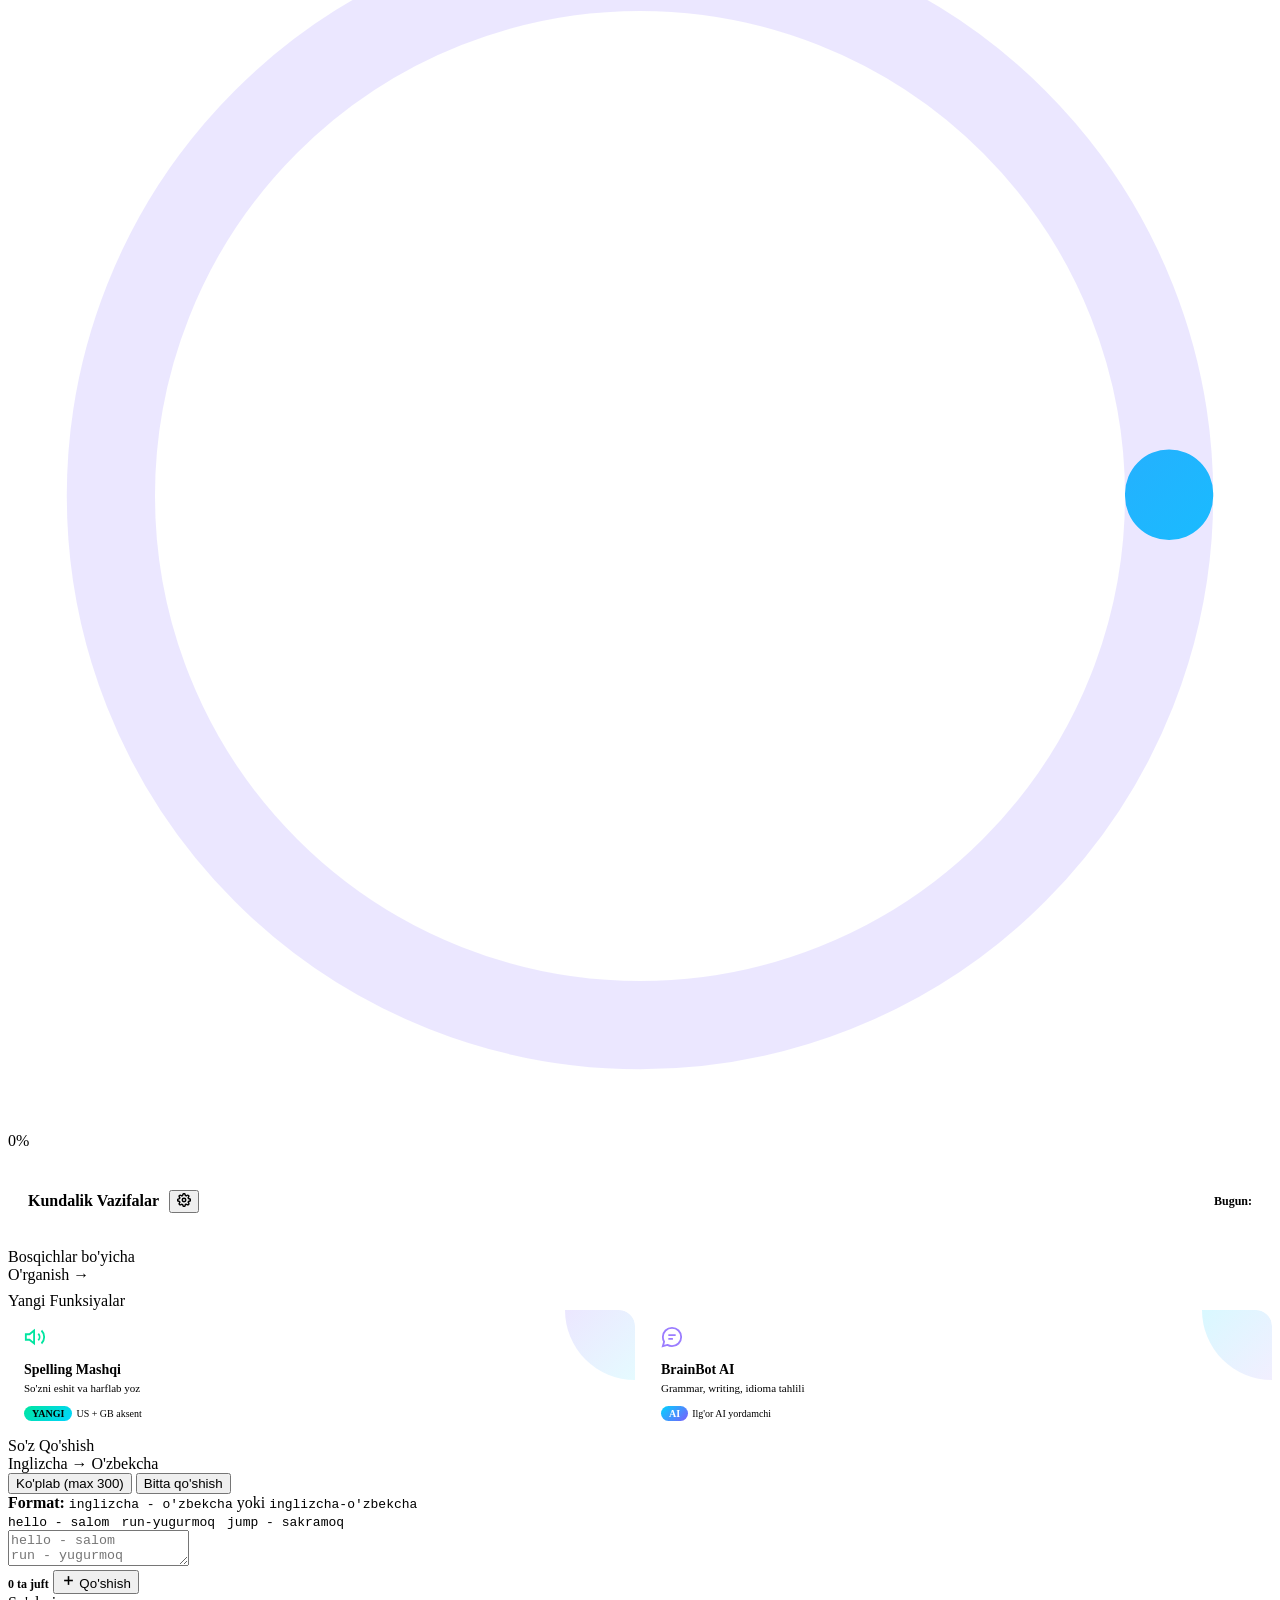
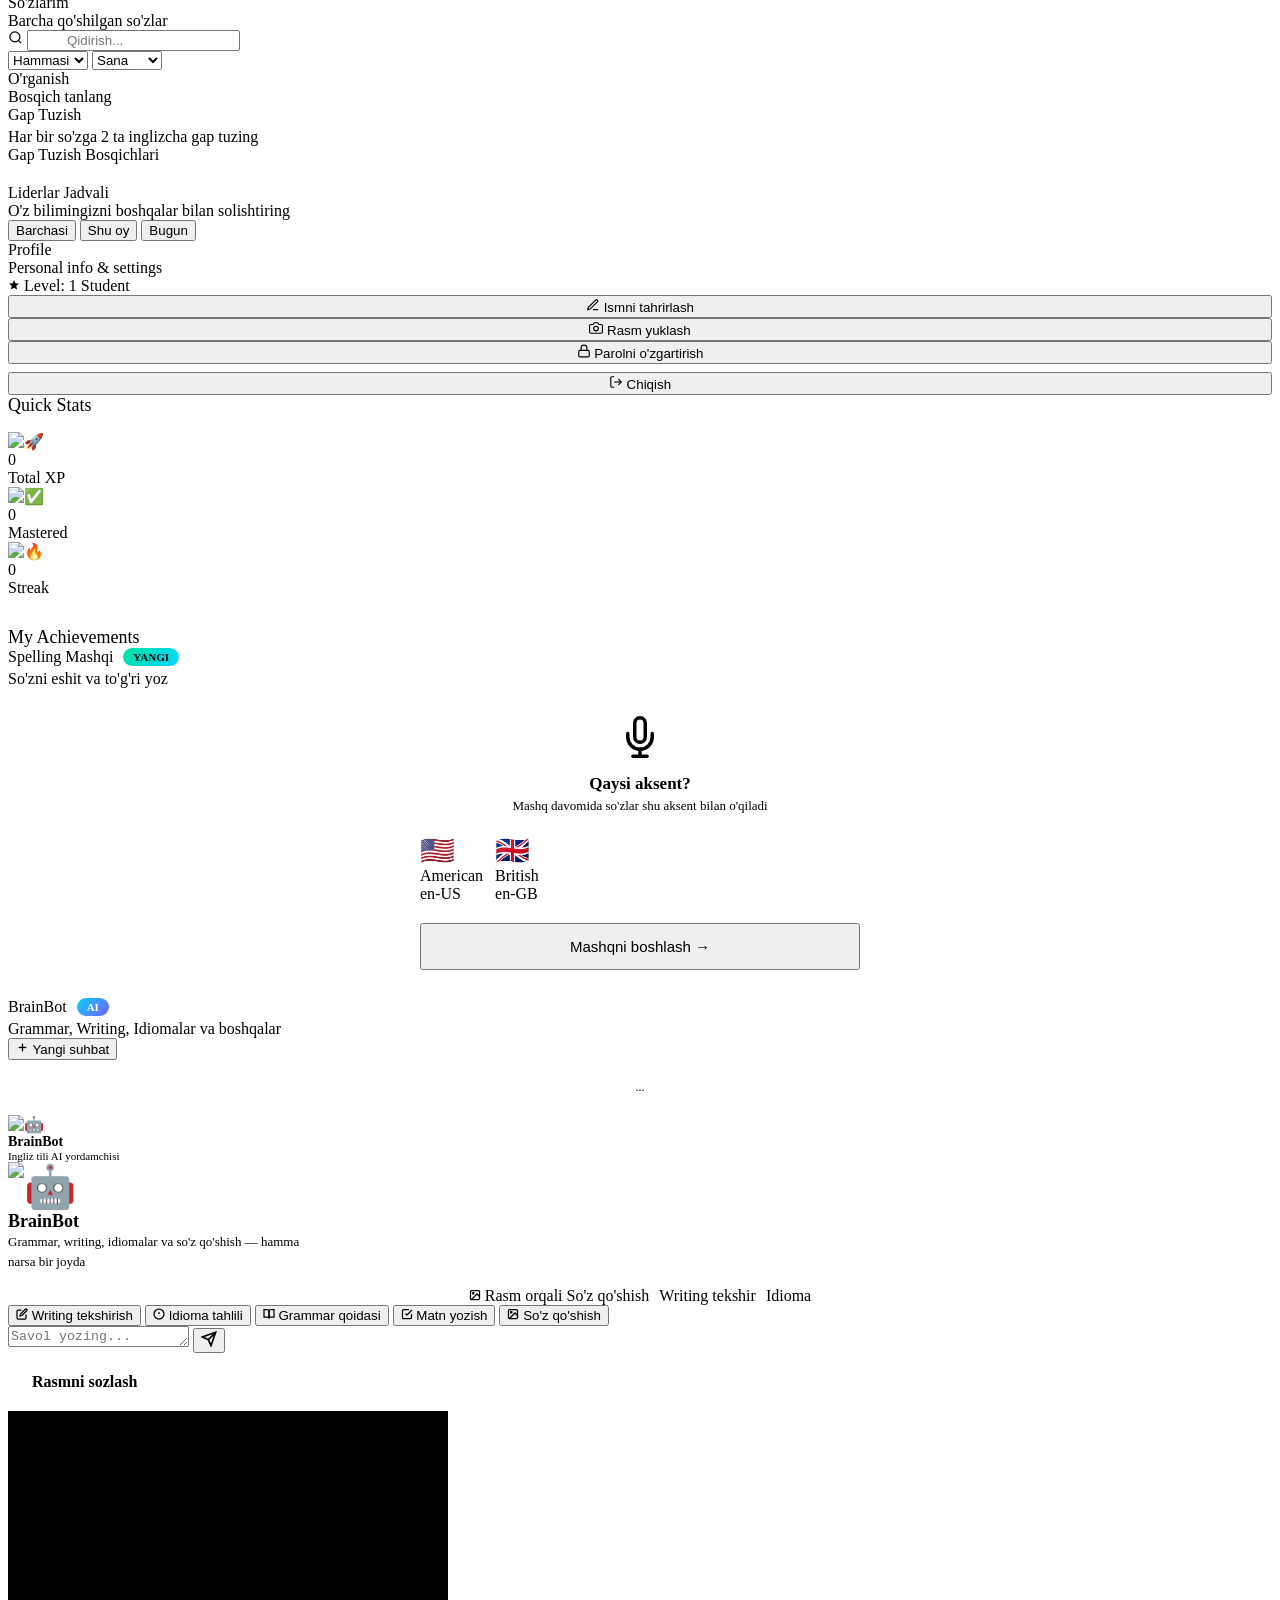
==== commit 06b851bf: "Fix DB migration and use brain emoji logo/favicon" ====
--- a/frontend/index.html
+++ b/frontend/index.html
@@ -10,7 +10,7 @@
 <link href="https://fonts.googleapis.com/css2?family=Inter:wght@300;400;500;600;700;800;900&display=swap" rel="stylesheet"/>
 <link rel="stylesheet" href="https://cdnjs.cloudflare.com/ajax/libs/cropperjs/1.5.13/cropper.min.css">
 <script src="https://cdnjs.cloudflare.com/ajax/libs/cropperjs/1.5.13/cropper.min.js"></script>
-<link rel="icon" type="image/png" href="/favicon.png?v=28">
+<link rel="icon" type="image/png" href="/img/emojis/1f9e0.png?v=28">
 <link rel="stylesheet" href="/css/style.css?v=28">
 </head>
 <body>
@@ -23,7 +23,7 @@
   <!-- Navbar -->
   <nav class="lnav">
     <div class="lnav-logo">
-      <div class="lnav-logo-icon"><img src="/logo.png" style="width:32px;height:32px;object-fit:contain" alt="Logo"></div>
+      <div class="lnav-logo-icon"><img src="/img/emojis/1f9e0.png" class="apple-emoji" style="width:32px;height:32px;object-fit:contain" alt="🧠"></div>
       BrainBridge
     </div>
     <div class="lnav-links">
@@ -384,7 +384,7 @@
 
   <nav class="sb">
     <div class="sb-logo-row">
-      <div class="sb-logo-icon"><img src="/logo.png" style="width:32px;height:32px;object-fit:contain" alt="Logo"></div>
+      <div class="sb-logo-icon"><img src="/img/emojis/1f9e0.png" class="apple-emoji" style="width:32px;height:32px;object-fit:contain" alt="🧠"></div>
       <div class="sb-logo">BrainBridge</div>
     </div>
 
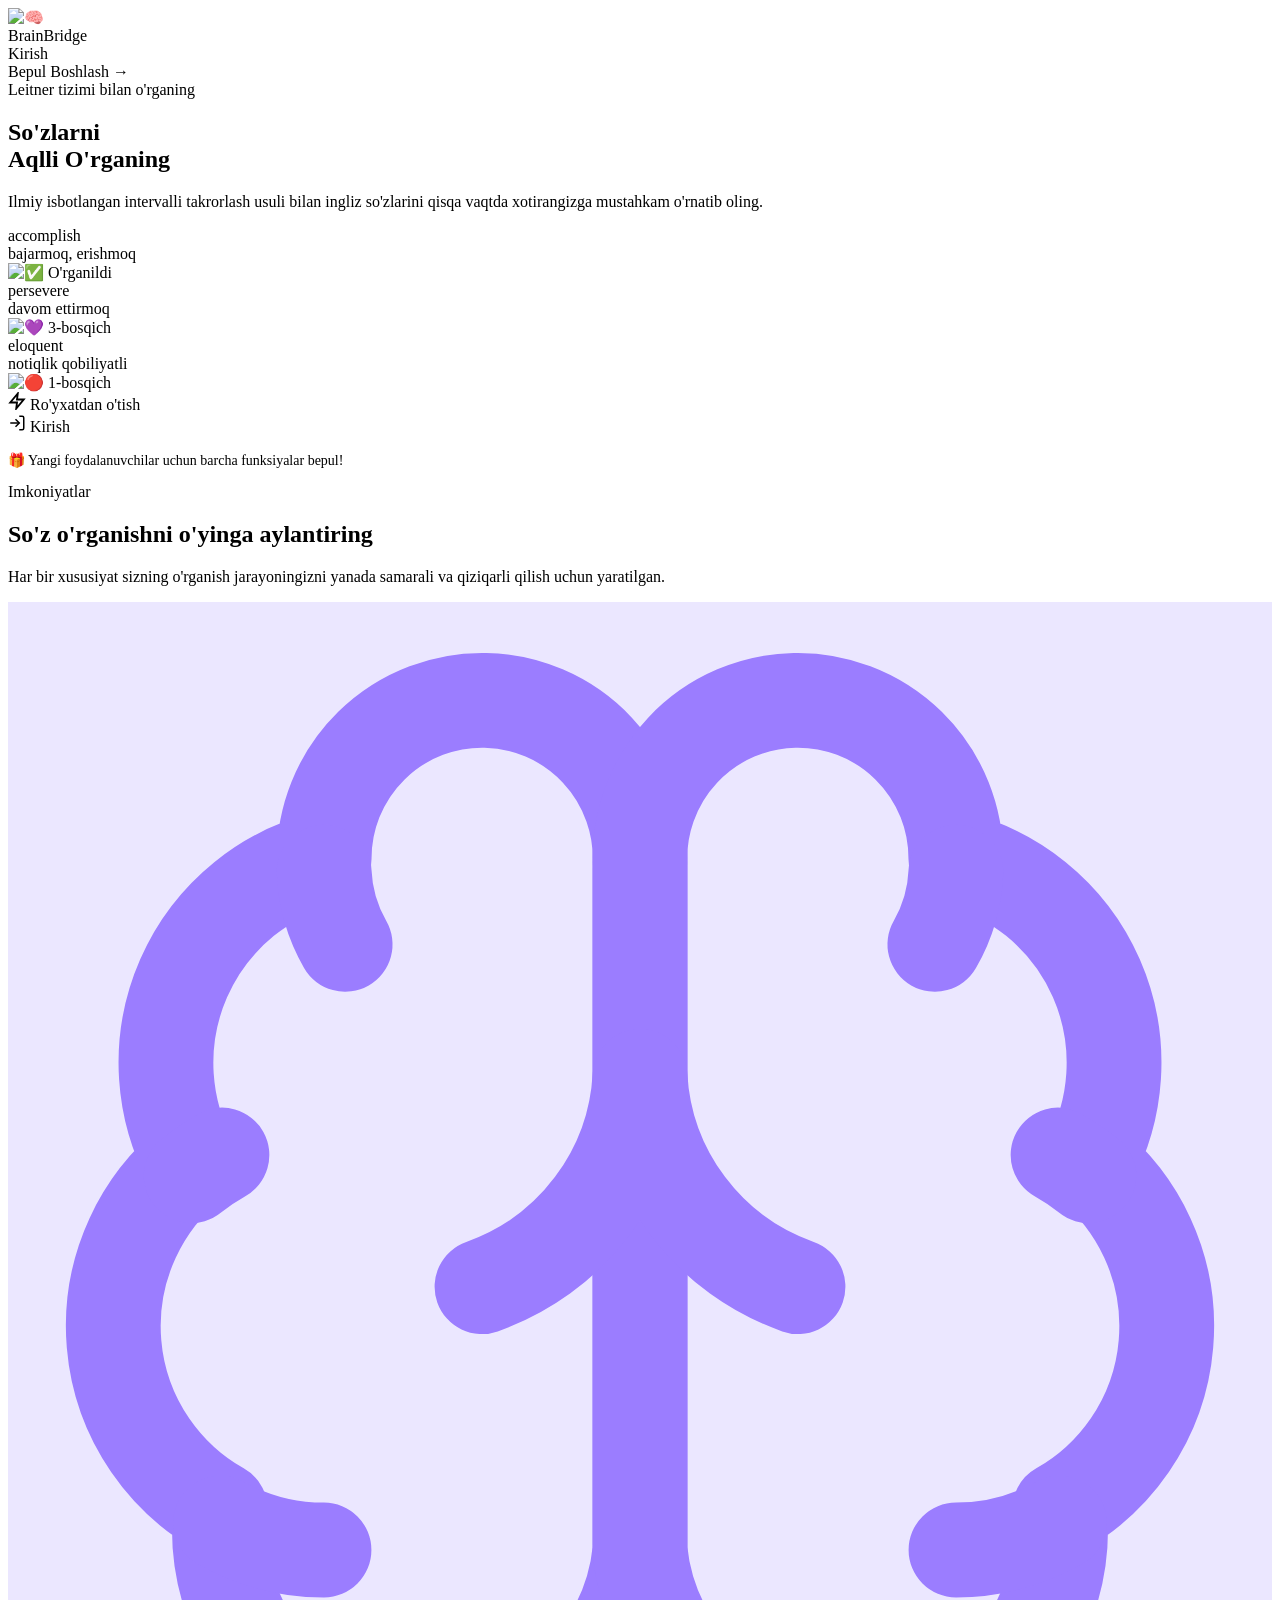
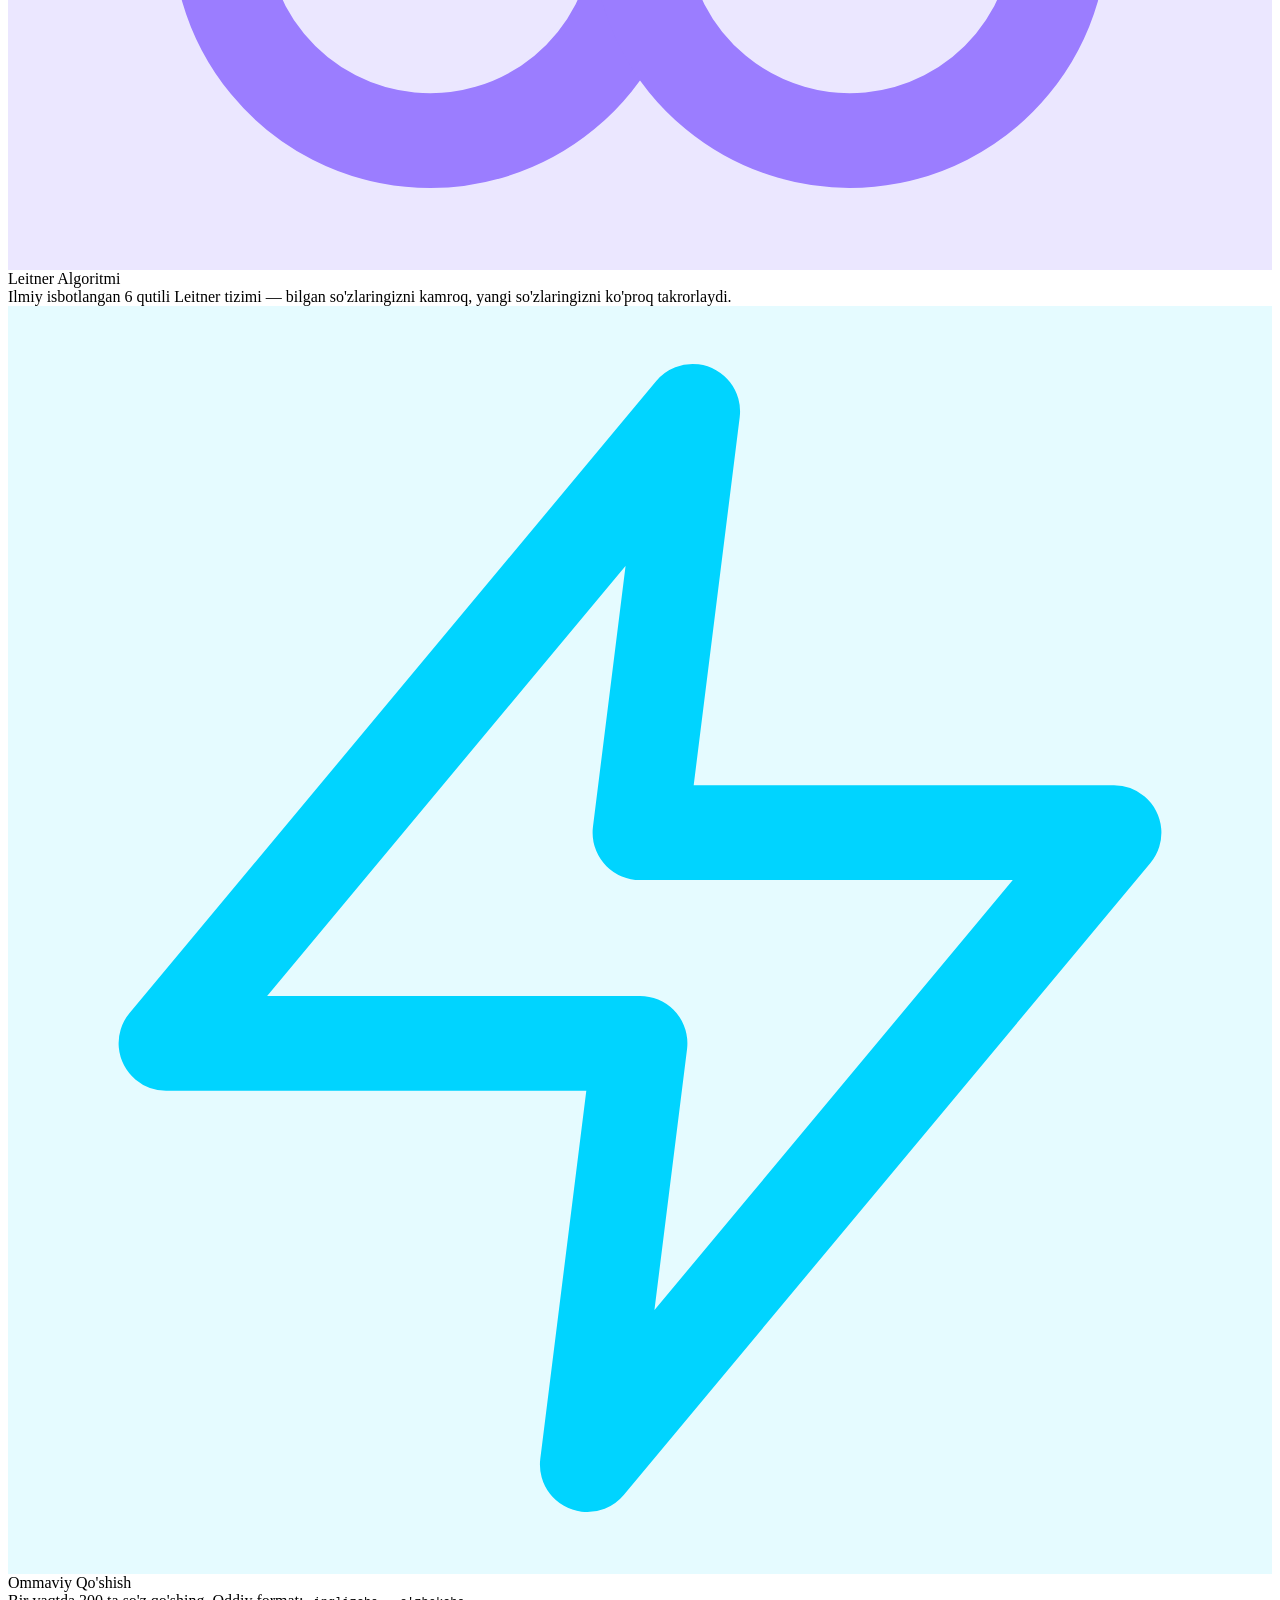
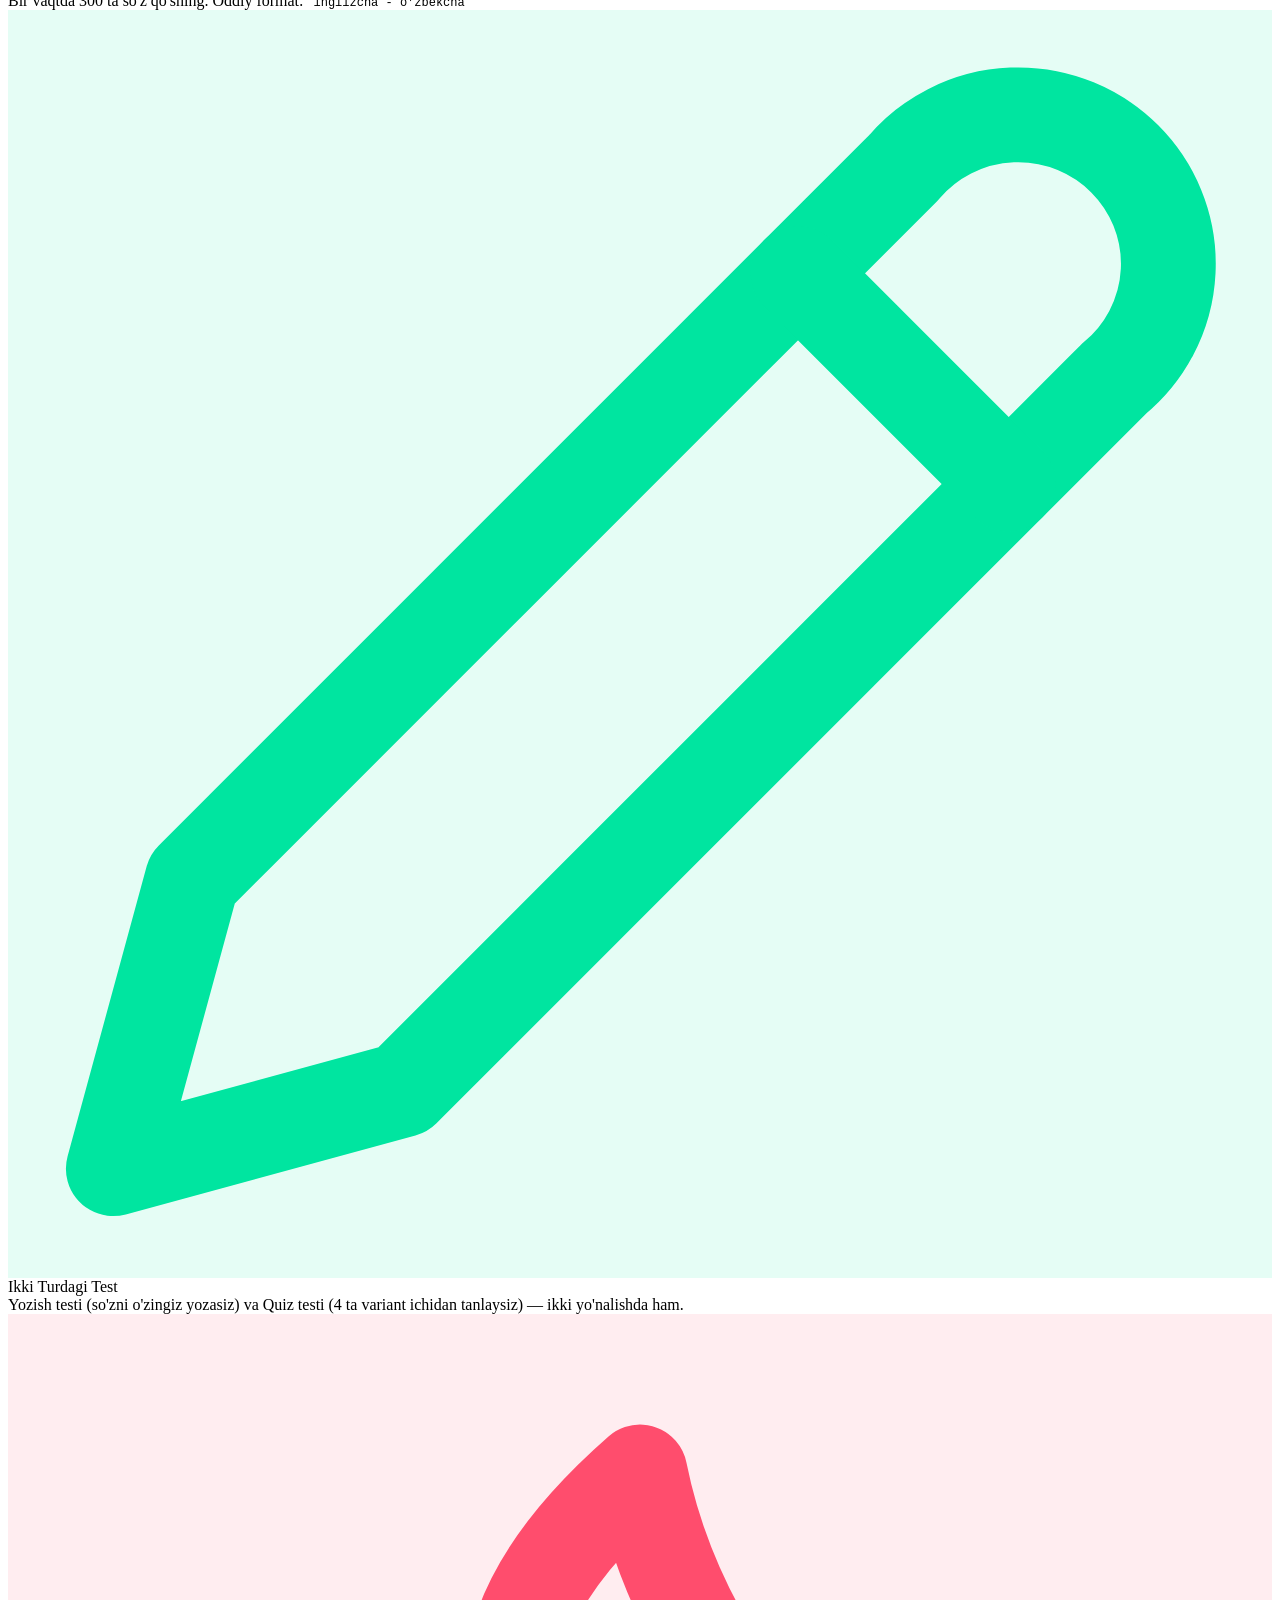
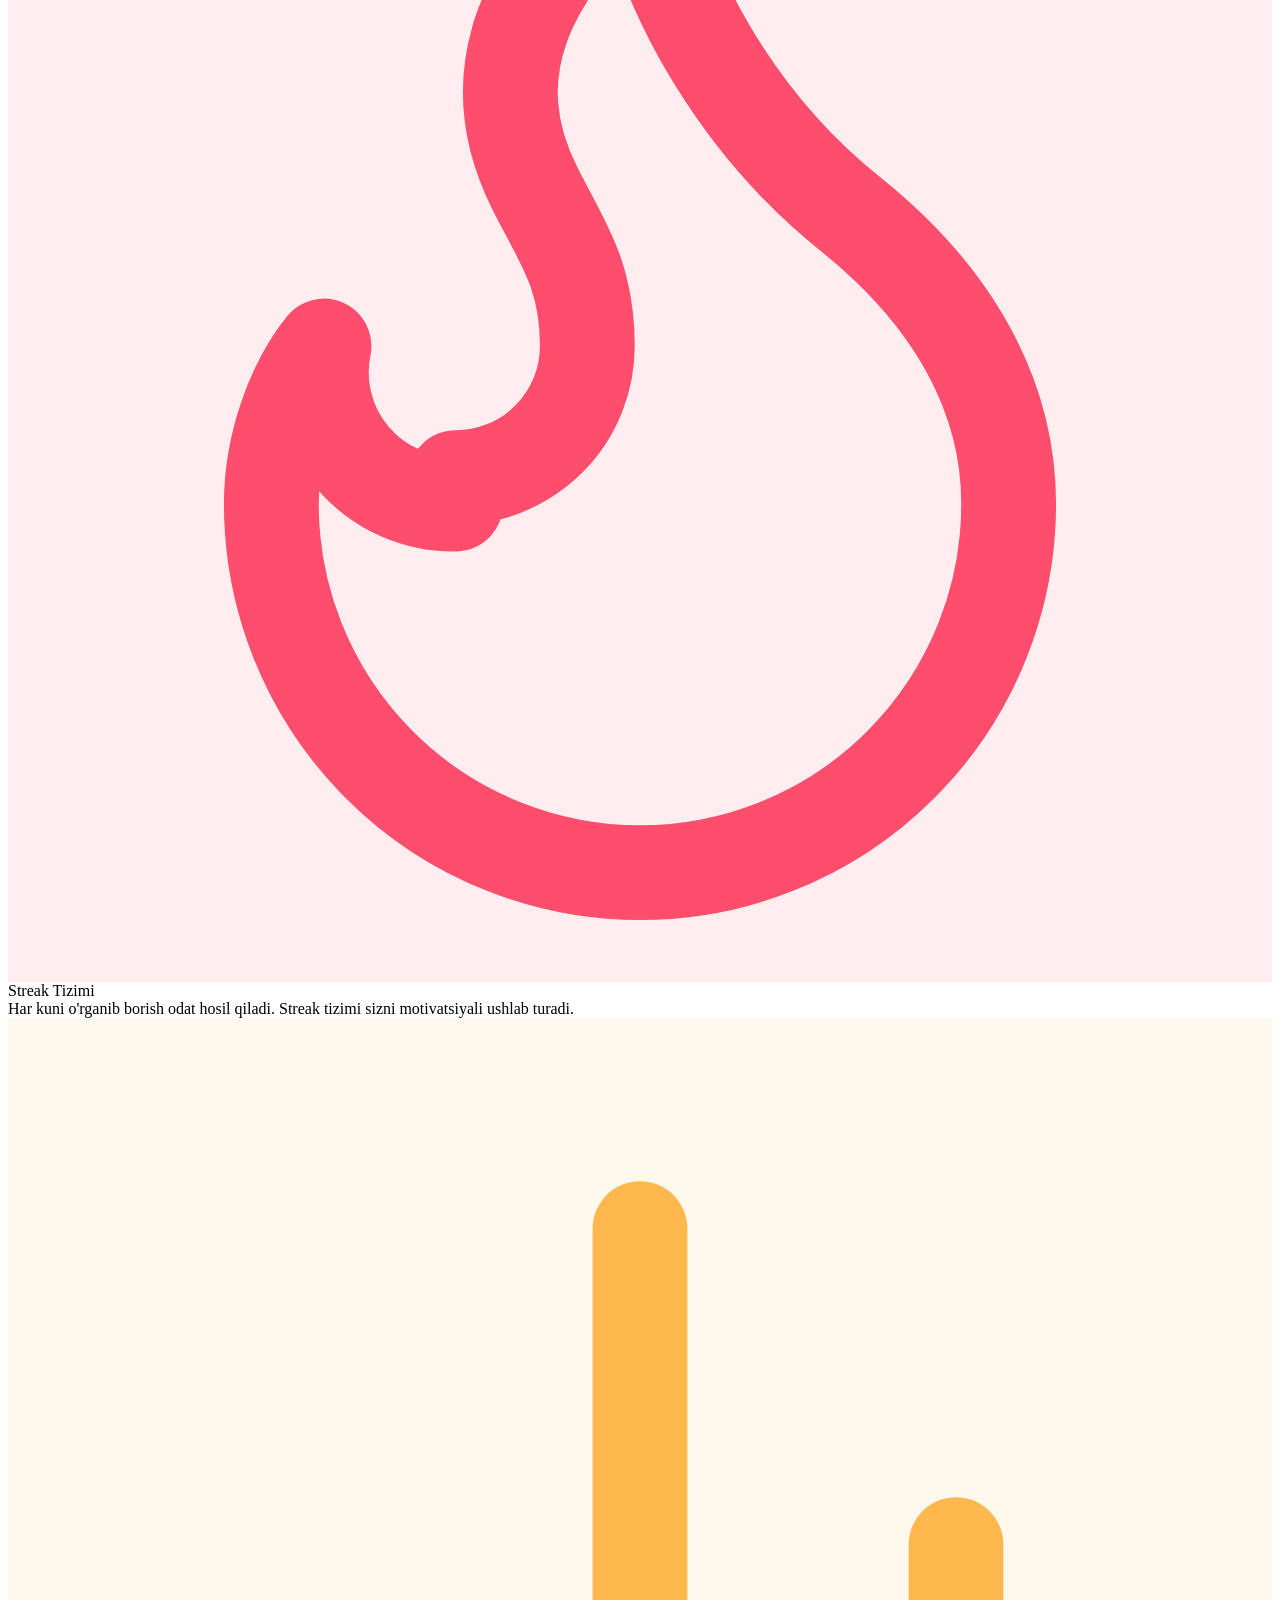
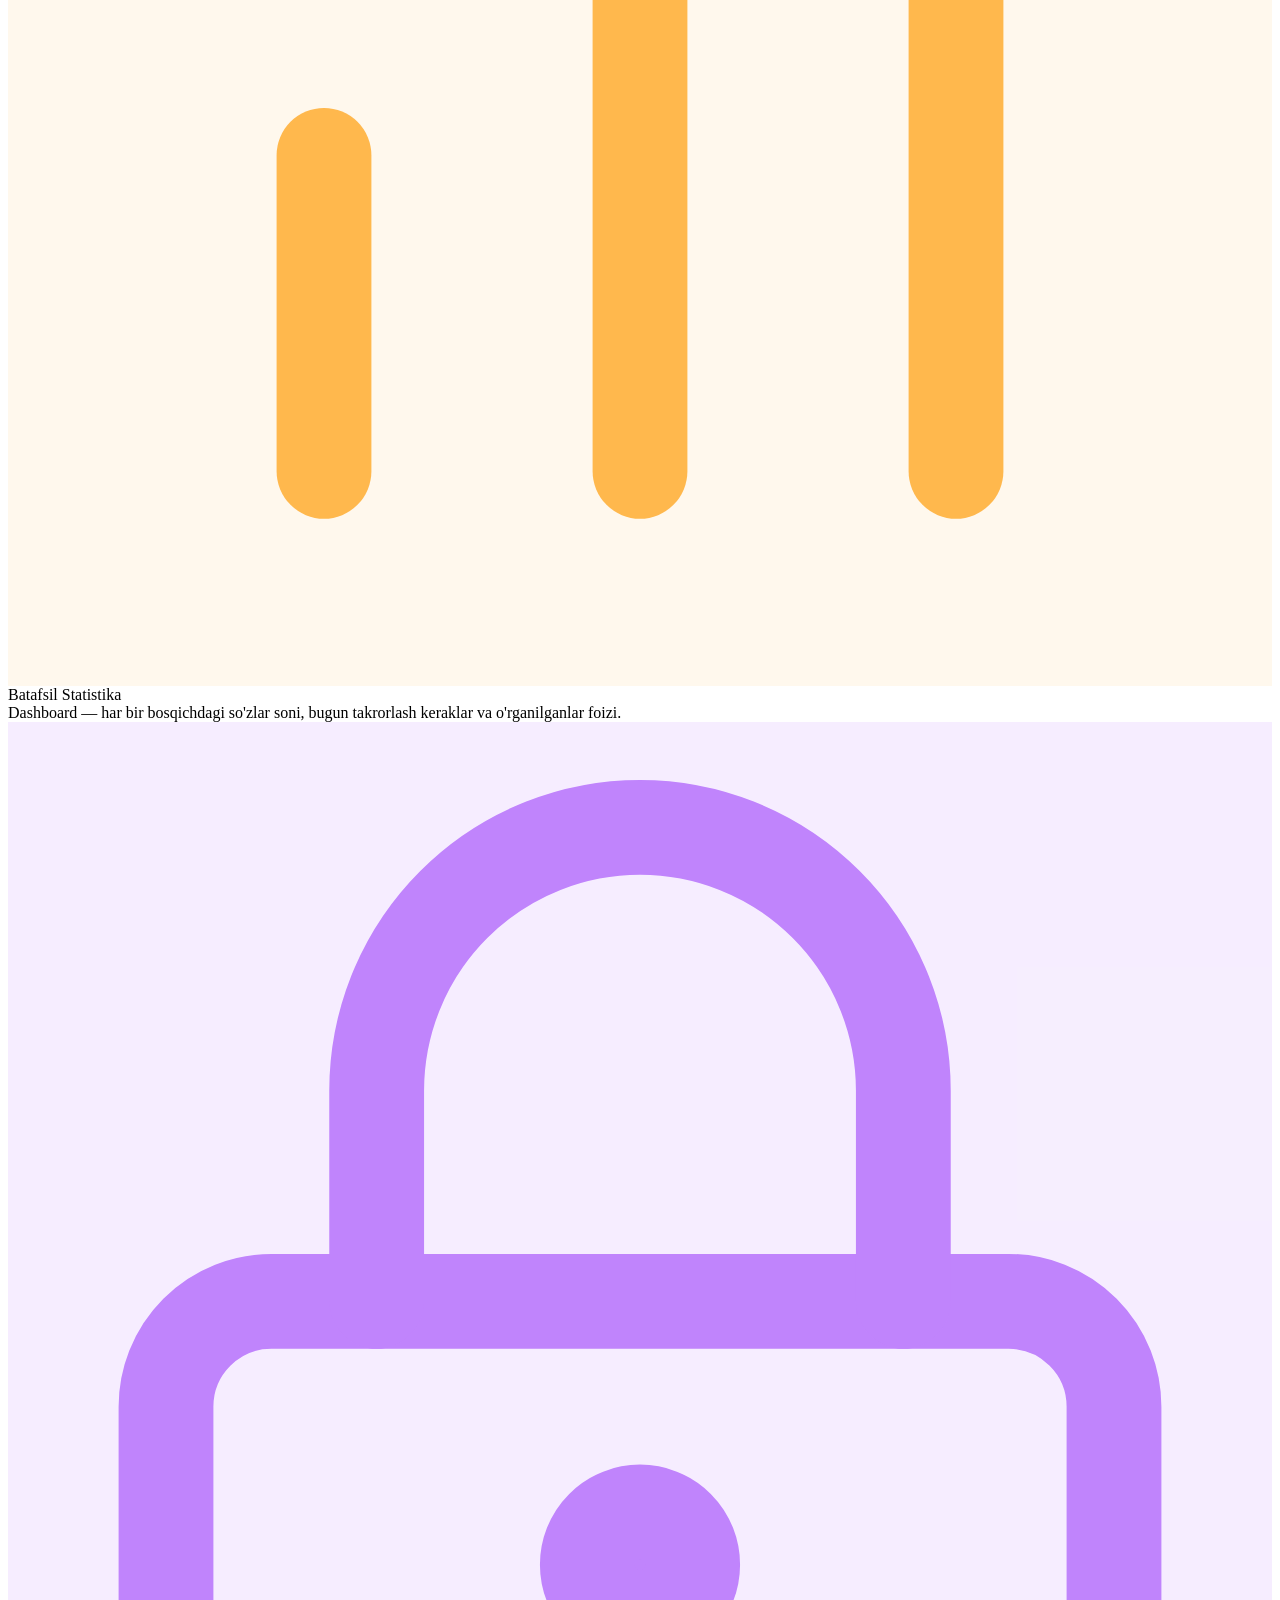
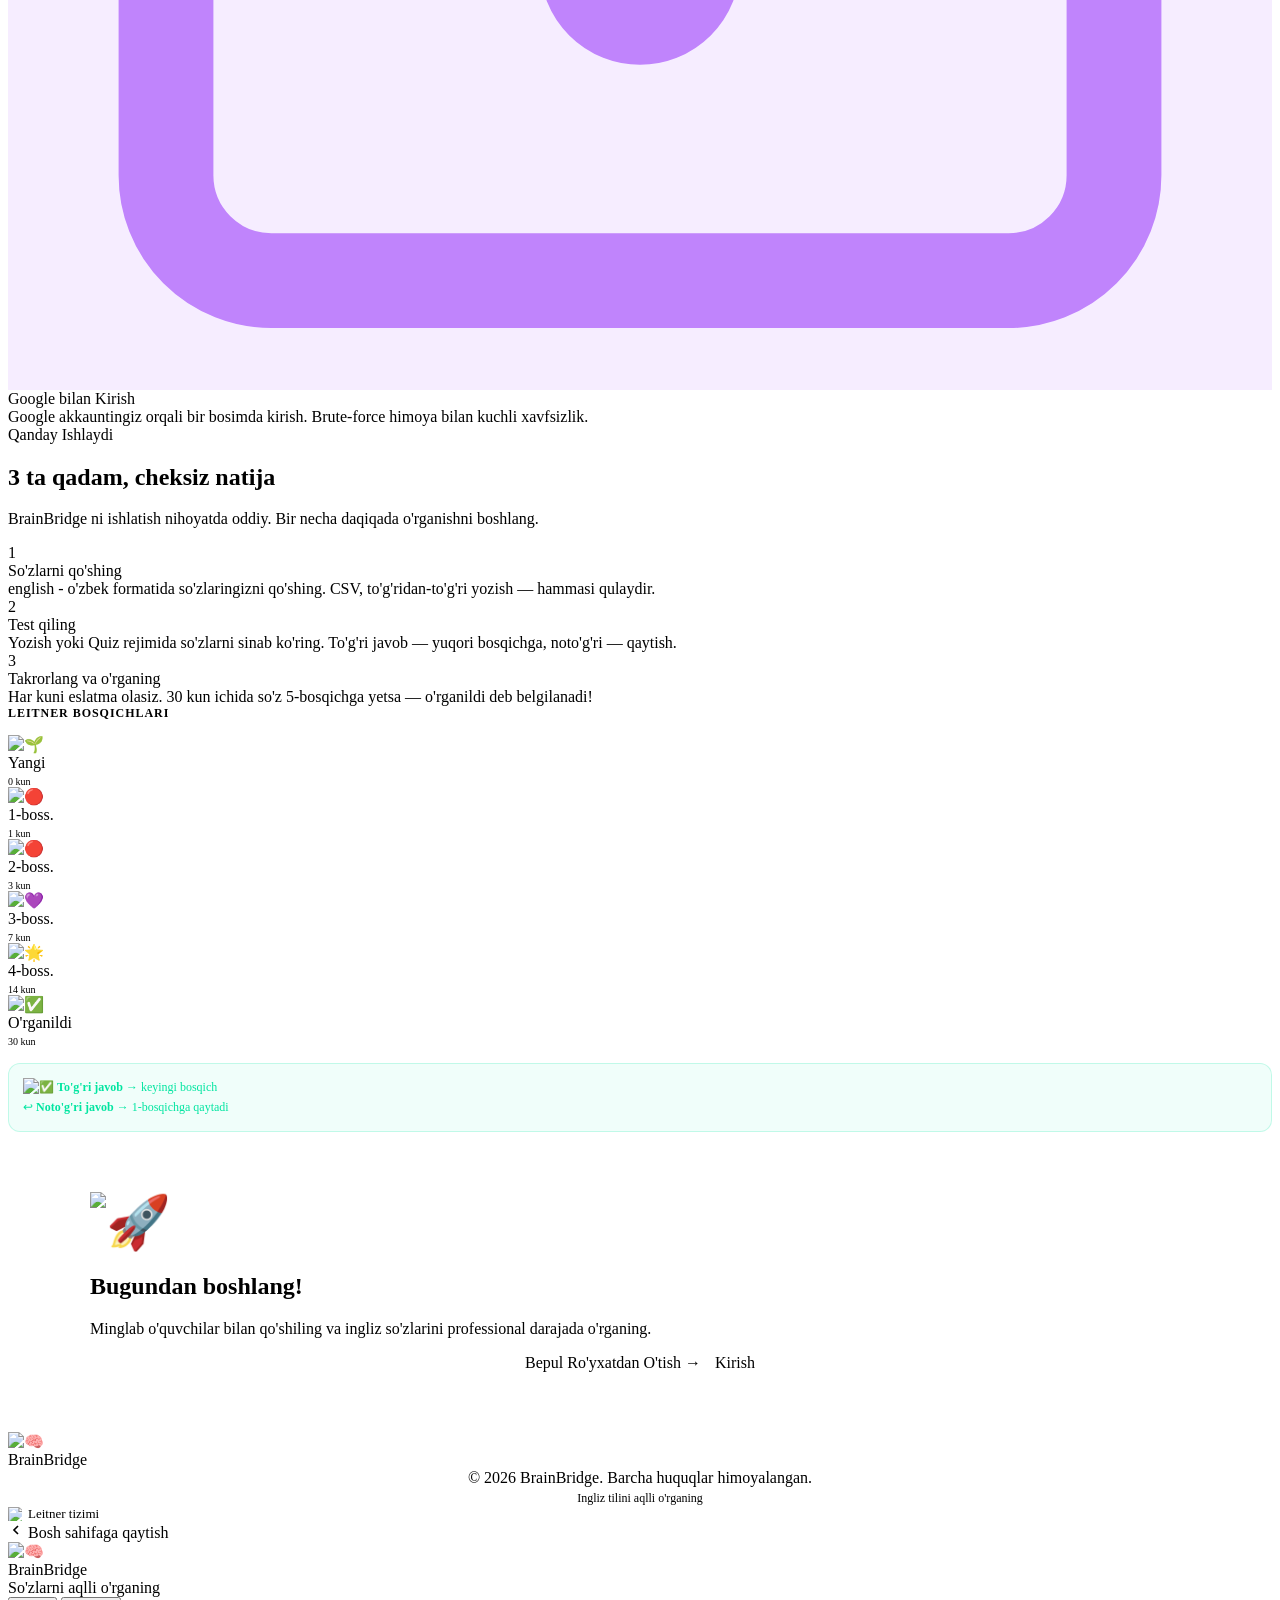
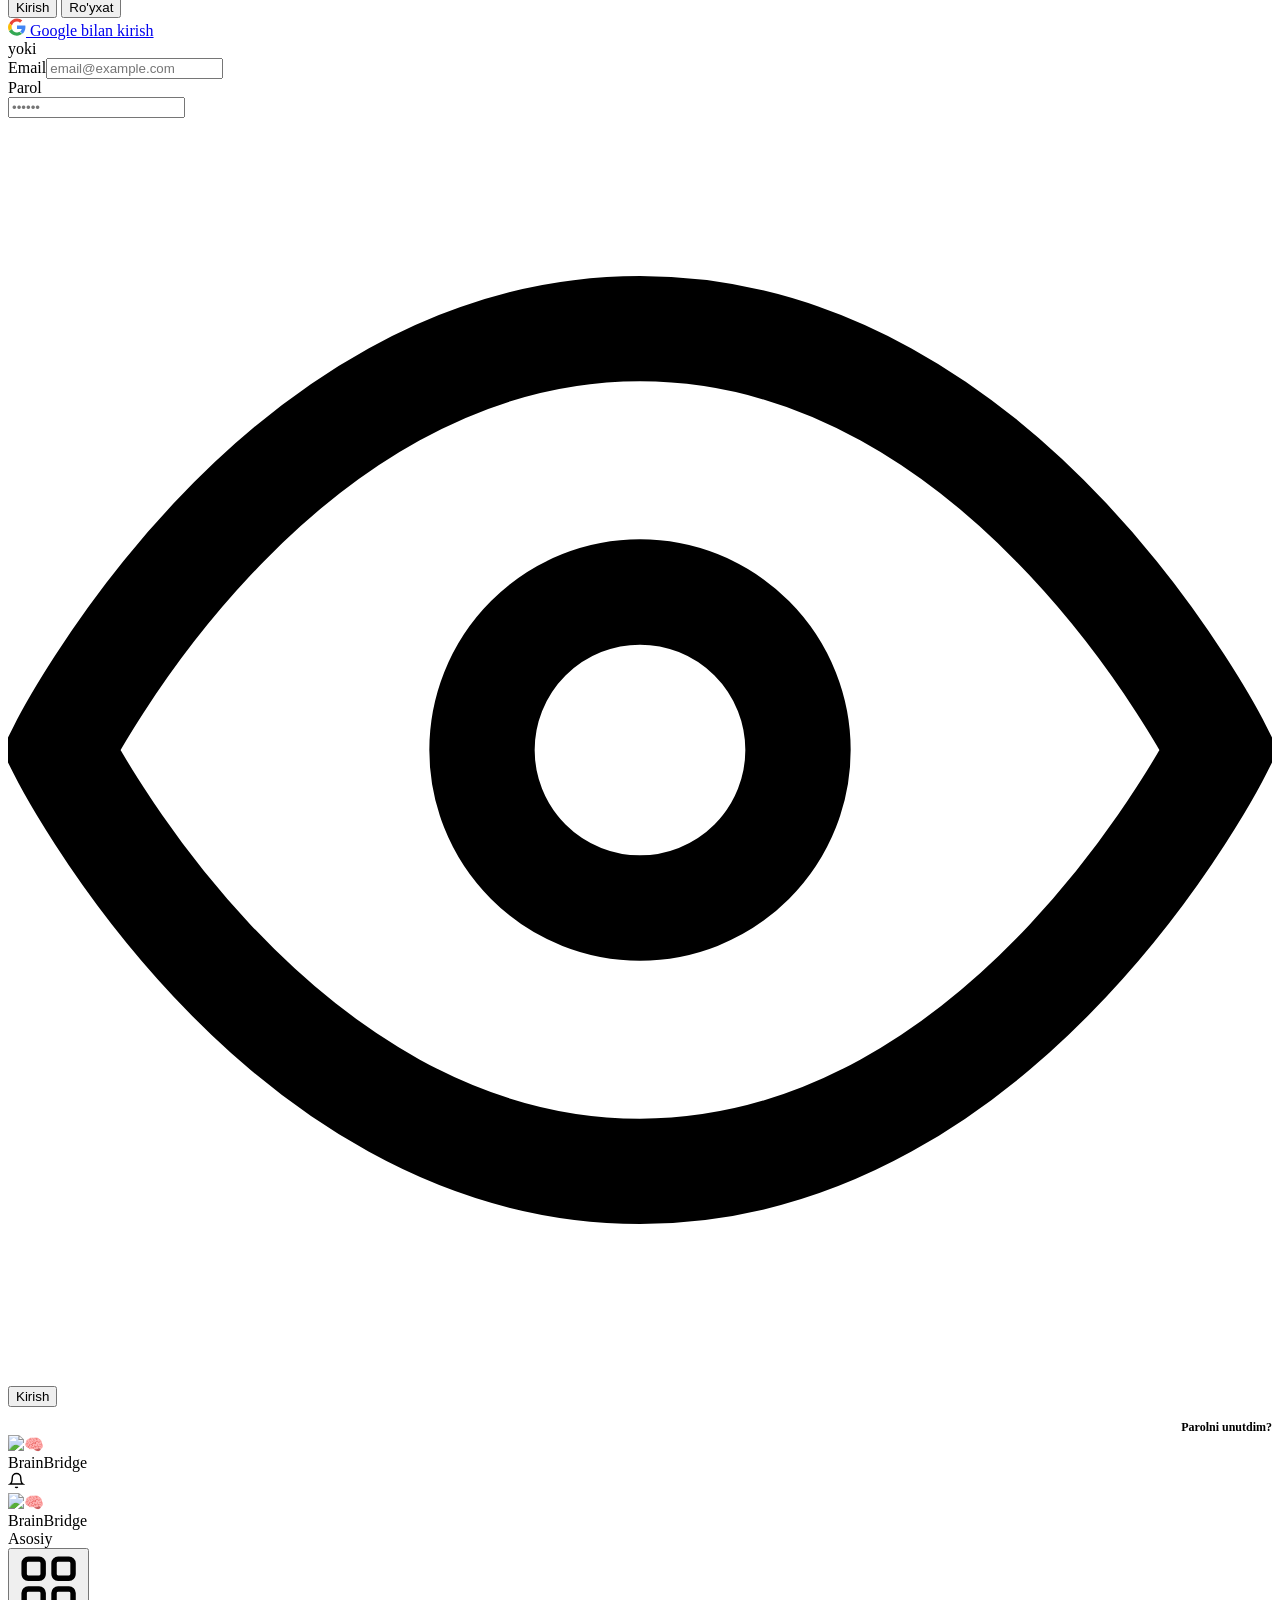
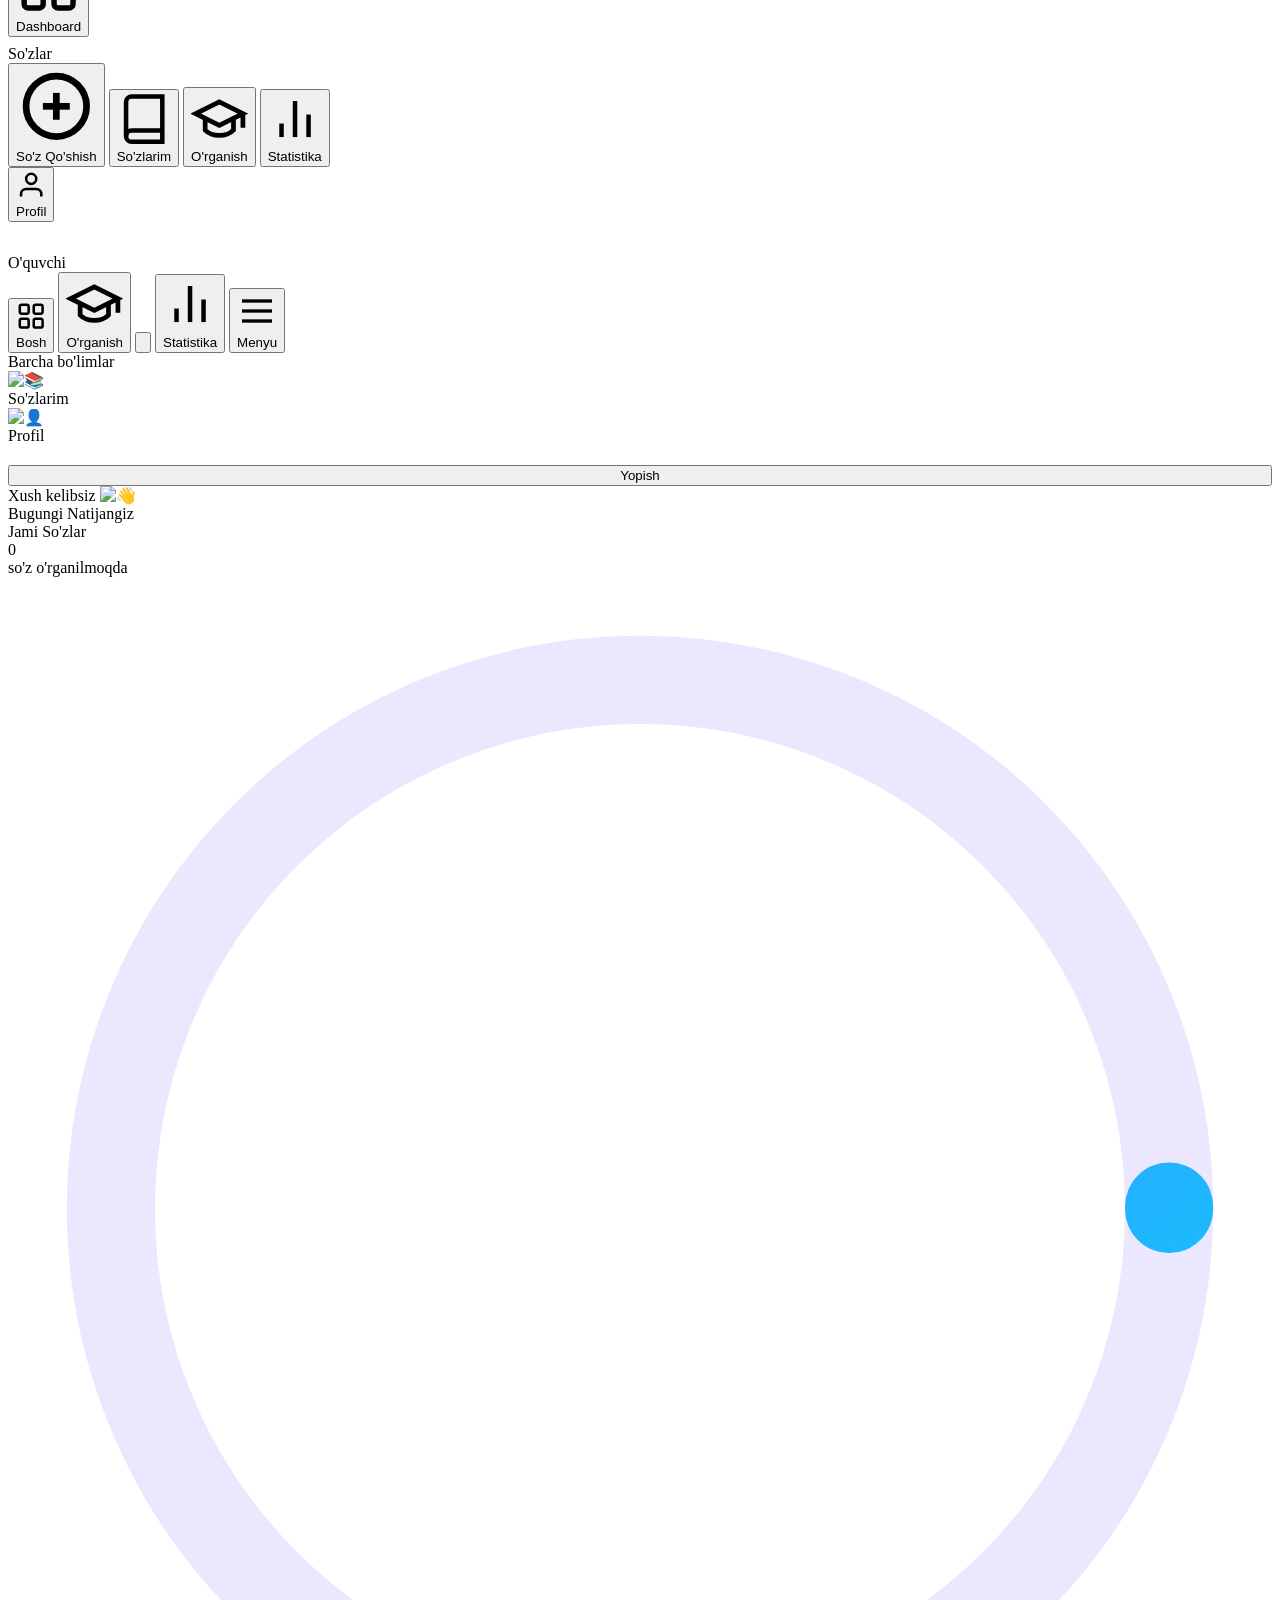
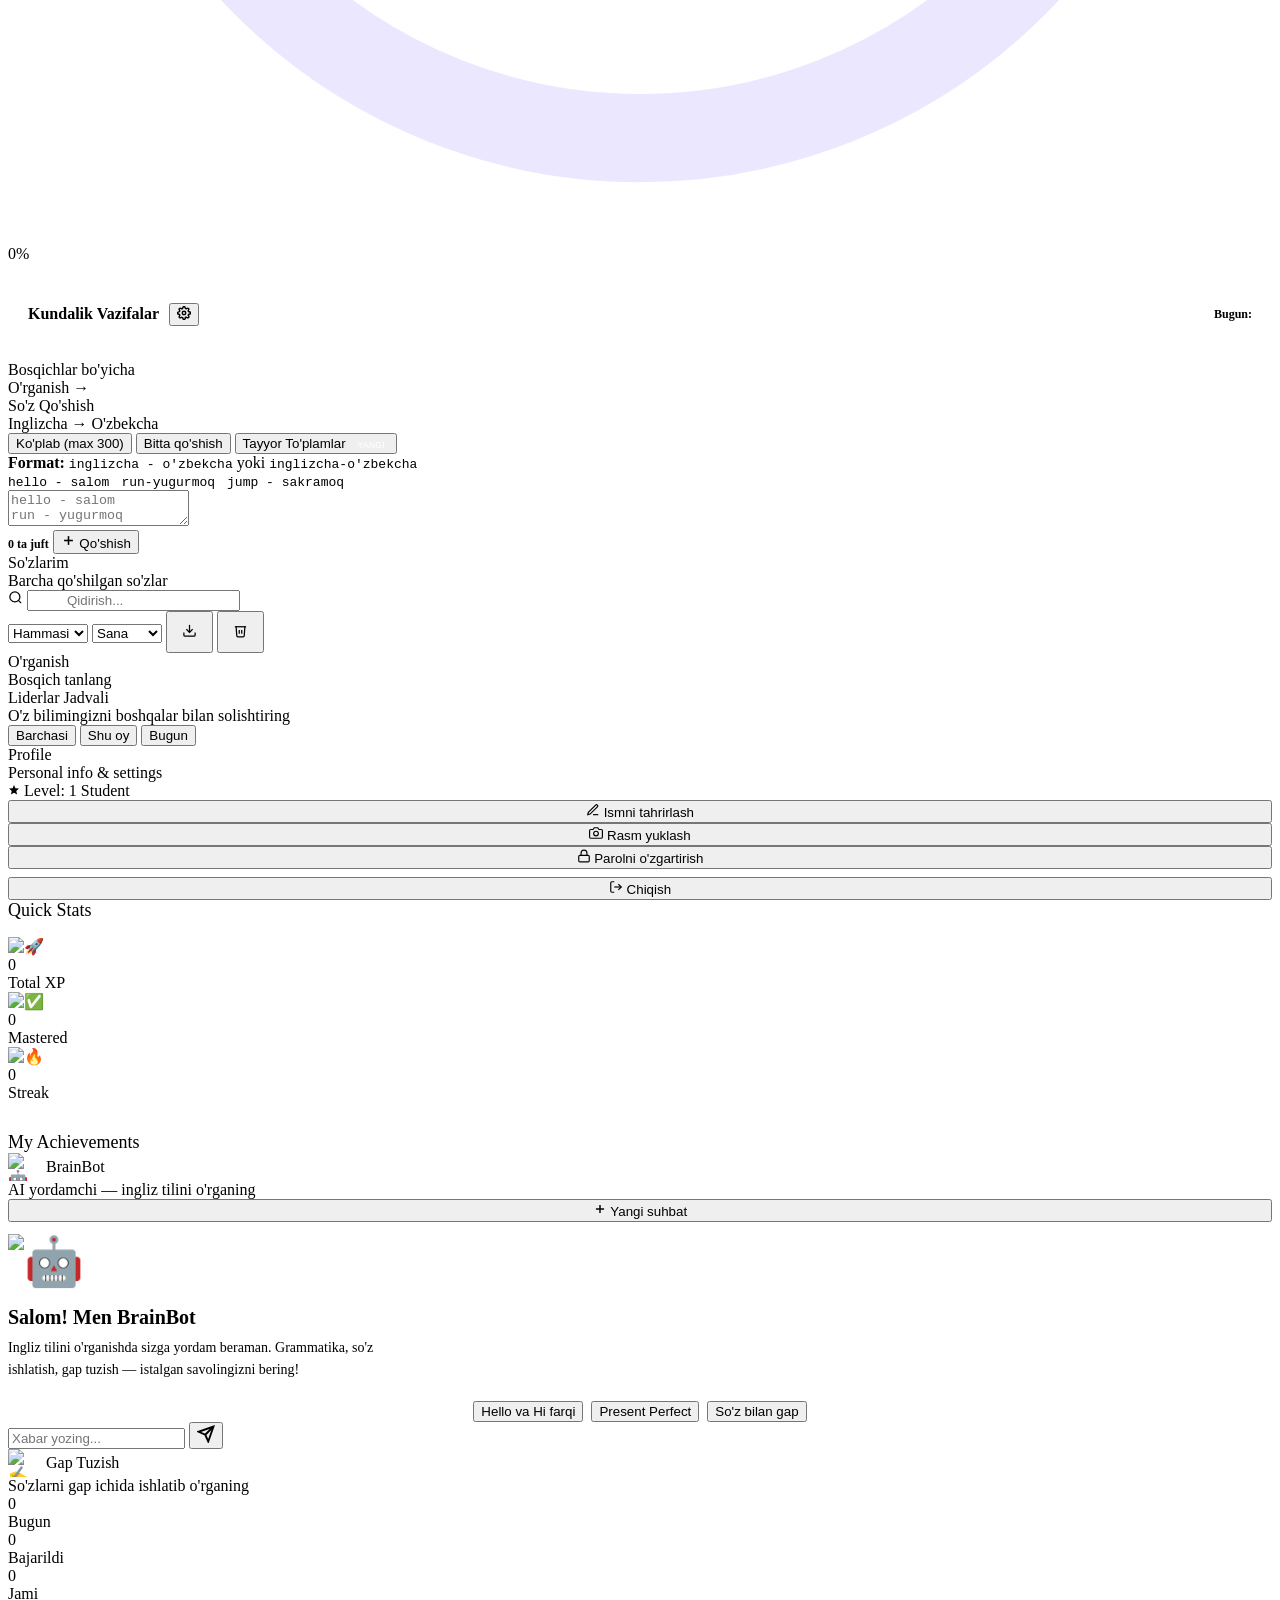
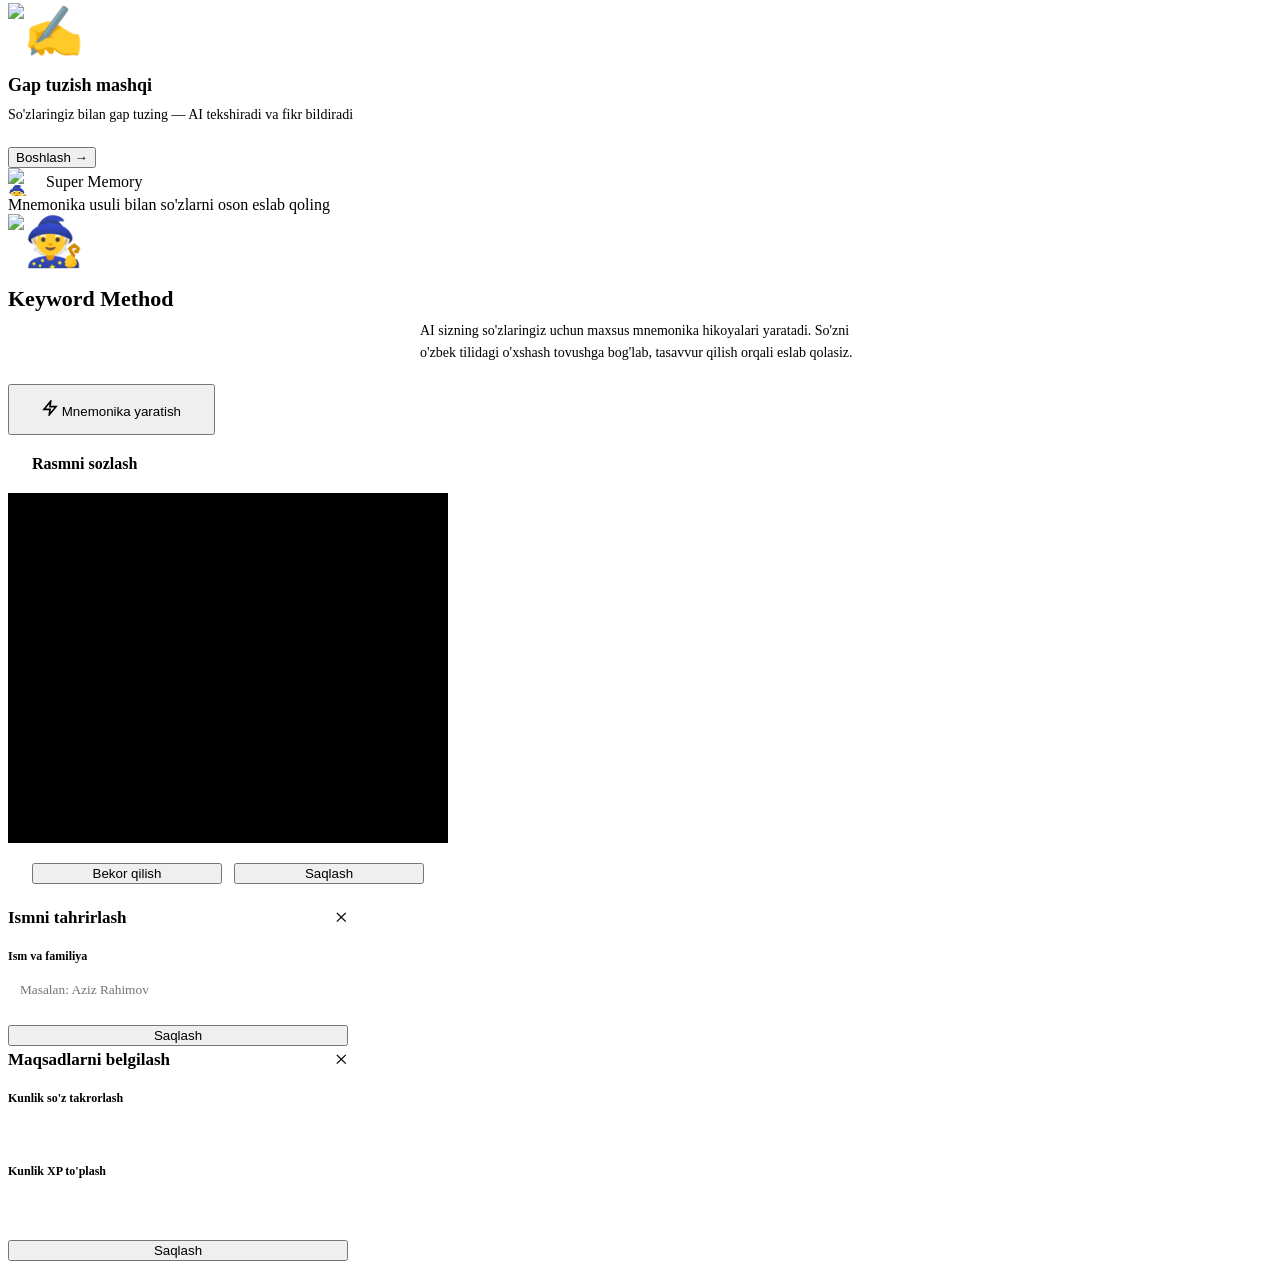
==== commit c089c55f: "BrainBridge v2.0: PDF export, Leitner fix, TTS, 304 seed words, route ordering fix, landing cleanup" ====
--- a/frontend/index.html
+++ b/frontend/index.html
@@ -5,13 +5,67 @@
 <meta name="viewport" content="width=device-width,initial-scale=1.0,maximum-scale=1.0,user-scalable=no"/>
 <meta name="mobile-web-app-capable" content="yes"/>
 <meta name="apple-mobile-web-app-capable" content="yes"/>
-<meta name="description" content="BrainBridge — ingliz so'zlarini aqlli takrorlash tizimi orqali tez va oson o'rganing. Leitner kartochkalar usuli bilan."/>
-<title>BrainBridge — So'zlarni Aqlli O'rganing</title>
+<meta name="apple-mobile-web-app-status-bar-style" content="black-translucent"/>
+<meta name="theme-color" content="#0d0d1a"/>
+
+<!-- ── SEO ──────────────────────────────────────────────── -->
+<title>BrainBridge — Ingliz So'zlarini Aqlli O'rganing</title>
+<meta name="description" content="BrainBridge — ilmiy isbotlangan Leitner intervalli takrorlash tizimi orqali ingliz so'zlarini tez va mustahkam yodlang. AI yordamchi, spelling mashqi va bepul boshlash."/>
+<meta name="keywords" content="ingliz tili, so'z yodlash, Leitner, flashcard, BrainBridge, AI, spelling, o'zbek"/>
+<meta name="robots" content="index, follow"/>
+<link rel="canonical" href="https://brainbridge.uz/"/>
+
+<!-- ── Open Graph (Facebook, Telegram) ──────────────────── -->
+<meta property="og:type"        content="website"/>
+<meta property="og:url"         content="https://brainbridge.uz/"/>
+<meta property="og:title"       content="BrainBridge — Ingliz So'zlarini Aqlli O'rganing"/>
+<meta property="og:description" content="Leitner algoritmi + AI bilan ingliz so'zlarini 3x tezroq yodlang. Bepul boshlang!"/>
+<meta property="og:image"       content="https://brainbridge.uz/img/og-cover.png"/>
+<meta property="og:image:width"  content="1200"/>
+<meta property="og:image:height" content="630"/>
+<meta property="og:locale"      content="uz_UZ"/>
+<meta property="og:site_name"   content="BrainBridge"/>
+
+<!-- ── Twitter Card ──────────────────────────────────────── -->
+<meta name="twitter:card"        content="summary_large_image"/>
+<meta name="twitter:title"       content="BrainBridge — Ingliz So'zlarini Aqlli O'rganing"/>
+<meta name="twitter:description" content="Leitner + AI bilan ingliz so'zlarini 3x tezroq yodlang."/>
+<meta name="twitter:image"       content="https://brainbridge.uz/img/og-cover.png"/>
+
+<!-- ── PWA ───────────────────────────────────────────────── -->
+<link rel="manifest" href="/manifest.json"/>
+<link rel="apple-touch-icon" href="/img/emojis/1f9e0.png"/>
+
+<!-- ── Structured Data (JSON-LD) ─────────────────────────── -->
+<script type="application/ld+json">
+{
+  "@context": "https://schema.org",
+  "@type": "WebApplication",
+  "name": "BrainBridge",
+  "description": "Ingliz so'zlarini Leitner algoritmi va AI yordamida o'rganing",
+  "url": "https://brainbridge.uz",
+  "applicationCategory": "EducationApplication",
+  "operatingSystem": "Web",
+  "offers": {
+    "@type": "Offer",
+    "price": "0",
+    "priceCurrency": "USD",
+    "availability": "https://schema.org/InStock"
+  },
+  "inLanguage": "uz"
+}
+</script>
+
+<!-- ── Fonts (preconnect for speed) ─────────────────────── -->
+<link rel="preconnect" href="https://fonts.googleapis.com"/>
+<link rel="preconnect" href="https://fonts.gstatic.com" crossorigin/>
 <link href="https://fonts.googleapis.com/css2?family=Inter:wght@300;400;500;600;700;800;900&display=swap" rel="stylesheet"/>
+
+<!-- ── Assets ─────────────────────────────────────────────── -->
 <link rel="stylesheet" href="https://cdnjs.cloudflare.com/ajax/libs/cropperjs/1.5.13/cropper.min.css">
-<script src="https://cdnjs.cloudflare.com/ajax/libs/cropperjs/1.5.13/cropper.min.js"></script>
+<script src="https://cdnjs.cloudflare.com/ajax/libs/cropperjs/1.5.13/cropper.min.js" defer></script>
 <link rel="icon" type="image/png" href="/img/emojis/1f9e0.png?v=28">
-<link rel="stylesheet" href="/css/style.css?v=28">
+<link rel="stylesheet" href="/css/style.css?v=30">
 </head>
 <body>
 
@@ -23,7 +77,7 @@
   <!-- Navbar -->
   <nav class="lnav">
     <div class="lnav-logo">
-      <div class="lnav-logo-icon"><img src="/img/emojis/1f9e0.png" class="apple-emoji" style="width:32px;height:32px;object-fit:contain" alt="🧠"></div>
+      <div class="lnav-logo-icon"><img src="/img/emojis/1f9e0.png" class="apple-emoji" style="width:24px;height:24px;object-fit:contain" alt="🧠"></div>
       BrainBridge
     </div>
     <div class="lnav-links">
@@ -71,20 +125,14 @@
       <div class="hero-btns">
         <div class="btn-hero-primary" onclick="openAuthPage('reg')">
           <svg width="18" height="18" viewBox="0 0 24 24" fill="none" stroke="currentColor" stroke-width="2.5"><path d="M13 2L3 14h9l-1 8 10-12h-9l1-8z"/></svg>
-          Bepul Boshlash
+          Ro'yxatdan o'tish
         </div>
         <div class="btn-hero-secondary" onclick="openAuthPage('login')">
           <svg width="18" height="18" viewBox="0 0 24 24" fill="none" stroke="currentColor" stroke-width="2"><path d="M15 3h4a2 2 0 0 1 2 2v14a2 2 0 0 1-2 2h-4"/><polyline points="10 17 15 12 10 7"/><line x1="15" y1="12" x2="3" y2="12"/></svg>
           Kirish
         </div>
       </div>
-      <div class="hero-stats">
-        <div class="hstat"><div class="hstat-val">6</div><div class="hstat-lbl">O'rganish bosqichi</div></div>
-        <div class="hstat" style="width:1px;height:40px;background:var(--bd2)"></div>
-        <div class="hstat"><div class="hstat-val">300+</div><div class="hstat-lbl">So'z bir batch da</div></div>
-        <div class="hstat" style="width:1px;height:40px;background:var(--bd2)"></div>
-        <div class="hstat"><div class="hstat-val">∞</div><div class="hstat-lbl">Bepul imkoniyatlar</div></div>
-      </div>
+      <p style="color:var(--tx2);font-size:14px;margin-top:16px;">🎁 Yangi foydalanuvchilar uchun barcha funksiyalar bepul!</p>
     </div>
   </section>
 
@@ -131,72 +179,7 @@
     </div>
   </div>
 
-  <!-- NEW FEATURES SHOWCASE -->
-  <div style="background:linear-gradient(180deg,var(--bg) 0%,rgba(124,92,252,.05) 100%);border-top:1px solid var(--bd);padding:60px 0">
-    <div class="section">
-      <div class="sec-head">
-        <div class="sec-tag" style="background:linear-gradient(135deg,rgba(0,212,255,.15),rgba(124,92,252,.15));color:#00d4ff;border-color:rgba(0,212,255,.3)">Yangi Funksiyalar</div>
-        <h2 class="sec-title">Endi yanada kuchliroq</h2>
-        <p class="sec-sub">Spelling mashqi, AI yordamchi va boshqa xususiyatlar bilan ingliz tilini yanada samarali o'rganing.</p>
-      </div>
-      <div class="nf-grid">
-
-        <!-- Spelling Card -->
-        <div class="nf-card" onmouseover="this.style.transform='translateY(-4px)';this.style.borderColor='rgba(0,229,160,.5)'" onmouseout="this.style.transform='';this.style.borderColor='var(--bd2)'">
-          <div class="nf-glow" style="background:radial-gradient(circle,rgba(0,229,160,.1) 0%,transparent 70%)"></div>
-          <div class="nf-icon" style="background:linear-gradient(135deg,rgba(0,229,160,.2),rgba(0,212,255,.1))">
-            <svg width="26" height="26" viewBox="0 0 24 24" fill="none" stroke="#00e5a0" stroke-width="2"><polygon points="11 5 6 9 2 9 2 15 6 15 11 19 11 5"/><path d="M19.07 4.93a10 10 0 0 1 0 14.14"/><path d="M15.54 8.46a5 5 0 0 1 0 7.07"/></svg>
-          </div>
-          <div class="nf-head">
-            <div class="nf-title">Spelling Mashqi</div>
-            <span class="nf-badge" style="background:linear-gradient(135deg,#00e5a0,#00d4ff);color:#000">YANGI</span>
-          </div>
-          <p class="nf-desc">So'zni ingliz tilida tinglang va harflab yozing. American va British aksent, yurakcha tizimi bilan.</p>
-          <div class="nf-tags">
-            <span class="nf-tag"><svg width="10" height="10" viewBox="0 0 24 24" fill="none" stroke="currentColor" stroke-width="2"><circle cx="12" cy="12" r="10"/><polyline points="12 6 12 12 16 14"/></svg> Audio</span>
-            <span class="nf-tag"><svg width="10" height="10" viewBox="0 0 24 24" fill="none" stroke="#ff4d6d" stroke-width="2"><path d="M20.84 4.61a5.5 5.5 0 0 0-7.78 0L12 5.67l-1.06-1.06a5.5 5.5 0 0 0-7.78 7.78l1.06 1.06L12 21.23l7.78-7.78 1.06-1.06a5.5 5.5 0 0 0 0-7.78z"/></svg> 3 yurak</span>
-            <span class="nf-tag"><svg width="10" height="10" viewBox="0 0 24 24" fill="none" stroke="currentColor" stroke-width="2"><polyline points="22 12 18 12 15 21 9 3 6 12 2 12"/></svg> Streak</span>
-          </div>
-        </div>
-
-        <!-- BrainBot Card -->
-        <div class="nf-card" onmouseover="this.style.transform='translateY(-4px)';this.style.borderColor='rgba(124,92,252,.6)'" onmouseout="this.style.transform='';this.style.borderColor='var(--bd2)'">
-          <div class="nf-glow" style="background:radial-gradient(circle,rgba(124,92,252,.1) 0%,transparent 70%)"></div>
-          <div class="nf-icon" style="background:linear-gradient(135deg,rgba(124,92,252,.2),rgba(0,212,255,.1))">
-            <svg width="26" height="26" viewBox="0 0 24 24" fill="none" stroke="#9b7dff" stroke-width="2"><path d="M12 2a10 10 0 0 1 10 10c0 5.52-4.48 10-10 10a9.96 9.96 0 0 1-5.08-1.38L2 22l1.38-4.92A9.96 9.96 0 0 1 2 12 10 10 0 0 1 12 2z"/><path d="M8 10h8M8 14h5"/></svg>
-          </div>
-          <div class="nf-head">
-            <div class="nf-title">BrainBot AI</div>
-            <span class="nf-badge" style="background:linear-gradient(135deg,#7c5cfc,#00d4ff);color:#fff">AI</span>
-          </div>
-          <p class="nf-desc">Grammar, writing tekshirish, idioma tahlili, rasm orqali so'z qo'shish — hammasi bir joyda.</p>
-          <div class="nf-tags">
-            <span class="nf-tag"><svg width="10" height="10" viewBox="0 0 24 24" fill="none" stroke="currentColor" stroke-width="2"><path d="M11 4H4a2 2 0 0 0-2 2v14a2 2 0 0 0 2 2h14a2 2 0 0 0 2-2v-7"/><path d="M18.5 2.5a2.121 2.121 0 0 1 3 3L12 15l-4 1 1-4 9.5-9.5z"/></svg> Writing</span>
-            <span class="nf-tag"><svg width="10" height="10" viewBox="0 0 24 24" fill="none" stroke="currentColor" stroke-width="2"><path d="M2 3h6a4 4 0 0 1 4 4v14a3 3 0 0 0-3-3H2z"/><path d="M22 3h-6a4 4 0 0 0-4 4v14a3 3 0 0 1 3-3h7z"/></svg> Grammar</span>
-            <span class="nf-tag"><svg width="10" height="10" viewBox="0 0 24 24" fill="none" stroke="currentColor" stroke-width="2"><rect x="3" y="3" width="18" height="18" rx="2"/><circle cx="8.5" cy="8.5" r="1.5"/><polyline points="21 15 16 10 5 21"/></svg> Rasm</span>
-          </div>
-        </div>
-
-        <!-- Gap Tuzish Card -->
-        <div class="nf-card" onmouseover="this.style.transform='translateY(-4px)';this.style.borderColor='rgba(255,184,77,.5)'" onmouseout="this.style.transform='';this.style.borderColor='var(--bd2)'">
-          <div class="nf-glow" style="background:radial-gradient(circle,rgba(255,184,77,.1) 0%,transparent 70%)"></div>
-          <div class="nf-icon" style="background:linear-gradient(135deg,rgba(255,184,77,.2),rgba(255,77,109,.1))">
-            <svg width="26" height="26" viewBox="0 0 24 24" fill="none" stroke="#ffb84d" stroke-width="2"><path d="M21 15a2 2 0 0 1-2 2H7l-4 4V5a2 2 0 0 1 2-2h14a2 2 0 0 1 2 2z"/><path d="M8 10h8M8 14h5"/></svg>
-          </div>
-          <div class="nf-head">
-            <div class="nf-title">Gap Tuzish AI</div>
-            <span class="nf-badge" style="background:linear-gradient(135deg,#ffb84d,#ff4d6d);color:#fff">AI</span>
-          </div>
-          <p class="nf-desc">So'zlaringiz bilan inglizcha gap tuzing. AI to'g'riligini tekshirib, xatolarni tushuntiradi.</p>
-          <div class="nf-tags">
-            <span class="nf-tag"><svg width="10" height="10" viewBox="0 0 24 24" fill="none" stroke="currentColor" stroke-width="2"><rect x="2" y="3" width="20" height="14" rx="2"/><path d="M8 21h8M12 17v4"/></svg> Leitner</span>
-            <span class="nf-tag"><svg width="10" height="10" viewBox="0 0 24 24" fill="none" stroke="currentColor" stroke-width="2"><path d="M21 15a2 2 0 0 1-2 2H7l-4 4V5a2 2 0 0 1 2-2h14a2 2 0 0 1 2 2z"/></svg> Feedback</span>
-          </div>
-        </div>
-
-      </div>
-    </div>
-  </div>
+  <!-- NEW FEATURES SHOWCASE removed -->
   <!-- How It Works -->
   <div id="howitworks">
     <div class="section">
@@ -249,6 +232,7 @@
       </div>
     </div>
   </div>
+
 
   <!-- CTA Section -->
   <div style="padding:60px 5vw">
@@ -273,9 +257,31 @@
       <div class="footer-logo-icon"><img src="/img/emojis/1f9e0.png" class="apple-emoji" alt="🧠"></div>
       BrainBridge
     </div>
-    <div class="footer-copy">© 2025 BrainBridge. Barcha huquqlar himoyalangan.</div>
-    <div style="font-size:13px;color:var(--tx3)">Leitner tizimi bilan o'rganing</div>
+    <div style="display:flex;flex-direction:column;gap:4px;text-align:center">
+      <div class="footer-copy">© <span id="year">2026</span> BrainBridge. Barcha huquqlar himoyalangan.</div>
+      <div style="font-size:12px;color:var(--tx3)">Ingliz tilini aqlli o'rganing</div>
+    </div>
+    <div style="font-size:13px;color:var(--tx3);display:flex;align-items:center;gap:6px">
+      <img src="/img/emojis/26a1.png" class="apple-emoji" style="width:14px;height:14px" alt="⚡">
+      Leitner tizimi
+    </div>
   </footer>
+  
+  <script>
+    // Dinamik yil
+    document.getElementById('year').innerText = new Date().getFullYear();
+    
+    // Public statslarni API dan olish
+    fetch('/api/stats/public')
+      .then(res => res.json())
+      .then(data => {
+        if (data.ok) {
+          document.getElementById('statUsers').innerText = data.total_users + "+";
+          document.getElementById('statWords').innerText = data.total_words + "+";
+        }
+      })
+      .catch(err => console.error("Stats xatosi", err));
+  </script>
 </div>
 
 <!-- ═══════════════════════════════════════════════
@@ -310,7 +316,7 @@
         <div class="fld">
           <label class="lbl">Parol</label>
           <div class="pass-grp">
-            <input class="inp with-toggle" type="password" id="l-p" placeholder="••••••" autocomplete="current-password"/>
+            <input class="inp with-toggle" type="password" id="l-p" placeholder="••••••" autocomplete="current-password" onkeydown="if(event.key==='Enter')doLogin()"/>
             <div class="pass-toggle" onclick="togglePass('l-p',this)"><svg viewBox="0 0 24 24" fill="none" stroke="currentColor" stroke-width="2"><path d="M1 12s4-8 11-8 11 8 11 8-4 8-11 8-11-8-11-8z"/><circle cx="12" cy="12" r="3"/></svg></div>
           </div>
         </div>
@@ -384,7 +390,7 @@
 
   <nav class="sb">
     <div class="sb-logo-row">
-      <div class="sb-logo-icon"><img src="/img/emojis/1f9e0.png" class="apple-emoji" style="width:32px;height:32px;object-fit:contain" alt="🧠"></div>
+      <div class="sb-logo-icon"><img src="/img/emojis/1f9e0.png" class="apple-emoji" style="width:24px;height:24px;object-fit:contain" alt="🧠"></div>
       <div class="sb-logo">BrainBridge</div>
     </div>
 
@@ -402,17 +408,12 @@
     <button class="nav" data-p="learn" onclick="go('learn')">
       <svg viewBox="0 0 24 24" fill="none" stroke="currentColor" stroke-width="2"><path d="M22 10v6M2 10l10-5 10 5-10 5z"/><path d="M6 12v5c3 3 9 3 12 0v-5"/></svg>O'rganish
     </button>
-    <button class="nav" data-p="sentences" onclick="go('sentences')">
-      <svg viewBox="0 0 24 24" fill="none" stroke="currentColor" stroke-width="2"><path d="M21 15a2 2 0 0 1-2 2H7l-4 4V5a2 2 0 0 1 2-2h14a2 2 0 0 1 2 2z"/></svg>Gap Tuzish <span id="sb-ai-badge" style="margin-left:auto;font-size:9px;background:linear-gradient(135deg,#7c5cfc,#00d4ff);color:#fff;padding:2px 6px;border-radius:99px;font-weight:800">AI</span>
-    </button>
-    <button class="nav" data-p="spelling" onclick="go('spelling')">
-      <svg viewBox="0 0 24 24" fill="none" stroke="currentColor" stroke-width="2"><path d="M12 20h9"/><path d="M16.5 3.5a2.121 2.121 0 0 1 3 3L7 19l-4 1 1-4L16.5 3.5z"/></svg>Spelling Mashqi
-    </button>
     <button class="nav" data-p="stats" onclick="go('stats')">
       <svg viewBox="0 0 24 24" fill="none" stroke="currentColor" stroke-width="2"><path d="M18 20V10"/><path d="M12 20V4"/><path d="M6 20v-6"/></svg>Statistika
     </button>
-    <button class="nav" data-p="aichat" onclick="go('aichat')">
-      <svg viewBox="0 0 24 24" fill="none" stroke="currentColor" stroke-width="2"><path d="M12 2a10 10 0 0 1 10 10c0 5.52-4.48 10-10 10a9.96 9.96 0 0 1-5.08-1.38L2 22l1.38-4.92A9.96 9.96 0 0 1 2 12 10 10 0 0 1 12 2z"/><path d="M8 10h8M8 14h5"/></svg>BrainBot <span style="margin-left:auto;font-size:9px;background:linear-gradient(135deg,#00d4ff,#7c5cfc);color:#fff;padding:2px 6px;border-radius:99px;font-weight:800">AI</span>
+
+    <button class="nav" id="nav-admin" style="display:none" onclick="location.href='/admin'">
+      <svg viewBox="0 0 24 24" fill="none" stroke="currentColor" stroke-width="2"><rect x="3" y="11" width="18" height="11" rx="2" ry="2"/><path d="M7 11V7a5 5 0 0 1 10 0v4"/></svg>Admin Panel
     </button>
 
     <div class="sb-foot">
@@ -460,21 +461,14 @@
           <div class="m-item-icon"><img src="/img/emojis/1f4da.png" class="apple-emoji" alt="📚"></div>
           <div class="m-item-label">So'zlarim</div>
         </div>
-        <div class="m-item" onclick="go('sentences');toggleMenu(false)">
-          <div class="m-item-icon"><img src="/img/emojis/1f916.png" class="apple-emoji" alt="🤖"></div>
-          <div class="m-item-label">Gap AI</div>
-        </div>
-        <div class="m-item" onclick="go('spelling');toggleMenu(false)">
-          <div class="m-item-icon"><img src="/img/emojis/270d-fe0f.png" class="apple-emoji" alt="✍">️</div>
-          <div class="m-item-label">Spelling</div>
-        </div>
-        <div class="m-item" onclick="go('aichat');toggleMenu(false)">
-          <div class="m-item-icon"><img src="/img/emojis/1f916.png" class="apple-emoji" alt="🤖"></div>
-          <div class="m-item-label">BrainBot</div>
-        </div>
+
         <div class="m-item" onclick="go('profile');toggleMenu(false)">
           <div class="m-item-icon"><img src="/img/emojis/1f464.png" class="apple-emoji" alt="👤"></div>
           <div class="m-item-label">Profil</div>
+        </div>
+        <div class="m-item" id="mob-admin" style="display:none" onclick="location.href='/admin'">
+          <div class="m-item-icon"><img src="/img/emojis/1f511.png" class="apple-emoji" alt="🔑"></div>
+          <div class="m-item-label">Admin</div>
         </div>
       </div>
       <button class="btn btn-ghost" style="width:100%; margin-top:20px" onclick="toggleMenu(false)">Yopish</button>
@@ -527,36 +521,7 @@
         </div>
         <div class="box-dash" id="box-dash"></div>
       </div>
-      <!-- NEW FEATURES SECTION -->
-      <div class="divider" style="margin-top:8px">
-        <div class="section-header">
-          <div class="sec-title2">Yangi Funksiyalar</div>
-        </div>
-        <div style="display:grid;grid-template-columns:1fr 1fr;gap:10px">
-          <!-- Spelling card -->
-          <div onclick="go('spelling')" style="background:var(--bg2);border:1px solid var(--bd2);border-radius:16px;padding:16px;cursor:pointer;transition:all .2s;position:relative;overflow:hidden" onmouseover="this.style.borderColor='var(--p)'" onmouseout="this.style.borderColor='var(--bd2)'">
-            <div style="position:absolute;top:0;right:0;width:70px;height:70px;background:linear-gradient(135deg,rgba(124,92,252,.15),rgba(0,212,255,.1));border-radius:0 16px 0 70px"></div>
-            <div style="margin-bottom:10px"><svg width="22" height="22" viewBox="0 0 24 24" fill="none" stroke="#00e5a0" stroke-width="2"><polygon points="11 5 6 9 2 9 2 15 6 15 11 19 11 5"/><path d="M19.07 4.93a10 10 0 0 1 0 14.14"/><path d="M15.54 8.46a5 5 0 0 1 0 7.07"/></svg></div>
-            <div style="font-weight:800;font-size:14px;color:var(--tx);margin-bottom:3px">Spelling Mashqi</div>
-            <div style="font-size:11px;color:var(--tx3);line-height:1.4">So'zni eshit va harflab yoz</div>
-            <div style="margin-top:10px;display:flex;align-items:center;gap:4px">
-              <span style="font-size:10px;background:linear-gradient(135deg,#00e5a0,#00d4ff);color:#000;padding:2px 8px;border-radius:99px;font-weight:800">YANGI</span>
-              <span style="font-size:10px;color:var(--tx3)">US + GB aksent</span>
-            </div>
-          </div>
-          <!-- BrainBot card -->
-          <div onclick="go('aichat')" style="background:var(--bg2);border:1px solid var(--bd2);border-radius:16px;padding:16px;cursor:pointer;transition:all .2s;position:relative;overflow:hidden" onmouseover="this.style.borderColor='var(--p)'" onmouseout="this.style.borderColor='var(--bd2)'">
-            <div style="position:absolute;top:0;right:0;width:70px;height:70px;background:linear-gradient(135deg,rgba(0,212,255,.15),rgba(124,92,252,.1));border-radius:0 16px 0 70px"></div>
-            <div style="margin-bottom:10px"><svg width="22" height="22" viewBox="0 0 24 24" fill="none" stroke="#9b7dff" stroke-width="2"><path d="M12 2a10 10 0 0 1 10 10c0 5.52-4.48 10-10 10a9.96 9.96 0 0 1-5.08-1.38L2 22l1.38-4.92A9.96 9.96 0 0 1 2 12 10 10 0 0 1 12 2z"/><path d="M8 10h8M8 14h5"/></svg></div>
-            <div style="font-weight:800;font-size:14px;color:var(--tx);margin-bottom:3px">BrainBot AI</div>
-            <div style="font-size:11px;color:var(--tx3);line-height:1.4">Grammar, writing, idioma tahlili</div>
-            <div style="margin-top:10px;display:flex;align-items:center;gap:4px">
-              <span style="font-size:10px;background:linear-gradient(135deg,#00d4ff,#7c5cfc);color:#fff;padding:2px 8px;border-radius:99px;font-weight:800">AI</span>
-              <span style="font-size:10px;color:var(--tx3)">Ilg'or AI yordamchi</span>
-            </div>
-          </div>
-        </div>
-      </div>
+      <!-- NEW FEATURES SECTION removed -->
     </div>
 
     <!-- ADD -->
@@ -569,6 +534,7 @@
         <div class="add-tabs">
           <button class="add-tab on" onclick="addTab('bulk')">Ko'plab (max 300)</button>
           <button class="add-tab" onclick="addTab('single')">Bitta qo'shish</button>
+          <button class="add-tab" onclick="addTab('decks')">Tayyor To'plamlar <span style="background:var(--p);color:#fff;font-size:9px;padding:2px 4px;border-radius:4px;margin-left:4px">YANGI</span></button>
         </div>
         <div id="bulk-a">
           <div class="hint"><strong>Format:</strong> <code>inglizcha - o'zbekcha</code> yoki <code>inglizcha-o'zbekcha</code><br><code>hello - salom</code> &nbsp; <code>run-yugurmoq</code> &nbsp; <code>jump - sakramoq</code></div>
@@ -591,6 +557,13 @@
           </button>
           <div id="single-res"></div>
         </div>
+
+        <div id="decks-a" style="display:none">
+          <div class="hint">Professionallar tomonidan tuzilgan tayyor lug'at to'plamlarini bir marta bosish orqali qo'shib oling.</div>
+          <div id="decks-list" style="display:grid;gap:12px;margin-top:16px">
+            <div style="text-align:center;padding:20px"><div class="spin" style="margin:0 auto"></div></div>
+          </div>
+        </div>
       </div>
     </div>
 
@@ -607,6 +580,12 @@
         </div>
         <select class="sel" id="w-b" onchange="loadWords()"><option value="">Hammasi</option><option value="0">Yangi</option><option value="1">1-bosqich</option><option value="2">2-bosqich</option><option value="3">3-bosqich</option><option value="4">4-bosqich</option><option value="5">O'rganildi</option></select>
         <select class="sel" id="w-o" onchange="loadWords()"><option value="date">Sana</option><option value="box">Bosqich</option></select>
+        <button class="btn btn-ghost" onclick="exportWords()" title="Eksport" style="padding:10px 14px">
+          <svg width="15" height="15" viewBox="0 0 24 24" fill="none" stroke="currentColor" stroke-width="2"><path d="M21 15v4a2 2 0 0 1-2 2H5a2 2 0 0 1-2-2v-4"/><polyline points="7 10 12 15 17 10"/><line x1="12" y1="15" x2="12" y2="3"/></svg>
+        </button>
+        <button class="btn btn-danger" onclick="clearAllWords()" title="Hammasini o'chirish" style="padding:10px 14px">
+          <svg width="15" height="15" viewBox="0 0 24 24" fill="none" stroke="currentColor" stroke-width="2"><polyline points="3 6 5 6 21 6"/><path d="M19 6l-1 14a2 2 0 0 1-2 2H8a2 2 0 0 1-2-2L5 6"/><path d="M10 11v6M14 11v6"/></svg>
+        </button>
       </div>
       <div id="wlist" class="wlist"></div>
     </div>
@@ -651,90 +630,6 @@
       </div>
     </div>
 
-    <!-- SENTENCES -->
-    <div class="page" id="p-sentences">
-      <div class="ph">
-        <div style="display:flex;align-items:center;gap:10px;margin-bottom:4px">
-          <div class="ph-title" style="margin:0">Gap Tuzish</div>
-          <span style="font-size:11px;background:var(--grad);color:#fff;padding:3px 10px;border-radius:99px;font-weight:800">AI</span>
-        </div>
-        <div class="ph-sub">Har bir so'zga 2 ta inglizcha gap tuzing</div>
-      </div>
-
-      <!-- Sentence boxes overview -->
-      <div id="sent-boxes-wrap" class="divider" style="margin-bottom:20px">
-        <div class="section-header"><div class="sec-title2">Gap Tuzish Bosqichlari</div><div class="sec-link" id="sent-due-lnk"></div></div>
-        <div style="display:grid;grid-template-columns:repeat(5,1fr);gap:10px" id="sent-boxes"></div>
-      </div>
-
-      <!-- Session area -->
-      <div id="sent-session" style="display:none;max-width:580px">
-        <!-- Progress bar -->
-        <div style="display:flex;align-items:center;gap:12px;margin-bottom:18px">
-          <button class="btn btn-ghost" style="padding:8px 14px;flex-shrink:0" onclick="endSentSession()">
-            <svg width="15" height="15" viewBox="0 0 24 24" fill="none" stroke="currentColor" stroke-width="2.5"><polyline points="15 18 9 12 15 6"/></svg>
-            Orqaga
-          </button>
-          <div style="flex:1">
-            <div style="display:flex;justify-content:space-between;font-size:11px;color:var(--tx3);margin-bottom:4px;font-weight:600">
-              <span id="sent-prog-txt"></span>
-              <span id="sent-box-lbl" style="color:var(--p2)"></span>
-            </div>
-            <div class="prog"><div class="prog-f" id="sent-prog" style="width:0%"></div></div>
-          </div>
-        </div>
-
-        <!-- Word card -->
-        <div class="tcard" style="margin-bottom:16px">
-          <div style="font-size:11px;font-weight:700;color:var(--tx3);text-transform:uppercase;letter-spacing:.08em;margin-bottom:10px" id="sent-gap-num">Gap 1/2</div>
-          <div style="font-size:clamp(28px,6vw,42px);font-weight:900;color:var(--tx);letter-spacing:-.5px;margin-bottom:4px" id="sent-word"></div>
-          <div style="font-size:15px;color:var(--tx3);margin-bottom:12px" id="sent-trans"></div>
-          <div style="font-size:12px;color:var(--tx2);line-height:1.6;background:rgba(124,92,252,.06);border:1px solid rgba(124,92,252,.15);border-radius:10px;padding:10px 14px">
-            Ushbu so'zni ishlatib inglizcha gap yozing.
-          </div>
-        </div>
-
-        <!-- Input -->
-        <div id="sent-input-wrap">
-          <textarea class="textarea" id="sent-inp" rows="3"
-            id="sent-inp"
-            style="min-height:90px;resize:none;font-family:inherit;font-size:15px"
-            onkeydown="sentKey(event)"></textarea>
-          <div style="display:flex;gap:10px;margin-top:10px">
-            <button class="btn btn-blue" id="sent-check-btn" onclick="doSentCheck()" style="flex:1">
-              <svg width="15" height="15" viewBox="0 0 24 24" fill="none" stroke="currentColor" stroke-width="2"><polyline points="20 6 9 17 4 12"/></svg>
-              Tekshirish
-            </button>
-            <button class="btn btn-danger" onclick="confirmSentSkip()" style="padding:10px 16px" title="Skip — 1-qutiga qaytadi">
-              <svg width="15" height="15" viewBox="0 0 24 24" fill="none" stroke="currentColor" stroke-width="2"><polyline points="13 17 18 12 13 7"/><polyline points="6 17 11 12 6 7"/></svg>
-              Skip
-            </button>
-          </div>
-        </div>
-
-        <!-- AI Feedback -->
-        <div id="sent-feedback" style="display:none;margin-top:14px">
-          <!-- filled by JS -->
-        </div>
-
-        <!-- Next button (shown after feedback) -->
-        <button class="btn btn-blue" id="sent-next-btn" style="display:none;width:100%;margin-top:12px" onclick="nextSentWord()">
-          Davom etish →
-        </button>
-      </div>
-
-      <!-- Empty state -->
-      <div id="sent-empty" style="display:none">
-        <div class="empty">
-          <div class="empty-icon"><svg width="48" height="48" viewBox="0 0 24 24" fill="none" stroke="var(--tx3)" stroke-width="1.5"><path d="M21 15a2 2 0 0 1-2 2H7l-4 4V5a2 2 0 0 1 2-2h14a2 2 0 0 1 2 2z"/></svg></div>
-          <div class="empty-t">Gap tuzish uchun so'z yo'q</div>
-          <div class="empty-s">Avval so'zlar qo'shing, keyin bu bo'limga keling</div>
-          <button class="btn btn-blue" onclick="go('add')">So'z Qo'shish</button>
-        </div>
-      </div>
-    </div>
-
-    <!-- STATS -->
     <div class="page" id="p-stats">
       <div class="ph">
         <div class="ph-title">Liderlar Jadvali</div>
@@ -757,8 +652,7 @@
     </div>
     
 
-
-
+    <!-- SUPER MEMORY -->
     <div class="page" id="p-profile">
       <div class="ph">
         <div class="ph-title">Profile</div>
@@ -837,151 +731,129 @@
           </div>
         </div>
       </div>
-    </div>
-    <!-- SPELLING MASHQI PAGE -->
-    <div class="page" id="p-spelling">
-      <div class="ph">
-        <div style="display:flex;align-items:center;gap:10px;margin-bottom:4px">
-          <div class="ph-title" style="margin:0">Spelling Mashqi</div>
-          <span style="font-size:11px;background:linear-gradient(135deg,#00e5a0,#00d4ff);color:#000;padding:3px 10px;border-radius:99px;font-weight:800">YANGI</span>
-        </div>
-        <div class="ph-sub">So'zni eshit va to'g'ri yoz</div>
-      </div>
-      <!-- ACCENT SELECTION -->
-      <div id="sp-accent-sel" style="display:flex;flex-direction:column;align-items:center;justify-content:center;min-height:300px">
-        <div style="background:var(--bg2);border:1px solid var(--bd2);border-radius:20px;padding:28px;width:100%;max-width:440px">
-          <div style="text-align:center;margin-bottom:12px;color:var(--p2)">
-            <svg width="42" height="42" viewBox="0 0 24 24" fill="none" stroke="currentColor" stroke-width="2" stroke-linecap="round" stroke-linejoin="round">
-              <path d="M12 1a3 3 0 0 0-3 3v8a3 3 0 0 0 6 0V4a3 3 0 0 0-3-3z"/><path d="M19 10v2a7 7 0 0 1-14 0v-2"/><line x1="12" y1="19" x2="12" y2="23"/><line x1="8" y1="23" x2="16" y2="23"/>
-            </svg>
-          </div>
-          <div style="text-align:center;font-weight:800;font-size:17px;color:var(--tx);margin-bottom:4px">Qaysi aksent?</div>
-          <div style="text-align:center;font-size:13px;color:var(--tx3);margin-bottom:20px">Mashq davomida so'zlar shu aksent bilan o'qiladi</div>
-          <div style="display:flex;gap:12px;margin-bottom:20px">
-            <div class="sp-accent-card on" id="sp-acc-us" onclick="spSelectAccent('us')">
-              <div style="font-size:28px">🇺🇸</div>
-              <div class="sp-accent-label">American</div>
-              <div class="sp-accent-sub">en-US</div>
-            </div>
-            <div class="sp-accent-card" id="sp-acc-gb" onclick="spSelectAccent('gb')">
-              <div style="font-size:28px">🇬🇧</div>
-              <div class="sp-accent-label">British</div>
-              <div class="sp-accent-sub">en-GB</div>
-            </div>
-          </div>
-          <button class="btn btn-blue" style="width:100%;padding:13px;font-size:15px" onclick="spStartSession()">
-            Mashqni boshlash →
-          </button>
-        </div>
-      </div>
-      <!-- SESSION -->
-      <div id="sp-session" style="display:none">
-        <div class="sp-stats">
-          <div class="sp-stat"><div class="sp-stat-label">JAMI</div><div class="sp-stat-val" id="sp-total">0</div></div>
-          <div class="sp-stat"><div class="sp-stat-label">TO'G'RI</div><div class="sp-stat-val" style="color:var(--grn)" id="sp-correct">0</div></div>
-          <div class="sp-stat"><div class="sp-stat-label">XATO</div><div class="sp-stat-val" style="color:var(--red)" id="sp-wrong">0</div></div>
-          <div class="sp-stat"><div class="sp-stat-label">STREAK</div><div class="sp-stat-val" style="color:var(--amber)" id="sp-streak">0</div></div>
-        </div>
-        <div style="display:flex;align-items:center;gap:10px;margin-bottom:16px">
-          <span style="font-size:11px;color:var(--tx3);font-weight:600;white-space:nowrap" id="sp-prog-txt">1/20</span>
-          <div class="prog" style="flex:1"><div class="prog-f" id="sp-prog-bar" style="width:0%"></div></div>
-          <span style="font-size:11px;color:var(--tx3);font-weight:600" id="sp-prog-pct">0%</span>
-
-        </div>
-        <button class="sp-speak-btn" onclick="spSpeakCurrent()" title="Qayta tinglash">
-          <svg width="22" height="22" viewBox="0 0 24 24" fill="none" stroke="#fff" stroke-width="2.5"><polygon points="11 5 6 9 2 9 2 15 6 15 11 19 11 5"/><path d="M19.07 4.93a10 10 0 0 1 0 14.14"/><path d="M15.54 8.46a5 5 0 0 1 0 7.07"/></svg>
-        </button>
-        <div class="sp-tiles" id="sp-tiles"></div>
-        <div style="display:flex;gap:10px;align-items:center">
-          <input type="text" class="inp" id="sp-inp" placeholder="So'zni yozing..." autocomplete="off" autocorrect="off" spellcheck="false"
-            style="flex:1;text-transform:lowercase" onkeydown="spKey(event)" oninput="spUpdateTiles()"/>
-          <button class="btn btn-blue" onclick="spCheck()">Tekshirish <img src="/img/emojis/2714-fe0f.png" class="apple-emoji" alt="✓"></button>
-        </div>
-        <div id="sp-feedback" style="display:none;margin-top:12px"></div>
-        <button class="btn btn-ghost" id="sp-next-btn" onclick="spNextWord()" style="display:none;width:100%;margin-top:12px">Davom etish →</button>
-        <div style="text-align:center;margin-top:16px">
-          <button class="btn btn-ghost" onclick="spEndSession()" style="font-size:12px;color:var(--tx3)">Sessiyani tugatish</button>
-        </div>
-      </div>
-      <!-- RESULT -->
-      <div id="sp-result" style="display:none;text-align:center;padding:20px 0">
-        <div style="font-size:48px;margin-bottom:10px"><img src="/img/emojis/1f389.png" class="apple-emoji" alt="🎉"></div>
-        <div style="font-size:22px;font-weight:900;color:var(--tx);margin-bottom:6px">Sessiya yakunlandi!</div>
-        <div style="font-size:14px;color:var(--tx3);margin-bottom:24px">Natijalaringiz:</div>
-        <div style="display:grid;grid-template-columns:1fr 1fr;gap:10px;max-width:320px;margin:0 auto 24px">
-          <div class="sp-result-item"><div class="sp-result-label">To'g'ri</div><div class="sp-result-value" style="color:var(--grn)" id="spr-correct">0</div></div>
-          <div class="sp-result-item"><div class="sp-result-label">Xato</div><div class="sp-result-value" style="color:var(--red)" id="spr-wrong">0</div></div>
-          <div class="sp-result-item"><div class="sp-result-label">Foiz</div><div class="sp-result-value" style="color:var(--p2)" id="spr-pct">0%</div></div>
-          <div class="sp-result-item"><div class="sp-result-label">Streak</div><div class="sp-result-value" style="color:var(--amber)" id="spr-streak">0</div></div>
-        </div>
-        <button class="btn btn-blue" style="width:100%;max-width:320px;padding:13px" onclick="spRestartAccent()">Qayta boshlash</button>
-        <button class="btn btn-ghost" style="width:100%;max-width:320px;margin-top:8px" onclick="spRestartAccent()">Aksent tanlash</button>
-      </div>
-    </div>
-
-    <!-- AI CHAT / BRAINBOT PAGE -->
+    </div> <!-- end p-profile -->
+
+    <!-- ═══ AI CHAT (BrainBot) ═══ -->
     <div class="page" id="p-aichat">
       <div class="ph">
-        <div style="display:flex;align-items:center;gap:10px;margin-bottom:4px">
-          <div class="ph-title" style="margin:0">BrainBot</div>
-          <span style="font-size:11px;background:linear-gradient(135deg,#00d4ff,#7c5cfc);color:#fff;padding:3px 10px;border-radius:99px;font-weight:800">AI</span>
-        </div>
-        <div class="ph-sub">Grammar, Writing, Idiomalar va boshqalar</div>
-      </div>
-      <div class="ai-layout">
-        <div class="ai-sidebar" id="ai-sb">
-          <div class="ai-sidebar-head">
-            <button class="ai-new-btn" onclick="aiNewChat()">
-              <svg width="13" height="13" viewBox="0 0 24 24" fill="none" stroke="currentColor" stroke-width="2.5"><line x1="12" y1="5" x2="12" y2="19"/><line x1="5" y1="12" x2="19" y2="12"/></svg>
-              Yangi suhbat
-            </button>
-          </div>
-          <div class="ai-chat-list" id="ai-chat-list">
-            <div style="text-align:center;padding:20px;font-size:12px;color:var(--tx3)">...</div>
-          </div>
-        </div>
-        <div class="ai-main">
-          <div class="ai-header">
-            <button id="ai-mob-btn" class="btn btn-ghost" style="display:none;padding:6px;width:32px;height:32px;border-radius:8px" onclick="aiToggleSidebar()">
-              <svg width="16" height="16" viewBox="0 0 24 24" fill="none" stroke="currentColor" stroke-width="2"><line x1="3" y1="6" x2="21" y2="6"/><line x1="3" y1="12" x2="21" y2="12"/><line x1="3" y1="18" x2="21" y2="18"/></svg>
-            </button>
-            <div class="ai-header-icon"><img src="/img/emojis/1f916.png" class="apple-emoji" alt="🤖"></div>
+        <div class="ph-title" style="display:flex;align-items:center;gap:10px"><img src="/img/emojis/1f916.png" class="apple-emoji" style="width:28px;height:28px" alt="🤖"> BrainBot</div>
+        <div class="ph-sub">AI yordamchi — ingliz tilini o'rganing</div>
+      </div>
+
+      <div class="chat-layout">
+        <!-- Sessions sidebar -->
+        <div class="chat-sessions" id="chat-sessions">
+          <button class="btn btn-blue" style="width:100%;margin-bottom:12px" onclick="newChatSession()">
+            <svg width="14" height="14" viewBox="0 0 24 24" fill="none" stroke="currentColor" stroke-width="2.5"><line x1="12" y1="5" x2="12" y2="19"/><line x1="5" y1="12" x2="19" y2="12"/></svg>
+            Yangi suhbat
+          </button>
+          <div id="chat-session-list"></div>
+        </div>
+
+        <!-- Chat area -->
+        <div class="chat-area">
+          <div class="chat-messages" id="chat-messages">
+            <div class="chat-welcome">
+              <div style="font-size:48px;margin-bottom:16px"><img src="/img/emojis/1f916.png" class="apple-emoji" style="width:56px;height:56px" alt="🤖"></div>
+              <div style="font-size:20px;font-weight:800;color:var(--tx);margin-bottom:8px">Salom! Men BrainBot</div>
+              <div style="font-size:14px;color:var(--tx3);line-height:1.6;max-width:400px">Ingliz tilini o'rganishda sizga yordam beraman. Grammatika, so'z ishlatish, gap tuzish — istalgan savolingizni bering!</div>
+              <div class="chat-suggestions" style="margin-top:20px;display:flex;flex-wrap:wrap;gap:8px;justify-content:center">
+                <button class="chat-suggest-btn" onclick="sendChatFromSuggest('Hello va Hi ning farqi nimada?')">Hello va Hi farqi</button>
+                <button class="chat-suggest-btn" onclick="sendChatFromSuggest('Present Perfect tense qachon ishlatiladi?')">Present Perfect</button>
+                <button class="chat-suggest-btn" onclick="sendChatFromSuggest('accomplish so\'zini gap ichida ishlating')">So'z bilan gap</button>
+              </div>
+            </div>
+          </div>
+          <div class="chat-input-area">
+            <div class="chat-input-wrap">
+              <input type="text" class="chat-input" id="chat-input" placeholder="Xabar yozing..." onkeydown="if(event.key==='Enter')sendChat()" autocomplete="off">
+              <button class="chat-send-btn" id="chat-send-btn" onclick="sendChat()">
+                <svg width="18" height="18" viewBox="0 0 24 24" fill="none" stroke="currentColor" stroke-width="2.5"><line x1="22" y1="2" x2="11" y2="13"/><polygon points="22 2 15 22 11 13 2 9 22 2"/></svg>
+              </button>
+            </div>
+          </div>
+        </div>
+      </div>
+    </div>
+
+    <!-- ═══ SENTENCE BUILDER ═══ -->
+    <div class="page" id="p-sentences">
+      <div class="ph">
+        <div class="ph-title" style="display:flex;align-items:center;gap:10px"><img src="/img/emojis/270d-fe0f.png" class="apple-emoji" style="width:28px;height:28px" alt="✍"> Gap Tuzish</div>
+        <div class="ph-sub">So'zlarni gap ichida ishlatib o'rganing</div>
+      </div>
+
+      <!-- Stats row -->
+      <div class="sent-stats" id="sent-stats">
+        <div class="sent-stat"><div class="sent-stat-v" id="ss-due">0</div><div class="sent-stat-l">Bugun</div></div>
+        <div class="sent-stat"><div class="sent-stat-v" id="ss-done">0</div><div class="sent-stat-l">Bajarildi</div></div>
+        <div class="sent-stat"><div class="sent-stat-v" id="ss-total">0</div><div class="sent-stat-l">Jami</div></div>
+      </div>
+
+      <!-- Sentence card -->
+      <div id="sent-card-area">
+        <div class="sent-empty" id="sent-empty">
+          <div style="font-size:48px;margin-bottom:16px"><img src="/img/emojis/270d-fe0f.png" class="apple-emoji" style="width:56px;height:56px" alt="✍"></div>
+          <div style="font-size:18px;font-weight:800;color:var(--tx);margin-bottom:8px">Gap tuzish mashqi</div>
+          <div style="font-size:14px;color:var(--tx3);line-height:1.6;max-width:400px;margin-bottom:20px">So'zlaringiz bilan gap tuzing — AI tekshiradi va fikr bildiradi</div>
+          <button class="btn btn-blue" onclick="loadSentenceTask()">Boshlash →</button>
+        </div>
+        <div id="sent-card" style="display:none">
+          <div class="tcard" style="max-width:600px">
+            <div class="sent-word-banner" id="sent-word-banner">
+              <div class="sent-word" id="sent-word"></div>
+              <div class="sent-trans" id="sent-trans"></div>
+              <div class="sent-box-badge" id="sent-box-badge"></div>
+            </div>
+            <div style="margin-top:20px">
+              <label class="lbl">Bu so'z bilan gap tuzing:</label>
+              <textarea class="textarea" id="sent-input" rows="3" placeholder="Masalan: I want to accomplish my goals this year."></textarea>
+            </div>
+            <div id="sent-feedback" style="display:none;margin-top:16px"></div>
+            <div style="display:flex;gap:12px;margin-top:16px">
+              <button class="btn btn-blue" id="sent-check-btn" onclick="checkSentence()" style="flex:1">AI tekshirish ✓</button>
+              <button class="btn btn-ghost" onclick="skipSentence()">Keyingisi →</button>
+            </div>
+          </div>
+        </div>
+      </div>
+    </div>
+
+    <!-- ═══ SUPER MEMORY (Mnemonika) ═══ -->
+    <div class="page" id="p-supermemory">
+      <div class="ph">
+        <div class="ph-title" style="display:flex;align-items:center;gap:10px"><img src="/img/emojis/1f9d9.png" class="apple-emoji" style="width:28px;height:28px" alt="🧙"> Super Memory</div>
+        <div class="ph-sub">Mnemonika usuli bilan so'zlarni oson eslab qoling</div>
+      </div>
+
+      <div class="sm-intro" id="sm-intro">
+        <div class="sm-hero-card">
+          <div style="font-size:48px;margin-bottom:16px"><img src="/img/emojis/1f9d9.png" class="apple-emoji" style="width:64px;height:64px" alt="🧙"></div>
+          <h3 style="color:var(--tx);font-size:22px;font-weight:800;margin:0 0 8px">Keyword Method</h3>
+          <p style="color:var(--tx3);font-size:14px;line-height:1.6;max-width:440px;margin:0 auto 20px">AI sizning so'zlaringiz uchun maxsus mnemonika hikoyalari yaratadi. So'zni o'zbek tilidagi o'xshash tovushga bog'lab, tasavvur qilish orqali eslab qolasiz.</p>
+          <button class="btn btn-blue" onclick="loadMnemonic()" style="padding:14px 32px">
+            <svg width="16" height="16" viewBox="0 0 24 24" fill="none" stroke="currentColor" stroke-width="2.5"><path d="M13 2L3 14h9l-1 8 10-12h-9l1-8z"/></svg>
+            Mnemonika yaratish
+          </button>
+        </div>
+      </div>
+
+      <div id="sm-card" style="display:none">
+        <div class="tcard" style="max-width:600px">
+          <div class="sm-word-row">
             <div>
-
-              <div style="font-weight:800;font-size:14px;color:var(--tx)" id="ai-chat-title">BrainBot</div>
-              <div style="font-size:11px;color:var(--tx3)">Ingliz tili AI yordamchisi</div>
-            </div>
-          </div>
-          <div class="ai-messages" id="ai-messages">
-            <div class="ai-empty" id="ai-welcome">
-              <div style="font-size:42px"><img src="/img/emojis/1f916.png" class="apple-emoji" alt="🤖"></div>
-              <div style="font-size:18px;font-weight:800;color:var(--tx)">BrainBot</div>
-              <div style="font-size:13px;color:var(--tx3);max-width:300px;line-height:1.5">Grammar, writing, idiomalar va so'z qo'shish — hamma narsa bir joyda</div>
-              <div style="display:flex;flex-wrap:wrap;gap:10px;justify-content:center;margin-top:16px">
-                <div onclick="aiFunc('words')" class="ai-func-btn"><svg width="12" height="12" viewBox="0 0 24 24" fill="none" stroke="currentColor" stroke-width="2.5"><rect x="3" y="3" width="18" height="18" rx="2"/><circle cx="8.5" cy="8.5" r="1.5"/><polyline points="21 15 16 10 5 21"/></svg> Rasm orqali So'z qo'shish</div>
-                <div onclick="aiQuickStart('Quyidagi matnimni tekshir:\n')" class="ai-func-btn">Writing tekshir</div>
-                <div onclick="aiQuickStart('Quyidagi idiomani tushuntir: ')" class="ai-func-btn">Idioma</div>
-              </div>
-            </div>
-          </div>
-          <div class="ai-bottom">
-            <div class="ai-func-bar">
-              <button class="ai-func-btn" onclick="aiFunc('writing')"><svg width="12" height="12" viewBox="0 0 24 24" fill="none" stroke="currentColor" stroke-width="2.5"><path d="M11 4H4a2 2 0 0 0-2 2v14a2 2 0 0 0 2 2h14a2 2 0 0 0 2-2v-7"/><path d="M18.5 2.5a2.121 2.121 0 0 1 3 3L12 15l-4 1 1-4 9.5-9.5z"/></svg> Writing tekshirish</button>
-              <button class="ai-func-btn" onclick="aiFunc('idiom')"><svg width="12" height="12" viewBox="0 0 24 24" fill="none" stroke="currentColor" stroke-width="2.5"><circle cx="12" cy="12" r="10"/><line x1="12" y1="8" x2="12" y2="12"/><line x1="12" y1="16" x2="12.01" y2="16"/></svg> Idioma tahlili</button>
-              <button class="ai-func-btn" onclick="aiFunc('grammar')"><svg width="12" height="12" viewBox="0 0 24 24" fill="none" stroke="currentColor" stroke-width="2.5"><path d="M2 3h6a4 4 0 0 1 4 4v14a3 3 0 0 0-3-3H2z"/><path d="M22 3h-6a4 4 0 0 0-4 4v14a3 3 0 0 1 3-3h7z"/></svg> Grammar qoidasi</button>
-              <button class="ai-func-btn" onclick="aiFunc('writehelp')"><svg width="12" height="12" viewBox="0 0 24 24" fill="none" stroke="currentColor" stroke-width="2.5"><polyline points="9 11 12 14 22 4"/><path d="M21 12v7a2 2 0 0 1-2 2H5a2 2 0 0 1-2-2V5a2 2 0 0 1 2-2h11"/></svg> Matn yozish</button>
-              <button class="ai-func-btn" onclick="aiFunc('words')"><svg width="12" height="12" viewBox="0 0 24 24" fill="none" stroke="currentColor" stroke-width="2.5"><rect x="3" y="3" width="18" height="18" rx="2"/><circle cx="8.5" cy="8.5" r="1.5"/><polyline points="21 15 16 10 5 21"/></svg> So'z qo'shish</button>
-            </div>
-            <div class="ai-input-row">
-              <textarea class="ai-inp" id="ai-inp" rows="1" placeholder="Savol yozing..." onkeydown="aiKey(event)" oninput="aiAutoResize(this)"></textarea>
-              <button class="ai-send-btn" id="ai-send-btn" onclick="aiSend()">
-                <svg width="16" height="16" viewBox="0 0 24 24" fill="none" stroke="currentColor" stroke-width="2.5"><line x1="22" y1="2" x2="11" y2="13"/><polygon points="22 2 15 22 11 13 2 9 22 2"/></svg>
-              </button>
-            </div>
-          </div>
-        </div>
-      </div>
-      <input type="file" id="ai-img-input" accept="image/*" style="display:none" onchange="aiHandleImage(event)"/>
+              <div class="sm-word" id="sm-word"></div>
+              <div class="sm-trans" id="sm-trans"></div>
+            </div>
+            <div class="sm-box-badge" id="sm-box-badge"></div>
+          </div>
+          <div id="sm-content" class="sm-content">AI yaratmoqda...</div>
+          <div style="display:flex;gap:12px;margin-top:20px">
+            <button class="btn btn-blue" onclick="loadMnemonic()" style="flex:1">Keyingi so'z →</button>
+            <button class="btn btn-ghost" onclick="E('sm-card').style.display='none';E('sm-intro').style.display=''">Orqaga</button>
+          </div>
+        </div>
+      </div>
     </div>
 
   </main>
@@ -1045,10 +917,6 @@
       <div style="font-size:12px;color:var(--tx3);margin-bottom:6px;font-weight:600">Kunlik so'z takrorlash</div>
       <input type="number" class="modal-input" id="eg-reviews" style="width:100%;background:var(--bg3);border:1.5px solid var(--bd);border-radius:12px;padding:12px;color:var(--tx);font-family:inherit">
     </div>
-    <div style="margin-bottom:12px">
-      <div style="font-size:12px;color:var(--tx3);margin-bottom:6px;font-weight:600">Kunlik gap tuzish</div>
-      <input type="number" class="modal-input" id="eg-sentences" style="width:100%;background:var(--bg3);border:1.5px solid var(--bd);border-radius:12px;padding:12px;color:var(--tx);font-family:inherit">
-    </div>
     <div style="margin-bottom:15px">
       <div style="font-size:12px;color:var(--tx3);margin-bottom:6px;font-weight:600">Kunlik XP to'plash</div>
       <input type="number" class="modal-input" id="eg-xp" style="width:100%;background:var(--bg3);border:1.5px solid var(--bd);border-radius:12px;padding:12px;color:var(--tx);font-family:inherit">
@@ -1058,6 +926,6 @@
   </div>
 </div>
 
-<script src="/js/app.js?v=28"></script>
+<script src="/js/app.js?v=38"></script>
 </body>
 </html>
